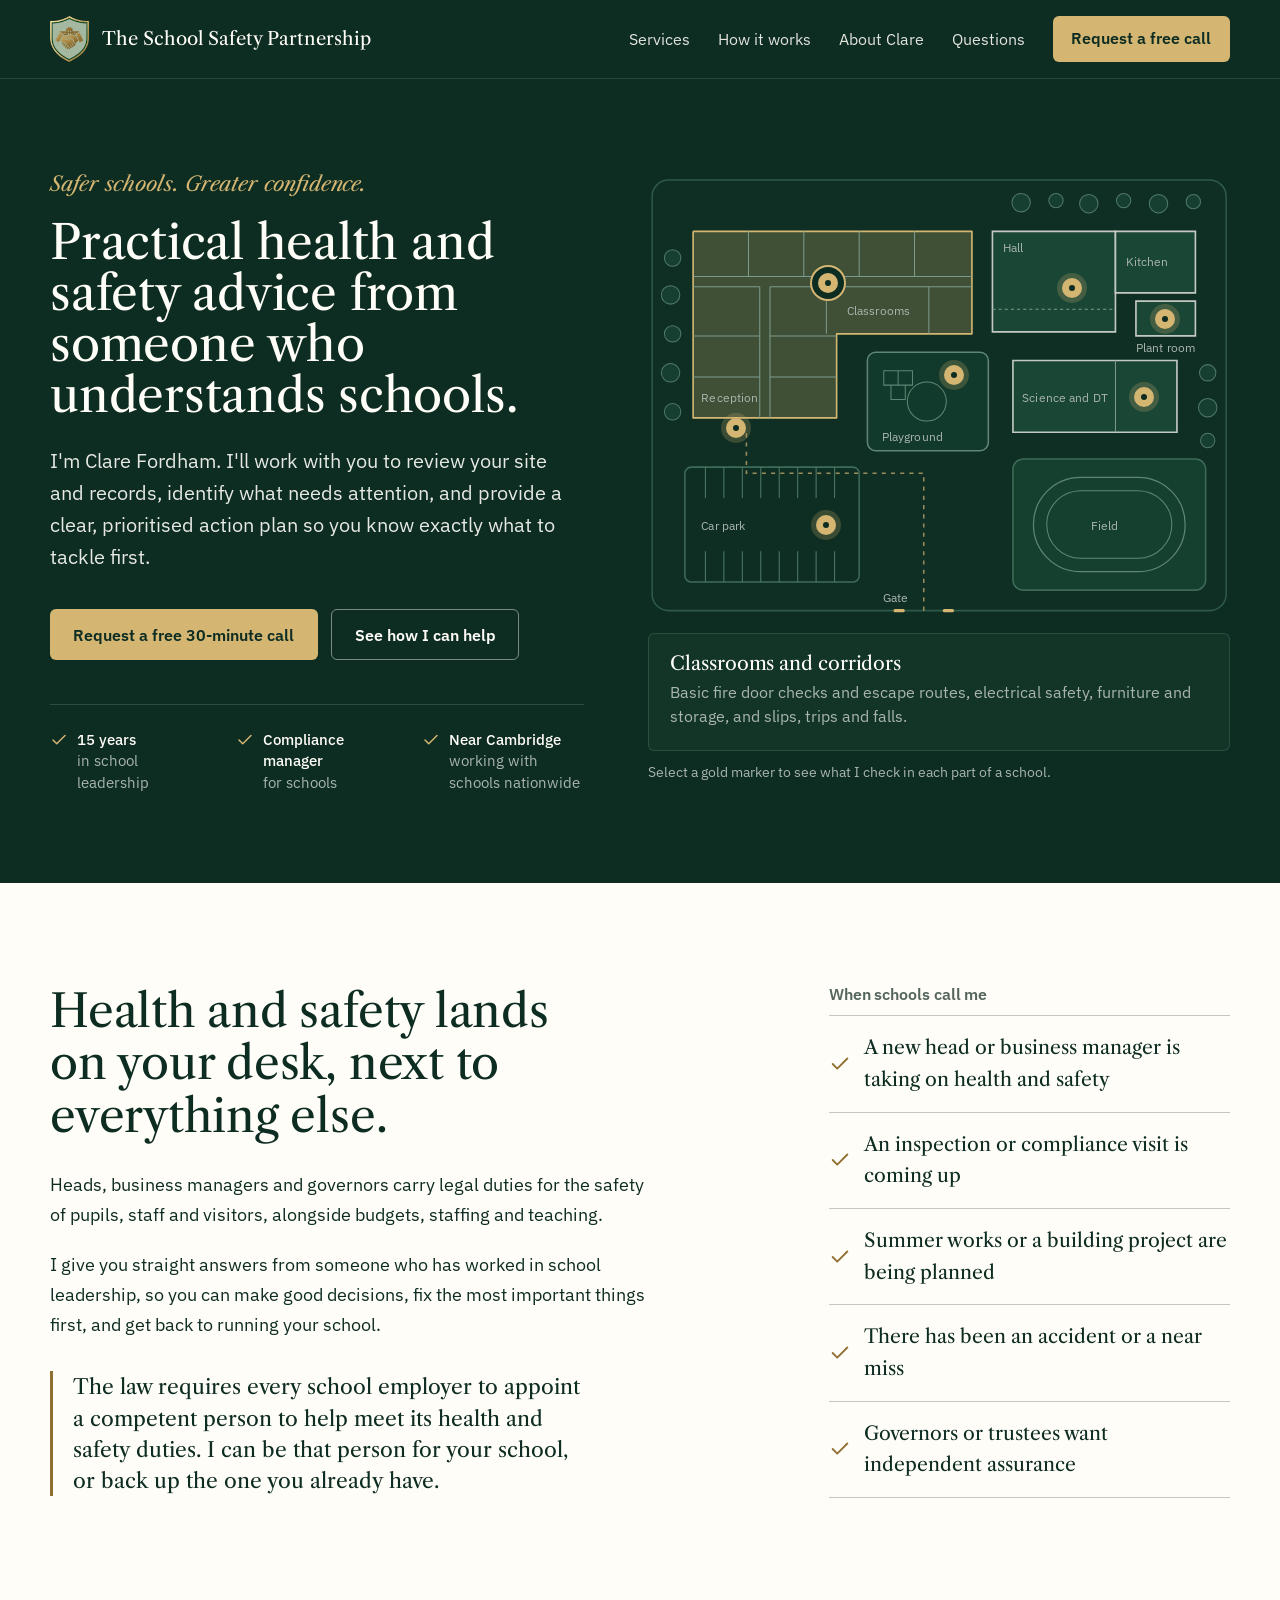
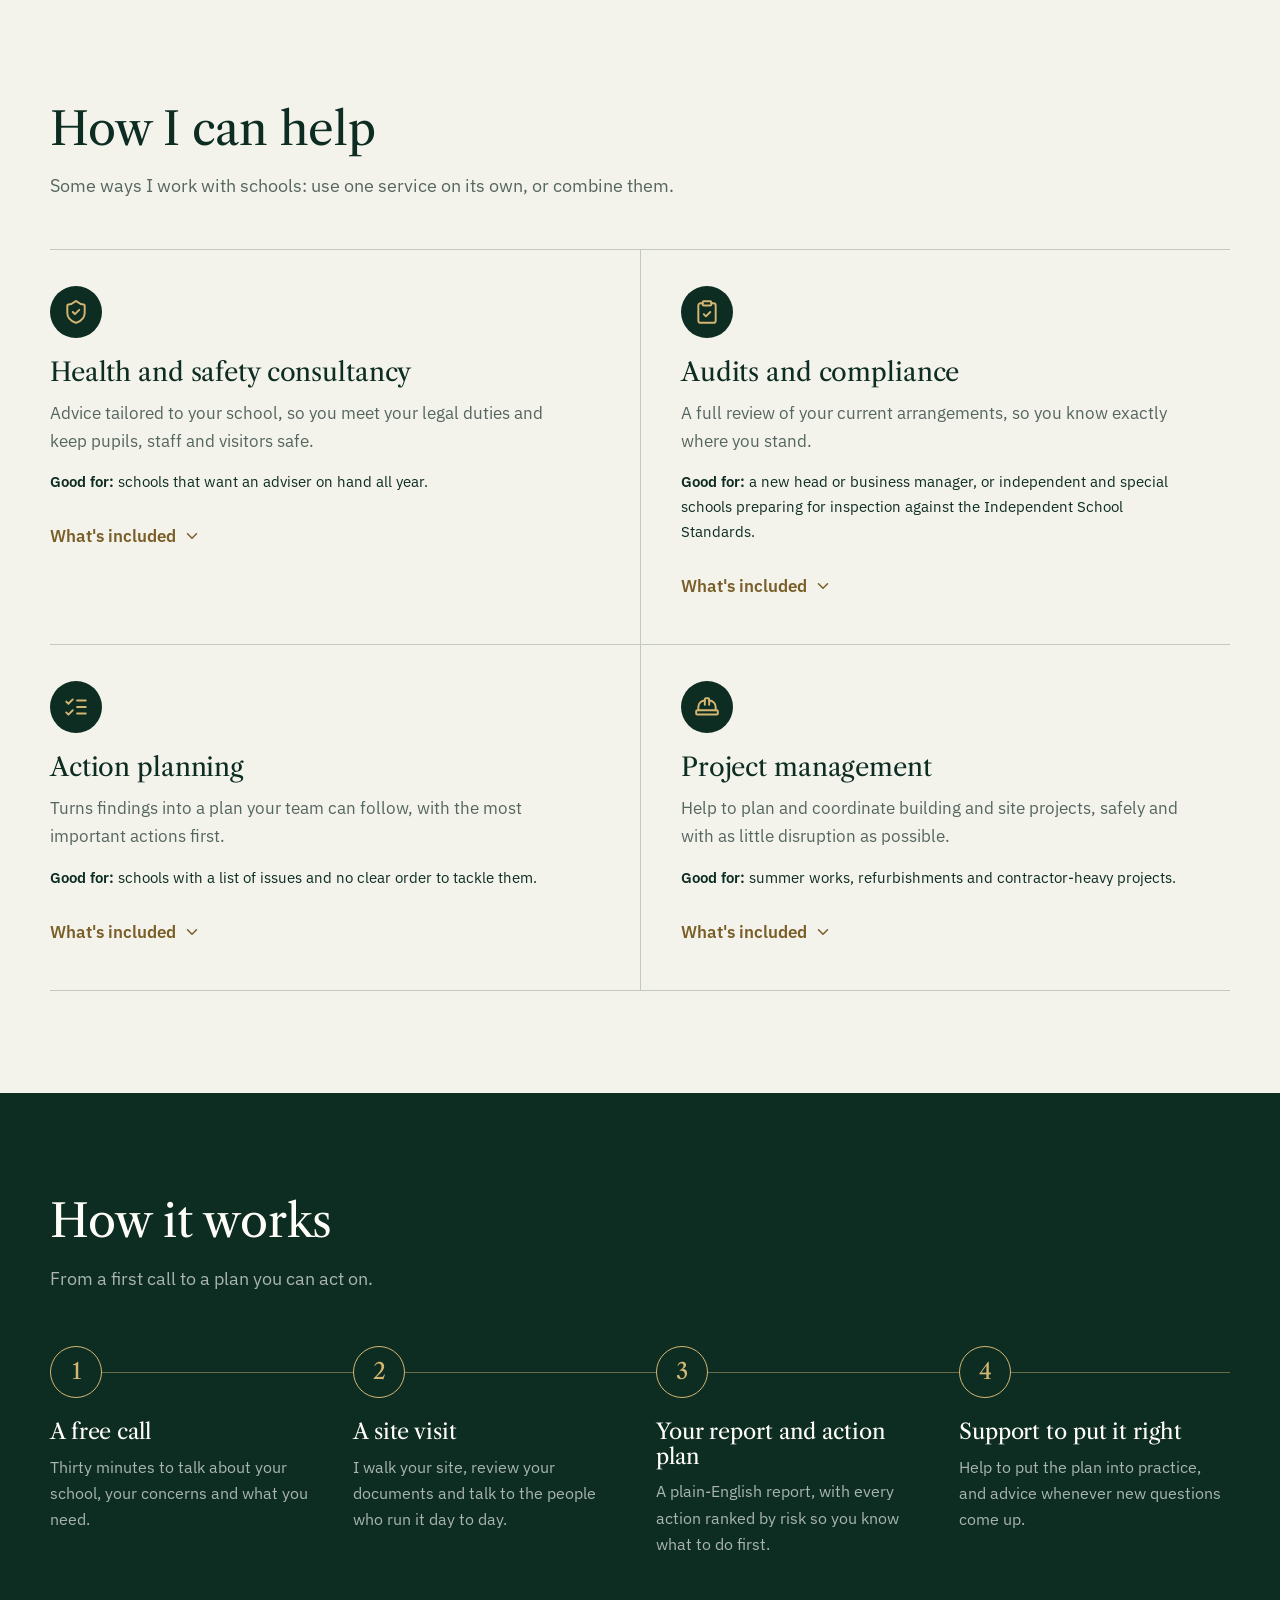
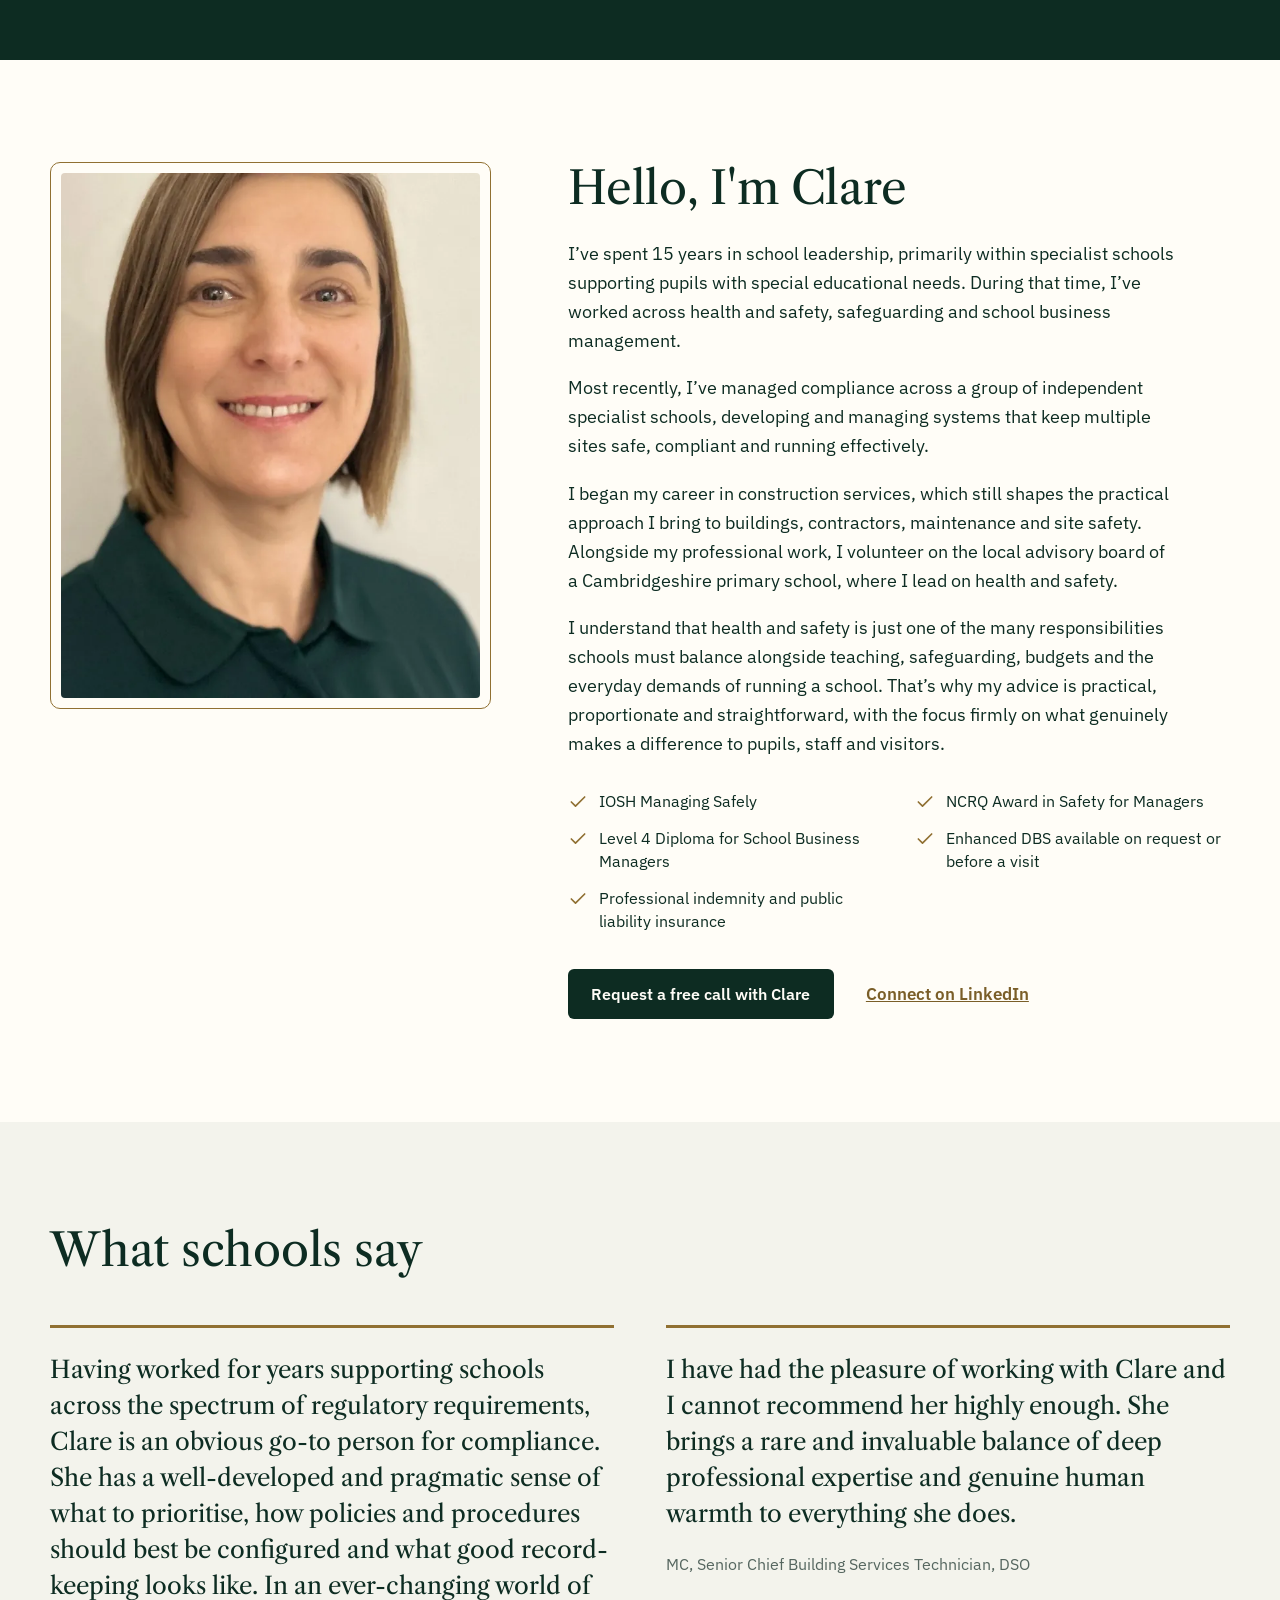
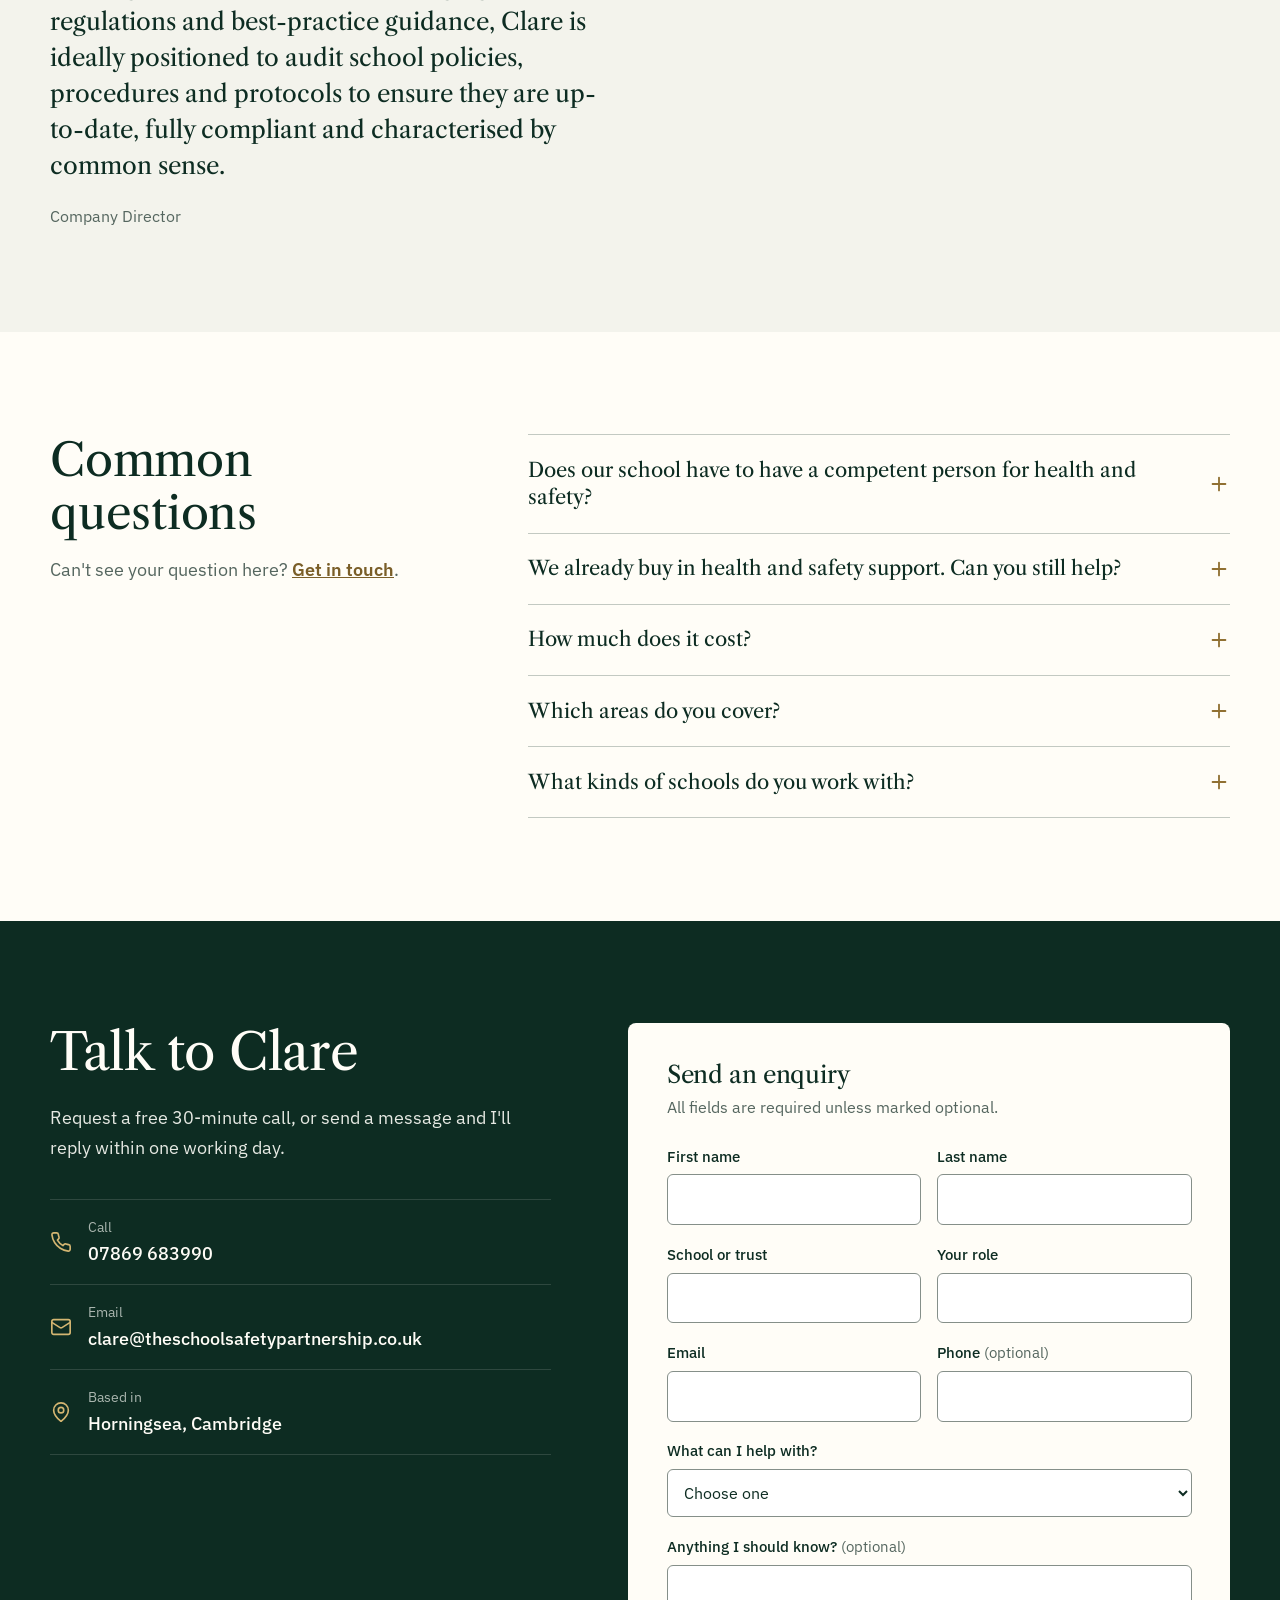
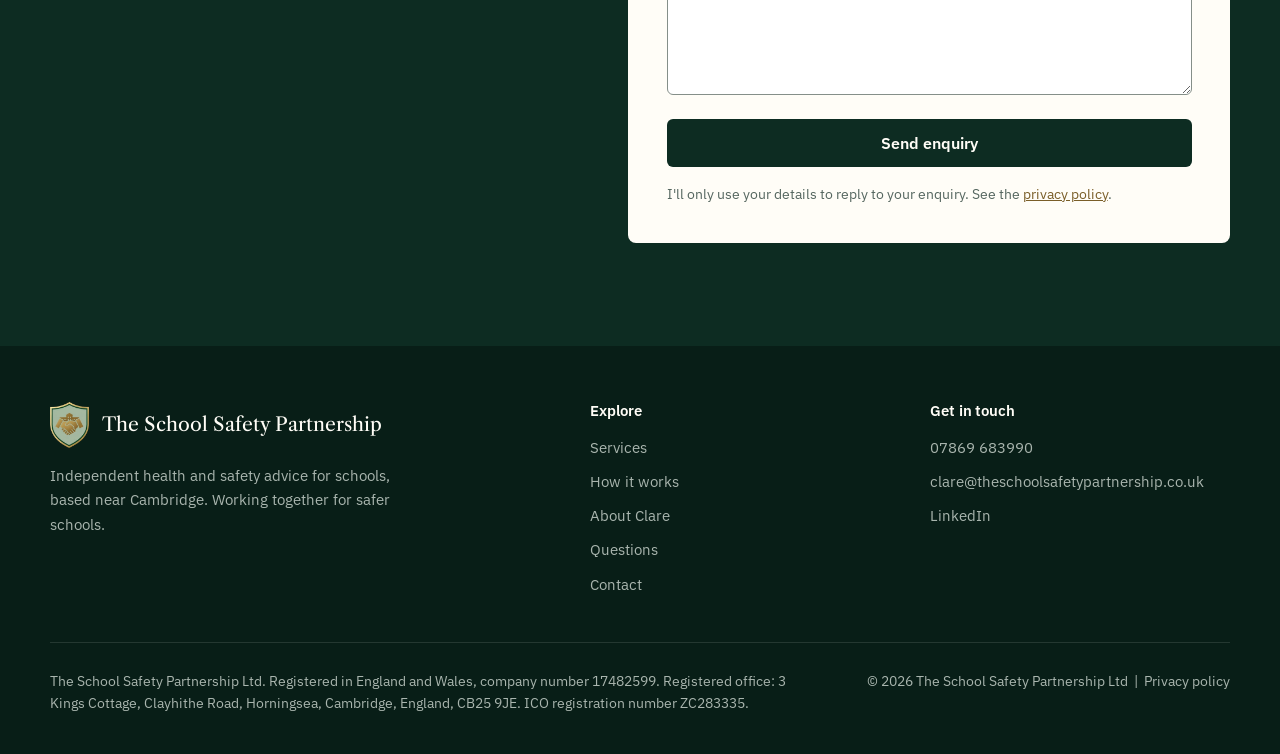
==== index.html @ d0325917 "Use Clare's own bio, services intro, cost FAQ and DBS wording Co-Authored-By: Claude Sonnet 5.5 <nor" ====
<!DOCTYPE html>
<html lang="en-GB">
<head>
<meta charset="utf-8">
<meta name="viewport" content="width=device-width, initial-scale=1">
<meta name="theme-color" content="#0D2C22">
<meta property="og:url" content="https://www.theschoolsafetypartnership.co.uk/">
<meta property="og:image" content="https://www.theschoolsafetypartnership.co.uk/images/og-image.jpg">
<meta property="og:image:width" content="1200">
<meta property="og:image:height" content="630">
<meta property="og:image:alt" content="The School Safety Partnership: safer schools, greater confidence">
<meta name="twitter:card" content="summary_large_image">
<title>School Health and Safety Consultant, Cambridge | The School Safety Partnership</title>
<meta name="description" content="Health and safety consultant for schools near Cambridge, working nationwide. Site audits, compliance reviews and prioritised action plans from Clare Fordham, with 15 years in school leadership.">
<link rel="canonical" href="https://www.theschoolsafetypartnership.co.uk/">
<script type="application/ld+json">
{
  "@context": "https://schema.org",
  "@type": "ProfessionalService",
  "name": "The School Safety Partnership",
  "description": "Independent health and safety advice, audits and compliance support for schools, from Clare Fordham.",
  "url": "https://www.theschoolsafetypartnership.co.uk/",
  "image": "https://www.theschoolsafetypartnership.co.uk/images/og-image.jpg",
  "logo": "https://www.theschoolsafetypartnership.co.uk/images/logo-shield.webp",
  "telephone": "+447869683990",
  "email": "clare@theschoolsafetypartnership.co.uk",
  "address": {
    "@type": "PostalAddress",
    "streetAddress": "Clayhithe Road",
    "addressLocality": "Horningsea",
    "addressRegion": "Cambridgeshire",
    "postalCode": "CB25 9JE",
    "addressCountry": "GB"
  },
  "areaServed": [
    { "@type": "AdministrativeArea", "name": "Cambridgeshire" },
    { "@type": "AdministrativeArea", "name": "East Anglia" },
    { "@type": "Country", "name": "United Kingdom" }
  ],
  "founder": { "@type": "Person", "name": "Clare Fordham", "sameAs": "https://www.linkedin.com/in/clare-fordham-4216b5184/" },
  "knowsAbout": ["School health and safety audits", "Compliance for schools", "Health and safety action planning", "School building project management"]
}
</script>
<meta property="og:title" content="The School Safety Partnership: health and safety advice for schools">
<meta property="og:description" content="Independent health and safety advice for schools from Clare Fordham, based near Cambridge.">
<meta property="og:site_name" content="The School Safety Partnership">
<meta property="og:type" content="website">
<link rel="icon" type="image/png" href="images/favicon.png">
<link rel="preconnect" href="https://fonts.googleapis.com">
<link rel="preconnect" href="https://fonts.gstatic.com" crossorigin>
<link rel="stylesheet" href="https://fonts.googleapis.com/css2?family=IBM+Plex+Sans:wght@400;500;600&family=Libre+Caslon+Text:ital,wght@0,400;0,700;1,400&display=swap">
<link rel="stylesheet" href="css/styles.css">
</head>
<body>
<a class="skip" href="#main">Skip to content</a>

<header class="site-header">
  <div class="wrap">
    <a class="brand" href="#top" aria-label="The School Safety Partnership, home">
      <img src="images/logo-shield.webp" alt="" width="138" height="160">
      <span>The School Safety Partnership</span>
    </a>
    <button class="menu-btn" type="button" aria-expanded="false" aria-controls="site-nav">
      <svg class="icon-open" viewBox="0 0 24 24" fill="none" stroke="currentColor" stroke-width="2" stroke-linecap="round" aria-hidden="true"><path d="M4 6h16M4 12h16M4 18h16"/></svg>
      <svg class="icon-close" viewBox="0 0 24 24" fill="none" stroke="currentColor" stroke-width="2" stroke-linecap="round" aria-hidden="true"><path d="M6 6l12 12M18 6 6 18"/></svg>
      <span class="menu-label">Menu</span>
    </button>
    <nav class="site-nav" id="site-nav" aria-label="Main">
      <ul>
        <li><a href="#services">Services</a></li>
        <li><a href="#how-it-works">How it works</a></li>
        <li><a href="#about">About Clare</a></li>
        <li><a href="#questions">Questions</a></li>
        <li><a class="btn btn-gold" href="#contact" data-book>Request a free call</a></li>
      </ul>
    </nav>
  </div>
</header>

<main id="main">

<!-- ================= HERO ================= -->
<section class="hero on-dark" id="top" aria-labelledby="hero-title">
  <div class="wrap">
    <div>
      <p class="hero-tagline">Safer schools. Greater confidence.</p>
      <h1 id="hero-title">Practical health and safety advice from someone who understands schools.</h1>
      <p class="hero-lede">I'm Clare Fordham. I'll work with you to review your site and records, identify what needs attention, and provide a clear, prioritised action plan so you know exactly what to tackle first.</p>
      <div class="hero-actions">
        <a class="btn btn-gold" href="#contact" data-book>Request a free 30-minute call</a>
        <a class="btn btn-ghost" href="#services">See how I can help</a>
      </div>
      <ul class="hero-facts">
        <li>
          <svg viewBox="0 0 24 24" fill="none" stroke="currentColor" stroke-width="2" stroke-linecap="round" stroke-linejoin="round" aria-hidden="true"><path d="M20 6 9 17l-5-5"/></svg>
          <span><strong>15 years</strong>in school leadership</span>
        </li>
        <li>
          <svg viewBox="0 0 24 24" fill="none" stroke="currentColor" stroke-width="2" stroke-linecap="round" stroke-linejoin="round" aria-hidden="true"><path d="M20 6 9 17l-5-5"/></svg>
          <span><strong>Compliance manager</strong>for schools</span>
        </li>
        <li>
          <svg viewBox="0 0 24 24" fill="none" stroke="currentColor" stroke-width="2" stroke-linecap="round" stroke-linejoin="round" aria-hidden="true"><path d="M20 6 9 17l-5-5"/></svg>
          <span><strong>Near Cambridge</strong>working with schools nationwide</span>
        </li>
      </ul>
    </div>

    <div class="plan" id="plan">
      <div class="plan-frame">
        <svg viewBox="16 16 568 428" role="img" aria-label="Illustrated plan of a school site, with markers on the areas a health and safety review covers">
          <!-- site boundary -->
          <rect class="draw" x="20" y="20" width="560" height="420" rx="16" fill="#102F24" stroke="#2D5A49" stroke-width="1.5"/>
          <!-- trees -->
          <g fill="#173F31" stroke="#4F7A67" stroke-width="1">
            <circle cx="380" cy="42" r="9"/><circle cx="414" cy="40" r="7"/><circle cx="446" cy="43" r="9"/><circle cx="480" cy="40" r="7"/><circle cx="514" cy="43" r="9"/><circle cx="548" cy="41" r="7"/>
            <circle cx="40" cy="96" r="8"/><circle cx="38" cy="132" r="9"/><circle cx="40" cy="170" r="8"/><circle cx="38" cy="208" r="9"/><circle cx="40" cy="246" r="8"/>
            <circle cx="562" cy="208" r="8"/><circle cx="562" cy="242" r="9"/><circle cx="562" cy="274" r="7"/>
          </g>
          <!-- field + track -->
          <rect id="area-field" class="area draw" x="372" y="292" width="188" height="128" rx="10" fill="#15402F" stroke="#3E6B58" stroke-width="1.5"/>
          <rect class="draw" x="392" y="310" width="148" height="92" rx="46" fill="none" stroke="#5F8574" stroke-width="1.2"/>
          <rect class="draw" x="405" y="323" width="122" height="66" rx="33" fill="none" stroke="#5F8574" stroke-width="1"/>
          <!-- car park -->
          <rect id="area-carpark" class="area draw" x="52" y="300" width="170" height="112" rx="6" fill="#0F2E23" stroke="#3E6B58" stroke-width="1.5"/>
          <g stroke="#4F7A67" stroke-width="1">
            <path d="M72 300v30M90 300v30M108 300v30M126 300v30M144 300v30M162 300v30M180 300v30M198 300v30"/>
            <path d="M72 382v30M90 382v30M108 382v30M126 382v30M144 382v30M162 382v30M180 382v30M198 382v30"/>
          </g>
          <!-- pedestrian route from gate -->
          <path d="M285 440V306H112V262" fill="none" stroke="#D4B672" stroke-width="1.5" stroke-dasharray="4 5" opacity=".7"/>
          <path d="M265 440h-8M313 440h-8" stroke="#D4B672" stroke-width="3" stroke-linecap="round"/>
          <!-- playground -->
          <rect id="area-outdoor" class="area draw" x="230" y="188" width="118" height="96" rx="8" fill="#123A2C" stroke="#5F8574" stroke-width="1.5"/>
          <circle cx="288" cy="236" r="19" fill="none" stroke="#5F8574" stroke-width="1"/>
          <path d="M246 206h14v14h-14zM260 206h14v14h-14zM253 220h14v14h-14z" fill="none" stroke="#5F8574" stroke-width="1"/>
          <!-- main teaching block -->
          <path id="area-classrooms" class="area draw" d="M60 70H332V170H200V252H60Z" fill="#1A4636" stroke="#C3C9C2" stroke-width="1.6" stroke-linejoin="round"/>
          <g stroke="#7E9A8D" stroke-width="1" fill="none">
            <path d="M60 114H332M135 124H332M60 124H125"/>
            <path d="M114 70v44M168 70v44M222 70v44M276 70v44"/>
            <path d="M190 124v46M290 124v46"/>
            <path d="M125 124v128M135 124v128"/>
            <path d="M60 172h65M60 212h65M135 172h65M135 212h65"/>
          </g>
          <rect id="area-reception" class="area" x="60" y="212" width="65" height="40" fill="transparent" stroke="none"/>
          <!-- hall + kitchen -->
          <g id="area-hall" class="area draw" fill="#1A4636" stroke="#C3C9C2" stroke-width="1.6">
            <rect x="352" y="70" width="120" height="98"/>
            <rect x="472" y="70" width="78" height="60"/>
          </g>
          <path d="M352 146h120" stroke="#7E9A8D" stroke-width="1" stroke-dasharray="3 3"/>
          <!-- plant room -->
          <rect id="area-plant" class="area draw" x="492" y="138" width="58" height="34" fill="#1A4636" stroke="#C3C9C2" stroke-width="1.6"/>
          <!-- science + DT -->
          <rect id="area-science" class="area draw" x="372" y="196" width="160" height="70" fill="#1A4636" stroke="#C3C9C2" stroke-width="1.6"/>
          <path d="M472 196v70" stroke="#7E9A8D" stroke-width="1"/>
          <!-- labels -->
          <g class="plan-label" aria-hidden="true">
            <text x="210" y="152">Classrooms</text>
            <text x="68" y="236">Reception</text>
            <text x="362" y="90">Hall</text>
            <text x="482" y="104">Kitchen</text>
            <text x="381" y="236" class="lbl-long">Science and DT</text><text x="381" y="236" class="lbl-short">Science</text>
            <text x="244" y="275">Playground</text>
            <text x="448" y="361">Field</text>
            <text x="68" y="361">Car park</text>
            <text x="270" y="432" text-anchor="end">Gate</text>
            <text x="492" y="188">Plant room</text>
          </g>
        </svg>
        <button class="pin" type="button" style="left:15.14%;top:57.48%" data-area="reception" aria-pressed="false"><span class="visually-hidden">Entrance and reception</span></button>
        <button class="pin" type="button" style="left:30.99%;top:24.3%" data-area="classrooms" aria-pressed="false"><span class="visually-hidden">Classrooms and corridors</span></button>
        <button class="pin" type="button" style="left:72.89%;top:25.47%" data-area="hall" aria-pressed="false"><span class="visually-hidden">Hall and kitchen</span></button>
        <button class="pin" type="button" style="left:88.91%;top:32.48%" data-area="plant" aria-pressed="false"><span class="visually-hidden">Plant room and services</span></button>
        <button class="pin" type="button" style="left:85.21%;top:50.23%" data-area="science" aria-pressed="false"><span class="visually-hidden">Science and DT</span></button>
        <button class="pin" type="button" style="left:52.64%;top:45.33%" data-area="outdoor" aria-pressed="false"><span class="visually-hidden">Playground and field</span></button>
        <button class="pin" type="button" style="left:30.63%;top:79.44%" data-area="carpark" aria-pressed="false"><span class="visually-hidden">Car park and deliveries</span></button>
      </div>
      <div class="plan-caption" aria-live="polite">
        <h2 id="plan-title">Classrooms and corridors</h2>
        <p id="plan-text">Basic fire door checks and escape routes, electrical safety, furniture and storage, and slips, trips and falls.</p>
      </div>
      <p class="plan-hint">Select a gold marker to see what I check in each part of a school.</p>
    </div>
  </div>
</section>

<!-- ================= THE DUTY ================= -->
<section class="band on-light" aria-labelledby="duty-title">
  <div class="wrap duty">
    <div class="duty-copy">
      <h2 id="duty-title">Health and safety lands on your desk, next to everything else.</h2>
      <p>Heads, business managers and governors carry legal duties for the safety of pupils, staff and visitors, alongside budgets, staffing and teaching.</p>
      <p>I give you straight answers from someone who has worked in school leadership, so you can make good decisions, fix the most important things first, and get back to running your school.</p>
      <p class="law">The law requires every school employer to appoint a competent person to help meet its health and safety duties. I can be that person for your school, or back up the one you already have.</p>
    </div>
    <div class="audience">
      <h3>When schools call me</h3>
      <ul>
        <li><svg viewBox="0 0 24 24" fill="none" stroke="currentColor" stroke-width="2" stroke-linecap="round" stroke-linejoin="round" aria-hidden="true"><path d="M20 6 9 17l-5-5"/></svg>A new head or business manager is taking on health and safety</li>
        <li><svg viewBox="0 0 24 24" fill="none" stroke="currentColor" stroke-width="2" stroke-linecap="round" stroke-linejoin="round" aria-hidden="true"><path d="M20 6 9 17l-5-5"/></svg>An inspection or compliance visit is coming up</li>
        <li><svg viewBox="0 0 24 24" fill="none" stroke="currentColor" stroke-width="2" stroke-linecap="round" stroke-linejoin="round" aria-hidden="true"><path d="M20 6 9 17l-5-5"/></svg>Summer works or a building project are being planned</li>
        <li><svg viewBox="0 0 24 24" fill="none" stroke="currentColor" stroke-width="2" stroke-linecap="round" stroke-linejoin="round" aria-hidden="true"><path d="M20 6 9 17l-5-5"/></svg>There has been an accident or a near miss</li>
        <li><svg viewBox="0 0 24 24" fill="none" stroke="currentColor" stroke-width="2" stroke-linecap="round" stroke-linejoin="round" aria-hidden="true"><path d="M20 6 9 17l-5-5"/></svg>Governors or trustees want independent assurance</li>
      </ul>
    </div>
  </div>
</section>

<!-- ================= SERVICES ================= -->
<section class="band band-linen on-light" id="services" aria-labelledby="services-title">
  <div class="wrap">
    <div class="section-head">
      <h2 id="services-title">How I can help</h2>
      <p>Some ways I work with schools: use one service on its own, or combine them.</p>
    </div>
    <div class="services">
      <article class="service">
        <div class="service-icon"><svg viewBox="0 0 24 24" fill="none" stroke="currentColor" stroke-width="1.8" stroke-linecap="round" stroke-linejoin="round" aria-hidden="true"><path d="M20 13c0 5-3.5 7.5-7.66 8.95a1 1 0 0 1-.67-.01C7.5 20.5 4 18 4 13V6a1 1 0 0 1 1-1c2 0 4.5-1.2 6.24-2.72a1.17 1.17 0 0 1 1.52 0C14.51 3.81 17 5 19 5a1 1 0 0 1 1 1z"/><path d="m9 12 2 2 4-4"/></svg></div>
        <h3>Health and safety consultancy</h3>
        <p>Advice tailored to your school, so you meet your legal duties and keep pupils, staff and visitors safe.</p>
        <p class="best-for"><strong>Good for:</strong> schools that want an adviser on hand all year.</p>
        <details class="more">
          <summary>What's included <svg viewBox="0 0 24 24" fill="none" stroke="currentColor" stroke-width="2" stroke-linecap="round" stroke-linejoin="round" aria-hidden="true"><path d="m6 9 6 6 6-6"/></svg></summary>
          <ul>
            <li>Your health and safety policy and procedures, written for your school</li>
            <li>Risk assessments for your site, activities and trips, and how to control the risks</li>
            <li>Help keeping up with changes in legislation and guidance</li>
            <li>Staff training that builds confidence and a positive safety culture</li>
            <li>Someone to call when a new concern or question comes up</li>
          </ul>
        </details>
      </article>
      <article class="service">
        <div class="service-icon"><svg viewBox="0 0 24 24" fill="none" stroke="currentColor" stroke-width="1.8" stroke-linecap="round" stroke-linejoin="round" aria-hidden="true"><rect x="8" y="2" width="8" height="4" rx="1"/><path d="M16 4h2a2 2 0 0 1 2 2v14a2 2 0 0 1-2 2H6a2 2 0 0 1-2-2V6a2 2 0 0 1 2-2h2"/><path d="m9 14 2 2 4-4"/></svg></div>
        <h3>Audits and compliance</h3>
        <p>A full review of your current arrangements, so you know exactly where you stand.</p>
        <p class="best-for"><strong>Good for:</strong> a new head or business manager, or independent and special schools preparing for inspection against the Independent School Standards.</p>
        <details class="more">
          <summary>What's included <svg viewBox="0 0 24 24" fill="none" stroke="currentColor" stroke-width="2" stroke-linecap="round" stroke-linejoin="round" aria-hidden="true"><path d="m6 9 6 6 6-6"/></svg></summary>
          <ul>
            <li>A walk of your whole site: buildings, plant rooms, grounds and outdoor areas</li>
            <li>A check of your key records, such as your fire risk assessment, asbestos register, water hygiene records and inspection certificates</li>
            <li>A review of your policy, risk assessments and procedures</li>
            <li>Gaps and concerns set out plainly, the most serious first</li>
            <li>Improvements that suit your school's budget and resources</li>
          </ul>
        </details>
      </article>
      <article class="service">
        <div class="service-icon"><svg viewBox="0 0 24 24" fill="none" stroke="currentColor" stroke-width="1.8" stroke-linecap="round" stroke-linejoin="round" aria-hidden="true"><path d="m3 17 2 2 4-4"/><path d="m3 7 2 2 4-4"/><path d="M13 6h8"/><path d="M13 12h8"/><path d="M13 18h8"/></svg></div>
        <h3>Action planning</h3>
        <p>Turns findings into a plan your team can follow, with the most important actions first.</p>
        <p class="best-for"><strong>Good for:</strong> schools with a list of issues and no clear order to tackle them.</p>
        <details class="more">
          <summary>What's included <svg viewBox="0 0 24 24" fill="none" stroke="currentColor" stroke-width="2" stroke-linecap="round" stroke-linejoin="round" aria-hidden="true"><path d="m6 9 6 6 6-6"/></svg></summary>
          <ul>
            <li>Every action ranked by risk, urgency and impact</li>
            <li>An owner and a target date for each action</li>
            <li>Quick wins alongside longer-term improvements</li>
            <li>A summary governors can use to track progress</li>
          </ul>
        </details>
      </article>
      <article class="service">
        <div class="service-icon"><svg viewBox="0 0 24 24" fill="none" stroke="currentColor" stroke-width="1.8" stroke-linecap="round" stroke-linejoin="round" aria-hidden="true"><path d="M10 10V5a1 1 0 0 1 1-1h2a1 1 0 0 1 1 1v5"/><path d="M14 6a6 6 0 0 1 6 6v3"/><path d="M4 15v-3a6 6 0 0 1 6-6"/><rect x="2" y="15" width="20" height="4" rx="1"/></svg></div>
        <h3>Project management</h3>
        <p>Help to plan and coordinate building and site projects, safely and with as little disruption as possible.</p>
        <p class="best-for"><strong>Good for:</strong> summer works, refurbishments and contractor-heavy projects.</p>
        <details class="more">
          <summary>What's included <svg viewBox="0 0 24 24" fill="none" stroke="currentColor" stroke-width="2" stroke-linecap="round" stroke-linejoin="round" aria-hidden="true"><path d="m6 9 6 6 6-6"/></svg></summary>
          <ul>
            <li>An agreed scope and a realistic plan with milestones</li>
            <li>Contractor checks: insurance, risk assessments and method statements, and permits to work</li>
            <li>Work areas kept apart from pupils, staff and visitors</li>
            <li>Coordination of contractors, suppliers and school staff</li>
            <li>Progress, risks and actions monitored through to handover</li>
          </ul>
        </details>
      </article>
    </div>
  </div>
</section>

<!-- ================= HOW IT WORKS ================= -->
<section class="band band-forest on-dark" id="how-it-works" aria-labelledby="how-title">
  <div class="wrap">
    <div class="section-head">
      <h2 id="how-title">How it works</h2>
      <p>From a first call to a plan you can act on.</p>
    </div>
    <ol class="steps">
      <li>
        <h3>A free call</h3>
        <p>Thirty minutes to talk about your school, your concerns and what you need.</p>
      </li>
      <li>
        <h3>A site visit</h3>
        <p>I walk your site, review your documents and talk to the people who run it day to day.</p>
      </li>
      <li>
        <h3>Your report and action plan</h3>
        <p>A plain-English report, with every action ranked by risk so you know what to do first.</p>
      </li>
      <li>
        <h3>Support to put it right</h3>
        <p>Help to put the plan into practice, and advice whenever new questions come up.</p>
      </li>
    </ol>
  </div>
</section>

<!-- ================= ABOUT ================= -->
<section class="band on-light" id="about" aria-labelledby="about-title">
  <div class="wrap about">
    <figure class="portrait">
      <img src="images/clare-portrait.webp" alt="Clare Fordham, founder of The School Safety Partnership" width="640" height="800" loading="lazy">
    </figure>
    <div class="about-copy">
      <h2 id="about-title">Hello, I'm Clare</h2>
      <p>I’ve spent 15 years in school leadership, primarily within specialist schools supporting pupils with special educational needs. During that time, I’ve worked across health and safety, safeguarding and school business management.</p>
      <p>Most recently, I’ve managed compliance across a group of independent specialist schools, developing and managing systems that keep multiple sites safe, compliant and running effectively.</p>
      <p>I began my career in construction services, which still shapes the practical approach I bring to buildings, contractors, maintenance and site safety. Alongside my professional work, I volunteer on the local advisory board of a Cambridgeshire primary school, where I lead on health and safety.</p>
      <p>I understand that health and safety is just one of the many responsibilities schools must balance alongside teaching, safeguarding, budgets and the everyday demands of running a school. That’s why my advice is practical, proportionate and straightforward, with the focus firmly on what genuinely makes a difference to pupils, staff and visitors.</p>
      <ul class="creds">
        <li><svg viewBox="0 0 24 24" fill="none" stroke="currentColor" stroke-width="2" stroke-linecap="round" stroke-linejoin="round" aria-hidden="true"><path d="M20 6 9 17l-5-5"/></svg>IOSH Managing Safely</li>
        <li><svg viewBox="0 0 24 24" fill="none" stroke="currentColor" stroke-width="2" stroke-linecap="round" stroke-linejoin="round" aria-hidden="true"><path d="M20 6 9 17l-5-5"/></svg>NCRQ Award in Safety for Managers</li>
        <li><svg viewBox="0 0 24 24" fill="none" stroke="currentColor" stroke-width="2" stroke-linecap="round" stroke-linejoin="round" aria-hidden="true"><path d="M20 6 9 17l-5-5"/></svg>Level 4 Diploma for School Business Managers</li>
        <li><svg viewBox="0 0 24 24" fill="none" stroke="currentColor" stroke-width="2" stroke-linecap="round" stroke-linejoin="round" aria-hidden="true"><path d="M20 6 9 17l-5-5"/></svg>Enhanced DBS available on request or before a visit</li>
        <li><svg viewBox="0 0 24 24" fill="none" stroke="currentColor" stroke-width="2" stroke-linecap="round" stroke-linejoin="round" aria-hidden="true"><path d="M20 6 9 17l-5-5"/></svg>Professional indemnity and public liability insurance</li>
      </ul>
      <div class="signoff">
        <a class="btn btn-forest" href="#contact" data-book>Request a free call with Clare</a>
        <a href="https://www.linkedin.com/in/clare-fordham-4216b5184/">Connect on LinkedIn</a>
      </div>
    </div>
  </div>
</section>

<!-- ================= TESTIMONIALS ================= -->
<section class="band band-linen on-light" aria-labelledby="quotes-title">
  <div class="wrap">
    <div class="section-head">
      <h2 id="quotes-title">What schools say</h2>
    </div>
    <div class="quotes">
      <figure>
        <blockquote><p>Having worked for years supporting schools across the spectrum of regulatory requirements, Clare is an obvious go-to person for compliance. She has a well-developed and pragmatic sense of what to prioritise, how policies and procedures should best be configured and what good record-keeping looks like. In an ever-changing world of regulations and best-practice guidance, Clare is ideally positioned to audit school policies, procedures and protocols to ensure they are up-to-date, fully compliant and characterised by common sense.</p></blockquote>
        <figcaption>Company Director</figcaption>
      </figure>
      <figure>
        <blockquote><p>I have had the pleasure of working with Clare and I cannot recommend her highly enough. She brings a rare and invaluable balance of deep professional expertise and genuine human warmth to everything she does.</p></blockquote>
        <figcaption>MC, Senior Chief Building Services Technician, DSO</figcaption>
      </figure>
    </div>
  </div>
</section>

<!-- ================= FAQ ================= -->
<section class="band on-light" id="questions" aria-labelledby="faq-title">
  <div class="wrap faq">
    <div class="section-head">
      <h2 id="faq-title">Common questions</h2>
      <p>Can't see your question here? <a href="#contact" style="color:var(--brass-ink);font-weight:600">Get in touch</a>.</p>
    </div>
    <div class="faq-list">
      <details>
        <summary>Does our school have to have a competent person for health and safety?<svg viewBox="0 0 24 24" fill="none" stroke="currentColor" stroke-width="2" stroke-linecap="round" aria-hidden="true"><path d="M12 5v14M5 12h14"/></svg></summary>
        <p>Yes. Health and safety law requires every employer, including whoever employs your school's staff, to appoint one or more competent people to help meet its duties (Management of Health and Safety at Work Regulations 1999, regulation 7). That help can come from someone on your staff, your local authority or trust, or an independent adviser like me.</p>
      </details>
      <details>
        <summary>We already buy in health and safety support. Can you still help?<svg viewBox="0 0 24 24" fill="none" stroke="currentColor" stroke-width="2" stroke-linecap="round" aria-hidden="true"><path d="M12 5v14M5 12h14"/></svg></summary>
        <p>Yes. Some schools ask me for an independent audit or a second opinion, or for help with a particular project such as summer building works.</p>
      </details>
      <details>
        <summary>How much does it cost?<svg viewBox="0 0 24 24" fill="none" stroke="currentColor" stroke-width="2" stroke-linecap="round" aria-hidden="true"><path d="M12 5v14M5 12h14"/></svg></summary>
        <p>Every school is different, so costs depend on its size, location and specific requirements. Following our initial conversation, I'll provide a clear, tailored quotation based on your actual needs.</p>
      </details>
      <details>
        <summary>Which areas do you cover?<svg viewBox="0 0 24 24" fill="none" stroke="currentColor" stroke-width="2" stroke-linecap="round" aria-hidden="true"><path d="M12 5v14M5 12h14"/></svg></summary>
        <p>I'm based in Horningsea, just outside Cambridge, and work with schools nationwide, with a particular focus on Cambridgeshire and East Anglia.</p>
      </details>
      <details>
        <summary>What kinds of schools do you work with?<svg viewBox="0 0 24 24" fill="none" stroke="currentColor" stroke-width="2" stroke-linecap="round" aria-hidden="true"><path d="M12 5v14M5 12h14"/></svg></summary>
        <p>Primary and secondary schools, academies and trusts, and independent schools, including specialist schools for pupils with special educational needs. Most of my career has been in specialist education, so I understand the extra considerations that come with complex needs. Whatever your setting, my advice is tailored to your site and the way your school works.</p>
      </details>
    </div>
  </div>
</section>

<!-- ================= CONTACT ================= -->
<section class="band band-forest on-dark" id="contact" aria-labelledby="contact-title">
  <div class="wrap contact">
    <div>
      <h2 id="contact-title">Talk to Clare</h2>
      <p class="contact-lede">Request a free 30-minute call, or send a message and I'll reply within one working day.</p>
      <ul class="contact-list">
        <li>
          <svg viewBox="0 0 24 24" fill="none" stroke="currentColor" stroke-width="1.8" stroke-linecap="round" stroke-linejoin="round" aria-hidden="true"><path d="M22 16.92v3a2 2 0 0 1-2.18 2 19.79 19.79 0 0 1-8.63-3.07 19.5 19.5 0 0 1-6-6 19.79 19.79 0 0 1-3.07-8.67A2 2 0 0 1 4.11 2h3a2 2 0 0 1 2 1.72 12.84 12.84 0 0 0 .7 2.81 2 2 0 0 1-.45 2.11L8.09 9.91a16 16 0 0 0 6 6l1.27-1.27a2 2 0 0 1 2.11-.45 12.84 12.84 0 0 0 2.81.7A2 2 0 0 1 22 16.92z"/></svg>
          <div><span>Call</span><a href="tel:+447869683990">07869 683990</a></div>
        </li>
        <li>
          <svg viewBox="0 0 24 24" fill="none" stroke="currentColor" stroke-width="1.8" stroke-linecap="round" stroke-linejoin="round" aria-hidden="true"><rect width="20" height="16" x="2" y="4" rx="2"/><path d="m22 7-8.97 5.7a1.94 1.94 0 0 1-2.06 0L2 7"/></svg>
          <div><span>Email</span><a href="mailto:clare@theschoolsafetypartnership.co.uk">clare@theschoolsafetypartnership.co.uk</a></div>
        </li>
        <li>
          <svg viewBox="0 0 24 24" fill="none" stroke="currentColor" stroke-width="1.8" stroke-linecap="round" stroke-linejoin="round" aria-hidden="true"><path d="M20 10c0 4.993-5.539 10.193-7.399 11.799a1 1 0 0 1-1.202 0C9.539 20.193 4 14.993 4 10a8 8 0 0 1 16 0"/><circle cx="12" cy="10" r="3"/></svg>
          <div><span>Based in</span><p class="plain">Horningsea, Cambridge</p></div>
        </li>
      </ul>
    </div>

    <form class="form on-light" id="enquiry" novalidate>
      <div class="form-body">
        <h3>Send an enquiry</h3>
        <p class="intro">All fields are required unless marked optional.</p>
        <div class="fields">
          <div class="field"><label for="f-first">First name</label><input id="f-first" name="first" autocomplete="given-name" required></div>
          <div class="field"><label for="f-last">Last name</label><input id="f-last" name="last" autocomplete="family-name" required></div>
          <div class="field"><label for="f-school">School or trust</label><input id="f-school" name="school" autocomplete="organization" required></div>
          <div class="field"><label for="f-role">Your role</label><input id="f-role" name="role" autocomplete="organization-title" required></div>
          <div class="field"><label for="f-email">Email</label><input id="f-email" name="email" type="email" autocomplete="email" required></div>
          <div class="field"><label for="f-phone">Phone <span class="opt">(optional)</span></label><input id="f-phone" name="phone" type="tel" autocomplete="tel"></div>
          <div class="field field-full">
            <label for="f-need">What can I help with?</label>
            <select id="f-need" name="need" required>
              <option value="">Choose one</option>
              <option value="call">A free 30-minute call</option>
              <option value="audit">A health and safety audit</option>
              <option value="support">Ongoing support</option>
              <option value="project">Help with a project</option>
              <option value="other">Something else</option>
            </select>
          </div>
          <div class="field field-full"><label for="f-msg">Anything I should know? <span class="opt">(optional)</span></label><textarea id="f-msg" name="message"></textarea></div>
        </div>
        <button class="btn btn-forest" type="submit">Send enquiry</button>
        <p class="form-small">I'll only use your details to reply to your enquiry. See the <a href="privacy-policy/">privacy policy</a>.</p>
      </div>
      <div class="form-done" role="status" tabindex="-1">
        <h3 id="done-title">Thank you</h3>
        <p id="done-text">Your enquiry is on its way to Clare, who will reply within one working day. If you don't hear back, email <a href="mailto:clare@theschoolsafetypartnership.co.uk">clare@theschoolsafetypartnership.co.uk</a>.</p>
      </div>
    </form>
  </div>
</section>

</main>

<footer class="site-footer">
  <div class="wrap">
    <div class="footer-top">
      <div class="footer-brand">
        <a class="brand" href="#top" aria-label="The School Safety Partnership, back to top">
          <img src="images/logo-shield.webp" alt="" width="138" height="160">
          <span>The School Safety Partnership</span>
        </a>
        <p>Independent health and safety advice for schools, based near Cambridge. Working together for safer schools.</p>
      </div>
      <nav aria-label="Footer">
        <h2>Explore</h2>
        <ul>
          <li><a href="#services">Services</a></li>
          <li><a href="#how-it-works">How it works</a></li>
          <li><a href="#about">About Clare</a></li>
          <li><a href="#questions">Questions</a></li>
          <li><a href="#contact">Contact</a></li>
        </ul>
      </nav>
      <div>
        <h2>Get in touch</h2>
        <ul>
          <li><a href="tel:+447869683990">07869 683990</a></li>
          <li><a href="mailto:clare@theschoolsafetypartnership.co.uk">clare@theschoolsafetypartnership.co.uk</a></li>
          <li><a href="https://www.linkedin.com/in/clare-fordham-4216b5184/">LinkedIn</a></li>
        </ul>
      </div>
    </div>
    <div class="legal on-dark">
      <p>The School Safety Partnership Ltd. Registered in England and Wales, company number 17482599. Registered office: 3 Kings Cottage, Clayhithe Road, Horningsea, Cambridge, England, CB25 9JE. ICO registration number ZC283335.</p>
      <p>&copy; 2026 The School Safety Partnership Ltd &nbsp;|&nbsp; <a href="privacy-policy/">Privacy policy</a></p>
    </div>
  </div>
</footer>

<script src="js/main.js"></script>
</body>
</html>
---- css/styles.css ----
/* ---------- Tokens ---------- */
:root{
  --forest:#0D2C22;      /* primary dark ground, headings on light */
  --forest-2:#123528;    /* raised surface on dark */
  --forest-3:#1A4636;    /* buildings on the plan */
  --pine-line:#3E6B58;   /* lines on dark */
  --brass:#907032;       /* brand gold: graphics and rules */
  --brass-ink:#7A5E28;   /* gold text on light grounds */
  --wheat:#D4B672;       /* gold on dark grounds */
  --sage:#55665F;        /* secondary text on light */
  --sage-light:#A9B5AE;  /* secondary text on dark */
  --mist:#C3C9C2;        /* borders on light */
  --chalk:#FFFDF7;       /* page ground */
  --linen:#F3F3EC;       /* alternate ground */
  --serif:"Libre Caslon Text", Georgia, "Times New Roman", serif;
  --sans:"IBM Plex Sans", "Helvetica Neue", Arial, sans-serif;
  --wrap:1180px;
  --radius:6px;
}

*,*::before,*::after{box-sizing:border-box}
html{scroll-behavior:smooth;-webkit-text-size-adjust:100%}
@media (prefers-reduced-motion:reduce){html{scroll-behavior:auto}}
body{margin:0;background:var(--chalk);color:var(--forest);font-family:var(--sans);font-size:1.0625rem;line-height:1.65}
img,svg{display:block;max-width:100%}
h1,h2,h3{font-family:var(--serif);font-weight:400;line-height:1.15;margin:0;letter-spacing:-.005em}
p{margin:0}
a{color:inherit}
:focus-visible{outline:3px solid var(--wheat);outline-offset:3px;border-radius:2px}
.on-light :focus-visible{outline-color:var(--brass)}

.wrap{width:min(100% - 2.5rem, var(--wrap));margin-inline:auto}
.visually-hidden{position:absolute!important;width:1px;height:1px;overflow:hidden;clip:rect(0 0 0 0);white-space:nowrap}
.skip{position:absolute;left:1rem;top:-4rem;z-index:100;background:var(--wheat);color:var(--forest);padding:.6rem 1rem;border-radius:var(--radius);font-weight:600}
.skip:focus{top:1rem}

/* ---------- Placeholders for Clare ---------- */
.ph{background:rgba(144,112,50,.10);outline:1.5px dashed var(--brass);outline-offset:1px;border-radius:3px;padding:0 .25em;-webkit-box-decoration-break:clone;box-decoration-break:clone}
.on-dark .ph{background:rgba(212,182,114,.12);outline-color:var(--wheat)}
body.clean .ph{background:none;outline:none;padding:0}

/* ---------- Buttons ---------- */
.btn{display:inline-flex;align-items:center;justify-content:center;gap:.5rem;min-height:48px;padding:.7rem 1.4rem;border-radius:var(--radius);font-family:var(--sans);font-size:1rem;font-weight:600;text-decoration:none;border:1.5px solid transparent;cursor:pointer;transition:background-color .15s,color .15s,border-color .15s}
.btn-gold{background:var(--wheat);color:var(--forest)}
.btn-gold:hover{background:#E2C88A}
.btn-ghost{border-color:rgba(255,253,247,.45);color:var(--chalk)}
.btn-ghost:hover{border-color:var(--chalk);background:rgba(255,253,247,.06)}
.btn-forest{background:var(--forest);color:var(--chalk)}
.btn-forest:hover{background:#174535}

/* ---------- Header ---------- */
.site-header{position:sticky;top:0;z-index:50;background:var(--forest);color:var(--chalk);border-bottom:1px solid rgba(195,201,194,.14)}
.site-header .wrap{display:flex;align-items:center;justify-content:space-between;gap:1rem;min-height:78px}
.brand{display:flex;align-items:center;gap:.8rem;text-decoration:none}
.brand img{width:auto;height:46px}
.brand span{font-family:var(--serif);font-size:1.15rem;line-height:1.2}
.site-nav ul{list-style:none;margin:0;padding:0;display:flex;align-items:center;gap:1.75rem}
.site-nav a{text-decoration:none;font-size:.97rem;color:var(--chalk);opacity:.88}
.site-nav a:hover{opacity:1;text-decoration:underline;text-underline-offset:5px;text-decoration-color:var(--wheat)}
.site-nav .btn{opacity:1;min-height:44px;padding:.55rem 1.1rem}
.site-nav .btn-gold{color:var(--forest)}
.site-nav .btn:hover{text-decoration:none}
.menu-btn{display:none;font:inherit;font-weight:500;color:var(--chalk);background:none;border:1px solid rgba(255,253,247,.35);border-radius:var(--radius);min-height:44px;padding:.4rem .9rem;cursor:pointer;align-items:center;gap:.5rem}
.menu-btn svg{width:20px;height:20px}
.menu-btn .icon-close,.menu-btn[aria-expanded="true"] .icon-open{display:none}
.menu-btn[aria-expanded="true"] .icon-close{display:block}

@media (max-width:960px){
  .menu-btn{display:inline-flex}
  .site-nav{position:absolute;left:0;right:0;top:100%;background:var(--forest);border-bottom:1px solid rgba(195,201,194,.2);display:none}
  .site-nav.open{display:block}
  .site-nav ul{flex-direction:column;align-items:stretch;gap:0;padding:.5rem 1.25rem 1.25rem}
  .site-nav li a:not(.btn){display:block;padding:.85rem 0;border-bottom:1px solid rgba(195,201,194,.14);font-size:1.05rem}
  .site-nav li:last-child{padding-top:1rem}
  .site-nav .btn{width:100%}
}
@media (max-width:420px){.brand span{font-size:1rem}.brand img{height:40px}}

/* ---------- Hero ---------- */
.hero{background:var(--forest);color:var(--chalk);padding-block:clamp(3rem,7vw,5.5rem) clamp(3.5rem,7vw,6rem);overflow:hidden}
.hero .wrap{display:grid;grid-template-columns:minmax(0,11fr) minmax(0,12fr);gap:clamp(2.5rem,5vw,4.5rem);align-items:center}
.hero-tagline{font-family:var(--serif);font-style:italic;font-size:clamp(1.1rem,1.6vw,1.3rem);color:var(--wheat);margin-bottom:1rem}
.hero h1{font-size:clamp(2.4rem,3.7vw,3.35rem);line-height:1.08;max-width:17ch}
.hero-lede{margin-top:1.5rem;font-size:clamp(1.1rem,1.6vw,1.25rem);line-height:1.6;color:#E6E9E3;max-width:34rem}
.hero-actions{display:flex;flex-wrap:wrap;gap:.85rem;margin-top:2.25rem}
.hero-facts{list-style:none;margin:2.75rem 0 0;padding:1.5rem 0 0;border-top:1px solid rgba(195,201,194,.2);display:grid;grid-template-columns:repeat(3,minmax(0,1fr));gap:.75rem 1.5rem;font-size:.95rem;color:var(--sage-light)}
.hero-facts li{display:flex;align-items:flex-start;gap:.55rem;line-height:1.4}
.hero-facts svg{flex:none;width:18px;height:18px;margin-top:.1rem;color:var(--wheat)}
.hero-facts strong{display:block;color:var(--chalk);font-weight:500}

/* Site plan */
.plan{position:relative}
.plan-frame{position:relative;aspect-ratio:568/428}
.plan-frame svg{width:100%;height:100%}
.plan .draw{stroke-dasharray:2400;stroke-dashoffset:0}
.plan .area{transition:fill .2s,stroke .2s}
.plan .area.lit{fill:rgba(212,182,114,.24);stroke:var(--wheat)}
.plan-label{font-family:var(--sans);font-size:11.5px;fill:var(--sage-light);letter-spacing:.01em}
.pin{position:absolute;transform:translate(-50%,-50%);width:44px;height:44px;border:0;background:none;padding:0;cursor:pointer;display:grid;place-items:center;border-radius:50%}
.pin::before{content:"";width:20px;height:20px;border-radius:50%;background:var(--wheat);box-shadow:0 0 0 5px rgba(212,182,114,.22);transition:transform .15s,box-shadow .15s}
.pin::after{content:"";position:absolute;width:6px;height:6px;border-radius:50%;background:var(--forest)}
.pin:hover::before{transform:scale(1.12)}
.pin[aria-pressed="true"]::before{box-shadow:0 0 0 6px var(--forest),0 0 0 8px var(--wheat)}
.plan-caption{margin-top:1.1rem;padding:1.15rem 1.35rem;background:var(--forest-2);border:1px solid rgba(195,201,194,.16);border-radius:var(--radius);min-height:7.4rem}
.plan-hint{margin-top:.6rem;font-size:.88rem;color:var(--sage-light)}
@media (max-width:640px){.plan-caption{min-height:9.6rem}}
.plan-caption h2{font-family:var(--serif);font-size:1.2rem;color:var(--chalk)}
.plan-caption p{margin-top:.35rem;color:var(--sage-light);font-size:.98rem;line-height:1.55}

@media (prefers-reduced-motion:no-preference){
  .js .plan .draw{animation:draw 1.8s ease-out both}
  .js .pin{animation:pin-in .4s ease-out both}
  .js .pin:nth-of-type(1){animation-delay:1.2s}.js .pin:nth-of-type(2){animation-delay:1.3s}.js .pin:nth-of-type(3){animation-delay:1.4s}.js .pin:nth-of-type(4){animation-delay:1.5s}.js .pin:nth-of-type(5){animation-delay:1.6s}.js .pin:nth-of-type(6){animation-delay:1.7s}.js .pin:nth-of-type(7){animation-delay:1.8s}
}
@keyframes draw{from{stroke-dashoffset:2400}to{stroke-dashoffset:0}}
@keyframes pin-in{from{opacity:0;transform:translate(-50%,-50%) scale(.4)}to{opacity:1;transform:translate(-50%,-50%) scale(1)}}

@media (max-width:1100px){
  .hero .wrap{grid-template-columns:1fr}
  .plan{max-width:560px}
}
@media (max-width:640px){
  .hero-facts{grid-template-columns:1fr}
  .hero-actions .btn{flex:1 1 100%}
  .plan-label{font-size:16px}
  .lbl-long{display:none}
}
@media (min-width:641px){.lbl-short{display:none}}

/* ---------- Sections ---------- */
.band{padding-block:clamp(4rem,8vw,6.5rem)}
.band-linen{background:var(--linen)}
.band-forest{background:var(--forest);color:var(--chalk)}
section[id]{scroll-margin-top:84px}
.section-head{max-width:44rem}
.section-head h2{font-size:clamp(2rem,3.6vw,2.85rem)}
.section-head p{margin-top:1rem;font-size:1.13rem;color:var(--sage)}
.band-forest .section-head p{color:var(--sage-light)}

/* Duty */
.duty{display:grid;grid-template-columns:minmax(0,7fr) minmax(0,4fr);gap:clamp(2.5rem,6vw,6rem);align-items:start}
.duty h2{font-size:clamp(2rem,3.6vw,2.85rem);max-width:18ch}
.duty-copy p{margin-top:1.25rem;font-size:1.13rem;max-width:38rem}
.duty-copy p:first-of-type{margin-top:1.75rem}
.duty-copy .law{margin-top:2rem;padding-left:1.25rem;border-left:3px solid var(--brass);font-family:var(--serif);font-size:1.3rem;line-height:1.5;max-width:34rem}
.audience h3{font-family:var(--sans);font-size:1rem;font-weight:600;color:var(--sage);margin-bottom:.75rem}
.audience ul{list-style:none;margin:0;padding:0;border-top:1px solid var(--mist)}
.audience li{display:flex;gap:.8rem;align-items:center;padding:1rem 0;border-bottom:1px solid var(--mist);font-family:var(--serif);font-size:1.2rem}
.audience svg{flex:none;width:22px;height:22px;color:var(--brass)}
@media (max-width:860px){.duty{grid-template-columns:1fr}}

/* Services */
.services{margin-top:3rem;display:grid;grid-template-columns:repeat(2,minmax(0,1fr));border-top:1px solid var(--mist)}
.service{padding:2.25rem 2.5rem 2.25rem 0;border-bottom:1px solid var(--mist)}
.service:nth-child(even){padding:2.25rem 0 2.25rem 2.5rem;border-left:1px solid var(--mist)}
.service-icon{width:52px;height:52px;border-radius:50%;background:var(--forest);color:var(--wheat);display:grid;place-items:center}
.service-icon svg{width:26px;height:26px}
.service h3{margin-top:1.25rem;font-size:1.6rem}
.service > p{margin-top:.7rem;color:var(--sage);max-width:32rem}
.service .best-for{margin-top:.9rem;font-size:.95rem;color:var(--forest)}
.service .best-for strong{font-weight:600}
details.more{margin-top:1.25rem}
details.more summary{list-style:none;cursor:pointer;display:inline-flex;align-items:center;gap:.45rem;font-weight:600;color:var(--brass-ink);min-height:44px}
details.more summary::-webkit-details-marker{display:none}
details.more summary svg{width:18px;height:18px;transition:transform .2s}
details.more[open] summary svg{transform:rotate(180deg)}
details.more ul{margin:.25rem 0 0;padding:0;list-style:none}
details.more li{position:relative;padding:.35rem 0 .35rem 1.5rem;font-size:.98rem}
details.more li::before{content:"";position:absolute;left:0;top:.95rem;width:.65rem;height:2px;background:var(--brass)}
@media (max-width:860px){
  .services{grid-template-columns:1fr}
  .service,.service:nth-child(even){padding:2rem 0;border-left:0}
}

/* Steps */
.steps{list-style:none;margin:3.25rem 0 0;padding:0;display:grid;grid-template-columns:repeat(4,minmax(0,1fr));gap:2rem;counter-reset:step;position:relative}
.steps::before{content:"";position:absolute;left:0;right:0;top:26px;height:1px;background:rgba(212,182,114,.45)}
.steps li{position:relative;counter-increment:step}
.steps li::before{content:counter(step);position:relative;display:grid;place-items:center;width:52px;height:52px;border-radius:50%;background:var(--forest);border:1.5px solid var(--wheat);color:var(--wheat);font-family:var(--serif);font-size:1.4rem}
.steps h3{margin-top:1.4rem;font-size:1.35rem}
.steps p{margin-top:.55rem;color:var(--sage-light);font-size:1rem}
@media (max-width:860px){
  .steps{grid-template-columns:1fr;gap:0}
  .steps::before{left:26px;right:auto;top:26px;bottom:26px;width:1px;height:auto}
  .steps li{display:grid;grid-template-columns:52px 1fr;column-gap:1.25rem;padding-bottom:2rem}
  .steps li::before{grid-row:span 2}
  .steps h3{margin-top:.6rem}
}

/* About */
.about{display:grid;grid-template-columns:minmax(0,4fr) minmax(0,6fr);gap:clamp(2.5rem,6vw,5.5rem);align-items:start}
.portrait{margin:0;padding:10px;border:1.5px solid var(--brass);border-radius:10px;background:var(--chalk)}
.portrait img{width:100%;height:auto;aspect-ratio:4/5;object-fit:cover;border-radius:4px;background:var(--linen)}
.about h2{font-size:clamp(2rem,3.6vw,2.85rem)}
.about-copy p{margin-top:1.15rem;font-size:1.1rem;max-width:38rem}
.about-copy p:first-of-type{margin-top:1.5rem}
.creds{list-style:none;margin:2rem 0 0;padding:0;display:grid;grid-template-columns:repeat(2,minmax(0,1fr));gap:.9rem 2rem}
.creds li{display:flex;gap:.7rem;align-items:flex-start;font-size:.98rem;line-height:1.45}
.creds svg{flex:none;width:20px;height:20px;color:var(--brass);margin-top:.1rem}
.signoff{margin-top:2.25rem;display:flex;flex-wrap:wrap;align-items:center;gap:1rem 2rem}
.signoff p{font-family:var(--serif);font-style:italic;font-size:1.3rem}
.signoff a:not(.btn){font-weight:600;color:var(--brass-ink)}
@media (max-width:860px){.about{grid-template-columns:1fr}.portrait{max-width:280px}.creds{grid-template-columns:1fr}}

/* Testimonials */
.quotes{margin-top:3rem;display:grid;grid-template-columns:repeat(2,minmax(0,1fr));gap:clamp(2rem,4vw,4rem)}
.quotes figure{margin:0;padding-top:1.5rem;border-top:3px solid var(--brass)}
.quotes blockquote{margin:0;font-family:var(--serif);font-size:clamp(1.25rem,2vw,1.5rem);line-height:1.5}
.quotes figcaption{margin-top:1.25rem;color:var(--sage);font-size:.98rem}
@media (max-width:760px){.quotes{grid-template-columns:1fr}}

/* FAQ */
.faq{display:grid;grid-template-columns:minmax(0,4fr) minmax(0,7fr);gap:clamp(2rem,6vw,5rem);align-items:start}
.faq-list{border-top:1px solid var(--mist)}
.faq-list details{border-bottom:1px solid var(--mist)}
.faq-list summary{list-style:none;cursor:pointer;display:flex;justify-content:space-between;align-items:center;gap:1.5rem;padding:1.35rem 0;font-family:var(--serif);font-size:1.25rem;line-height:1.35;min-height:44px}
.faq-list summary::-webkit-details-marker{display:none}
.faq-list summary svg{flex:none;width:22px;height:22px;color:var(--brass);transition:transform .2s}
.faq-list details[open] summary svg{transform:rotate(45deg)}
.faq-list details > p{padding:0 2.5rem 1.5rem 0;color:var(--sage);max-width:42rem}
@media (max-width:860px){.faq{grid-template-columns:1fr}}

/* Contact */
.contact{display:grid;grid-template-columns:minmax(0,5fr) minmax(0,6fr);gap:clamp(2.5rem,6vw,5rem);align-items:start}
.contact h2{font-size:clamp(2.2rem,4vw,3.2rem)}
.contact-lede{margin-top:1.25rem;font-size:1.15rem;color:#E6E9E3;max-width:30rem}
.contact-list{list-style:none;margin:2.25rem 0 0;padding:0}
.contact-list li{display:flex;gap:1rem;align-items:center;padding:1rem 0;border-top:1px solid rgba(195,201,194,.18)}
.contact-list li:last-child{border-bottom:1px solid rgba(195,201,194,.18)}
.contact-list svg{flex:none;width:22px;height:22px;color:var(--wheat)}
.contact-list span{display:block;font-size:.88rem;color:var(--sage-light)}
.contact-list a{color:var(--chalk);text-decoration:none;font-size:1.1rem;font-weight:500;overflow-wrap:anywhere}
.contact-list a:hover{text-decoration:underline;text-decoration-color:var(--wheat);text-underline-offset:4px}
.contact-list .plain{font-size:1.1rem;font-weight:500}

.form{background:var(--chalk);color:var(--forest);border-radius:8px;padding:clamp(1.5rem,3vw,2.5rem)}
.form h3{font-size:1.5rem}
.form .intro{margin-top:.35rem;color:var(--sage);font-size:.98rem}
.fields{margin-top:1.5rem;display:grid;grid-template-columns:repeat(2,minmax(0,1fr));gap:1.1rem 1rem}
.field{display:flex;flex-direction:column;gap:.35rem}
.field-full{grid-column:1/-1}
.field label{font-size:.92rem;font-weight:500}
.field label .opt{font-weight:400;color:var(--sage)}
.field input,.field select,.field textarea{font:inherit;font-size:1rem;color:var(--forest);background:#fff;border:1.5px solid #858F89;border-radius:var(--radius);padding:.7rem .8rem;min-height:48px;width:100%}
.field textarea{min-height:130px;resize:vertical}
.field input:focus,.field select:focus,.field textarea:focus{outline:none;border-color:var(--forest);box-shadow:0 0 0 3px rgba(144,112,50,.25)}
.form .btn{margin-top:1.5rem;width:100%}
.form-small{margin-top:1rem;font-size:.85rem;color:var(--sage)}
.form-small a{color:var(--brass-ink)}
.form-done{display:none;padding:1rem 0 .5rem;scroll-margin-top:110px}
.form-done h3{font-size:1.5rem}
.form-done p{margin-top:.6rem;color:var(--sage)}
.form.sent .form-body{display:none}
.form.sent .form-done{display:block}
@media (max-width:960px){.contact{grid-template-columns:minmax(0,1fr)}}
@media (max-width:560px){.fields{grid-template-columns:1fr}}

/* Footer */
.site-footer{background:#081E17;color:var(--sage-light);padding-block:3.5rem 2.5rem;font-size:.93rem}
.footer-top{display:grid;grid-template-columns:minmax(0,5fr) minmax(0,3fr) minmax(0,3fr);gap:2.5rem;padding-bottom:2.5rem;border-bottom:1px solid rgba(195,201,194,.15)}
.footer-brand .brand span{color:var(--chalk);font-size:1.2rem}
.footer-brand p{margin-top:1rem;max-width:22rem}
.site-footer h2{font-family:var(--sans);font-size:.95rem;font-weight:600;color:var(--chalk);margin-bottom:.75rem}
.site-footer ul{list-style:none;margin:0;padding:0}
.site-footer li{padding:.3rem 0}
.site-footer a{color:var(--sage-light);text-decoration:none;overflow-wrap:anywhere}
.site-footer a:hover{color:var(--chalk);text-decoration:underline}
.legal{padding-top:1.75rem;display:flex;flex-wrap:wrap;justify-content:space-between;gap:1rem 2rem;font-size:.85rem;line-height:1.6}
.legal p{max-width:46rem}
@media (max-width:760px){.footer-top{grid-template-columns:1fr}}
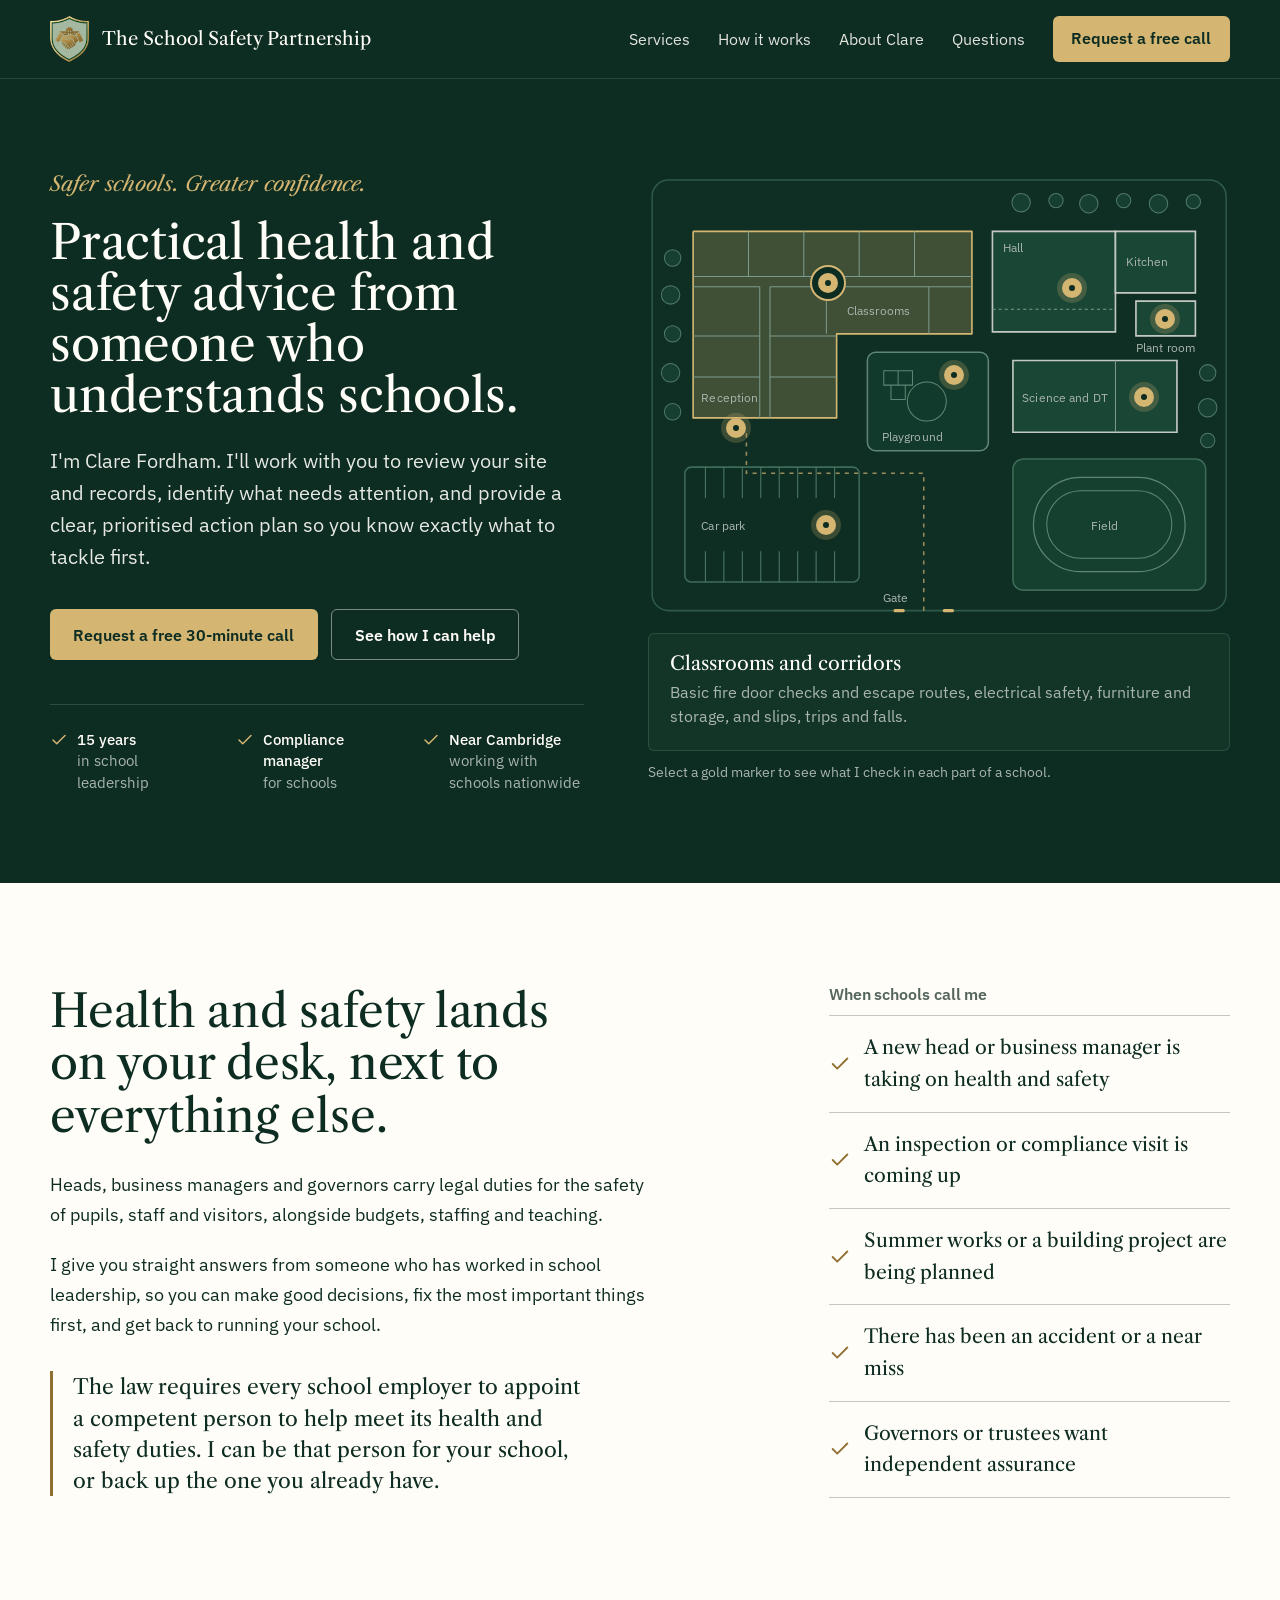
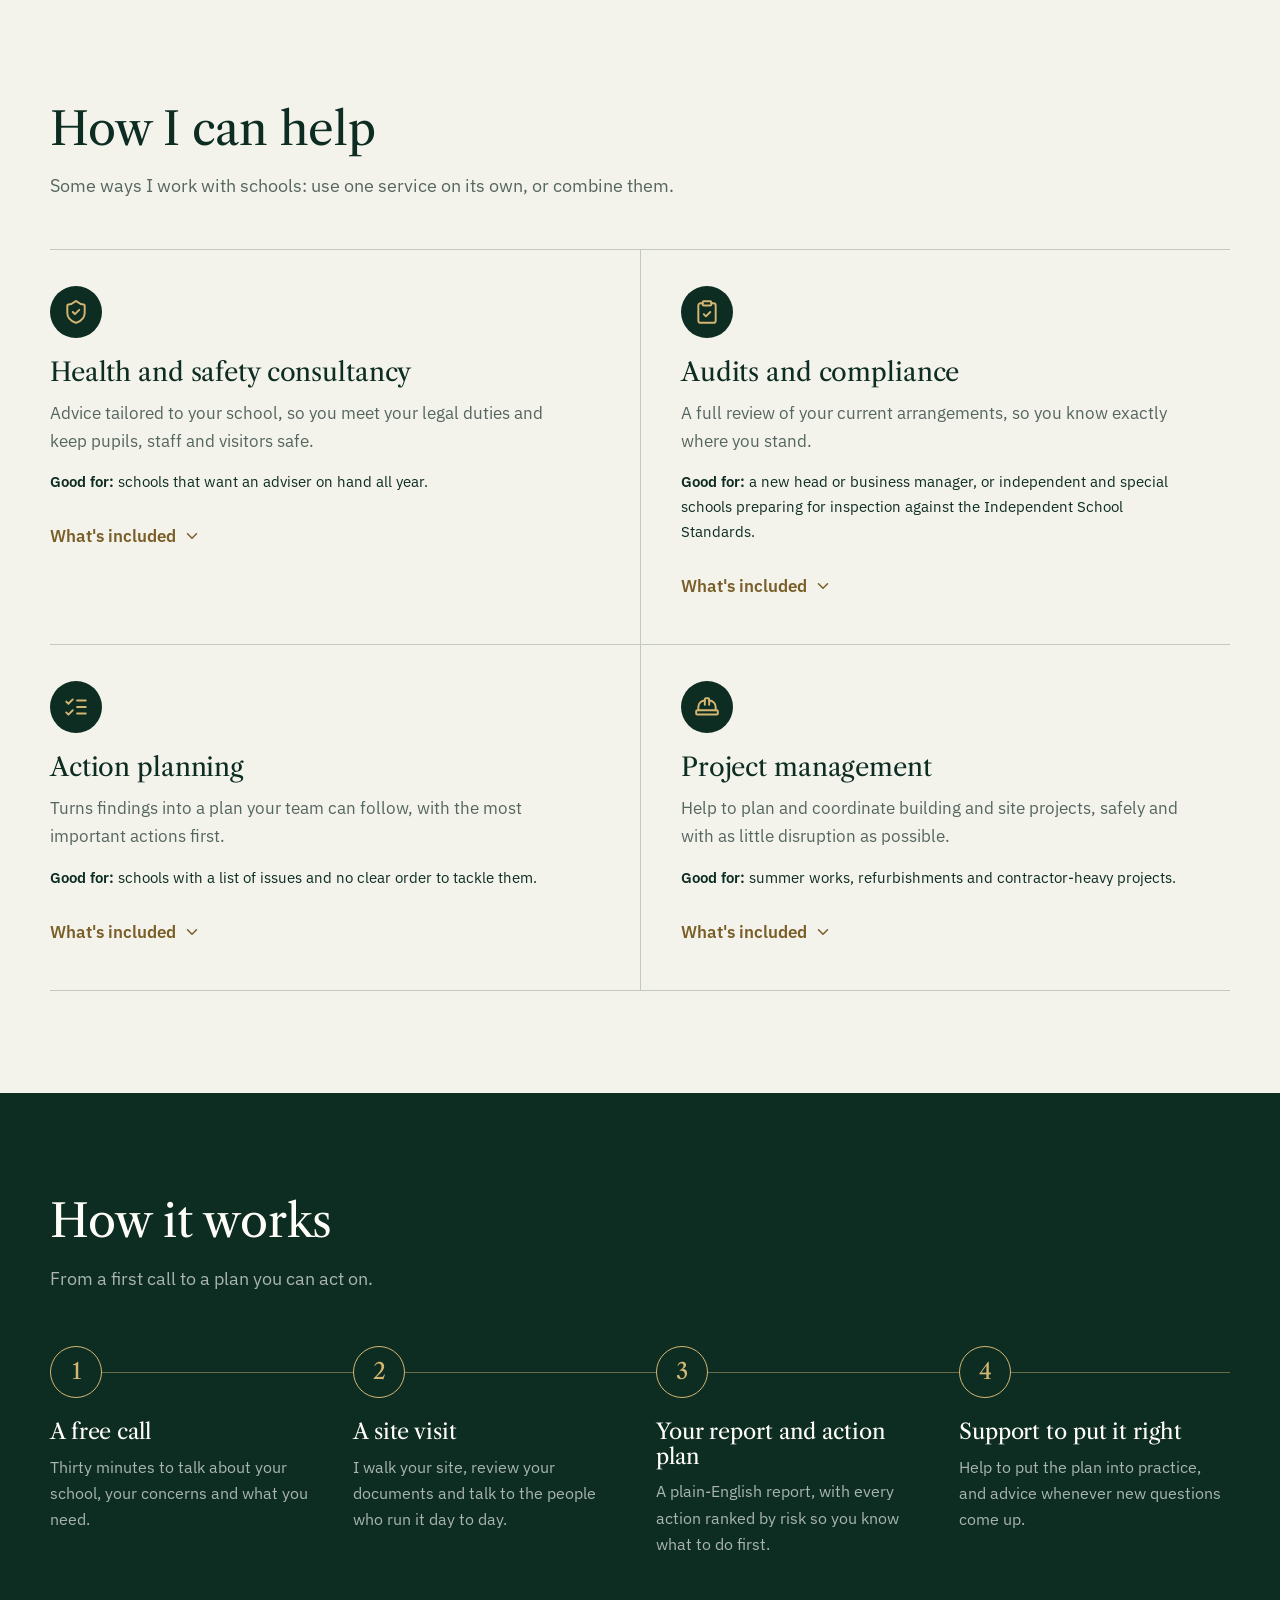
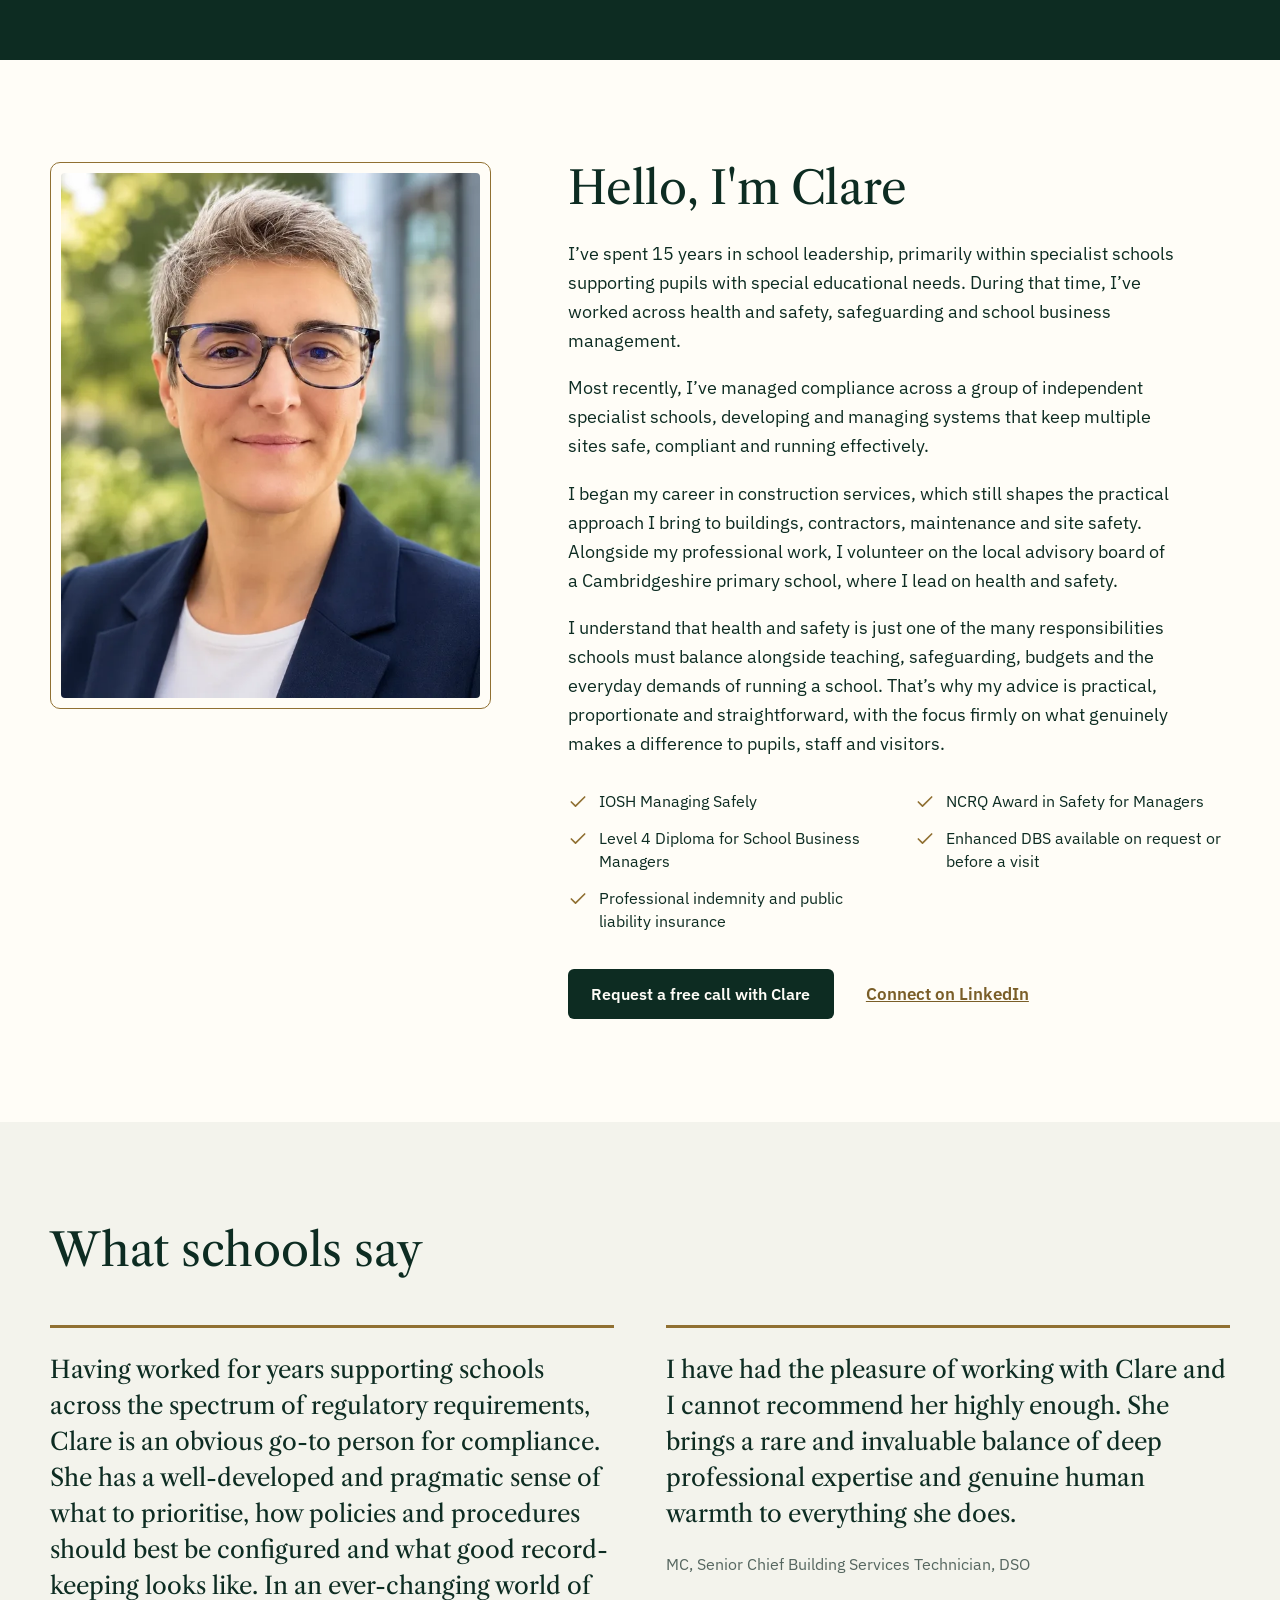
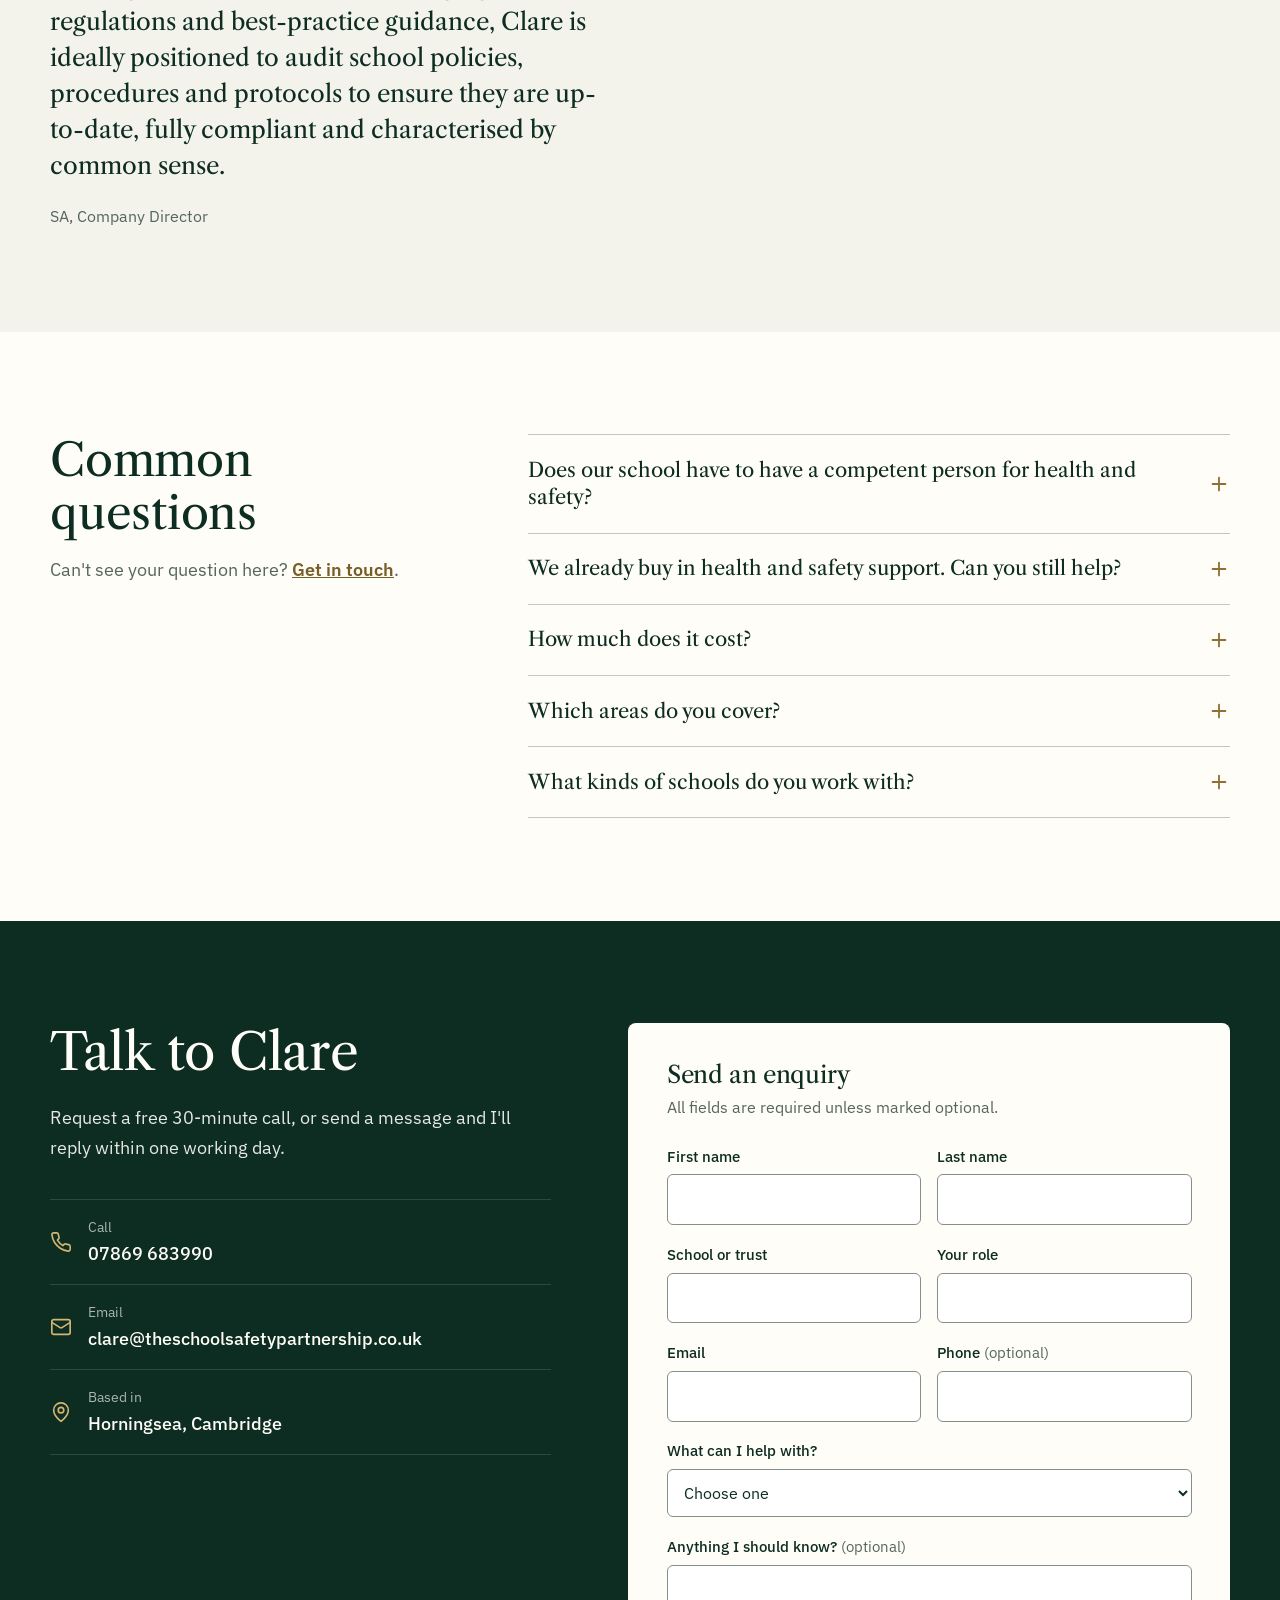
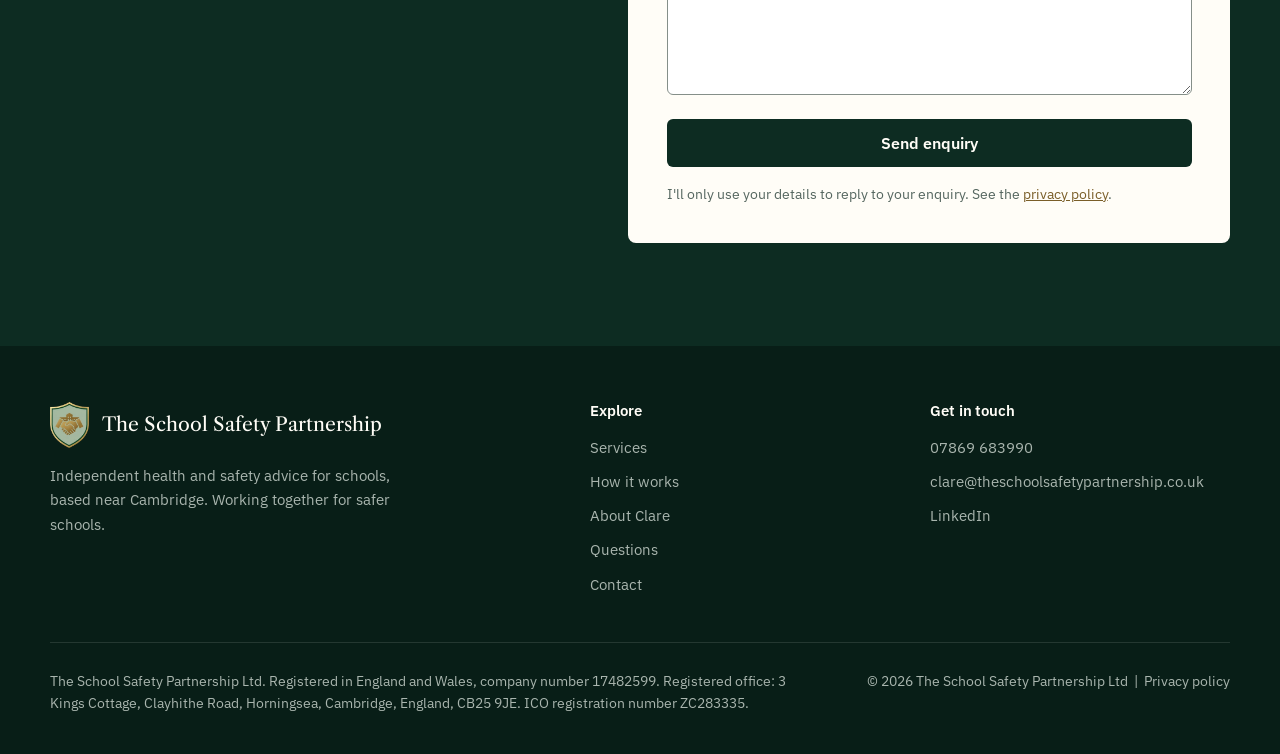
==== commit 92ce583e: "Use Clare's new photo; attribute first testimonial to SA, Company Director Co-Authored-By: Claude So" ====
--- a/index.html
+++ b/index.html
@@ -347,7 +347,7 @@
     <div class="quotes">
       <figure>
         <blockquote><p>Having worked for years supporting schools across the spectrum of regulatory requirements, Clare is an obvious go-to person for compliance. She has a well-developed and pragmatic sense of what to prioritise, how policies and procedures should best be configured and what good record-keeping looks like. In an ever-changing world of regulations and best-practice guidance, Clare is ideally positioned to audit school policies, procedures and protocols to ensure they are up-to-date, fully compliant and characterised by common sense.</p></blockquote>
-        <figcaption>Company Director</figcaption>
+        <figcaption>SA, Company Director</figcaption>
       </figure>
       <figure>
         <blockquote><p>I have had the pleasure of working with Clare and I cannot recommend her highly enough. She brings a rare and invaluable balance of deep professional expertise and genuine human warmth to everything she does.</p></blockquote>
@@ -379,7 +379,7 @@
       </details>
       <details>
         <summary>Which areas do you cover?<svg viewBox="0 0 24 24" fill="none" stroke="currentColor" stroke-width="2" stroke-linecap="round" aria-hidden="true"><path d="M12 5v14M5 12h14"/></svg></summary>
-        <p>I'm based in Horningsea, just outside Cambridge, and work with schools nationwide, with a particular focus on Cambridgeshire and East Anglia.</p>
+        <p>I'm based just outside of Cambridge, and work with schools nationwide.</p>
       </details>
       <details>
         <summary>What kinds of schools do you work with?<svg viewBox="0 0 24 24" fill="none" stroke="currentColor" stroke-width="2" stroke-linecap="round" aria-hidden="true"><path d="M12 5v14M5 12h14"/></svg></summary>
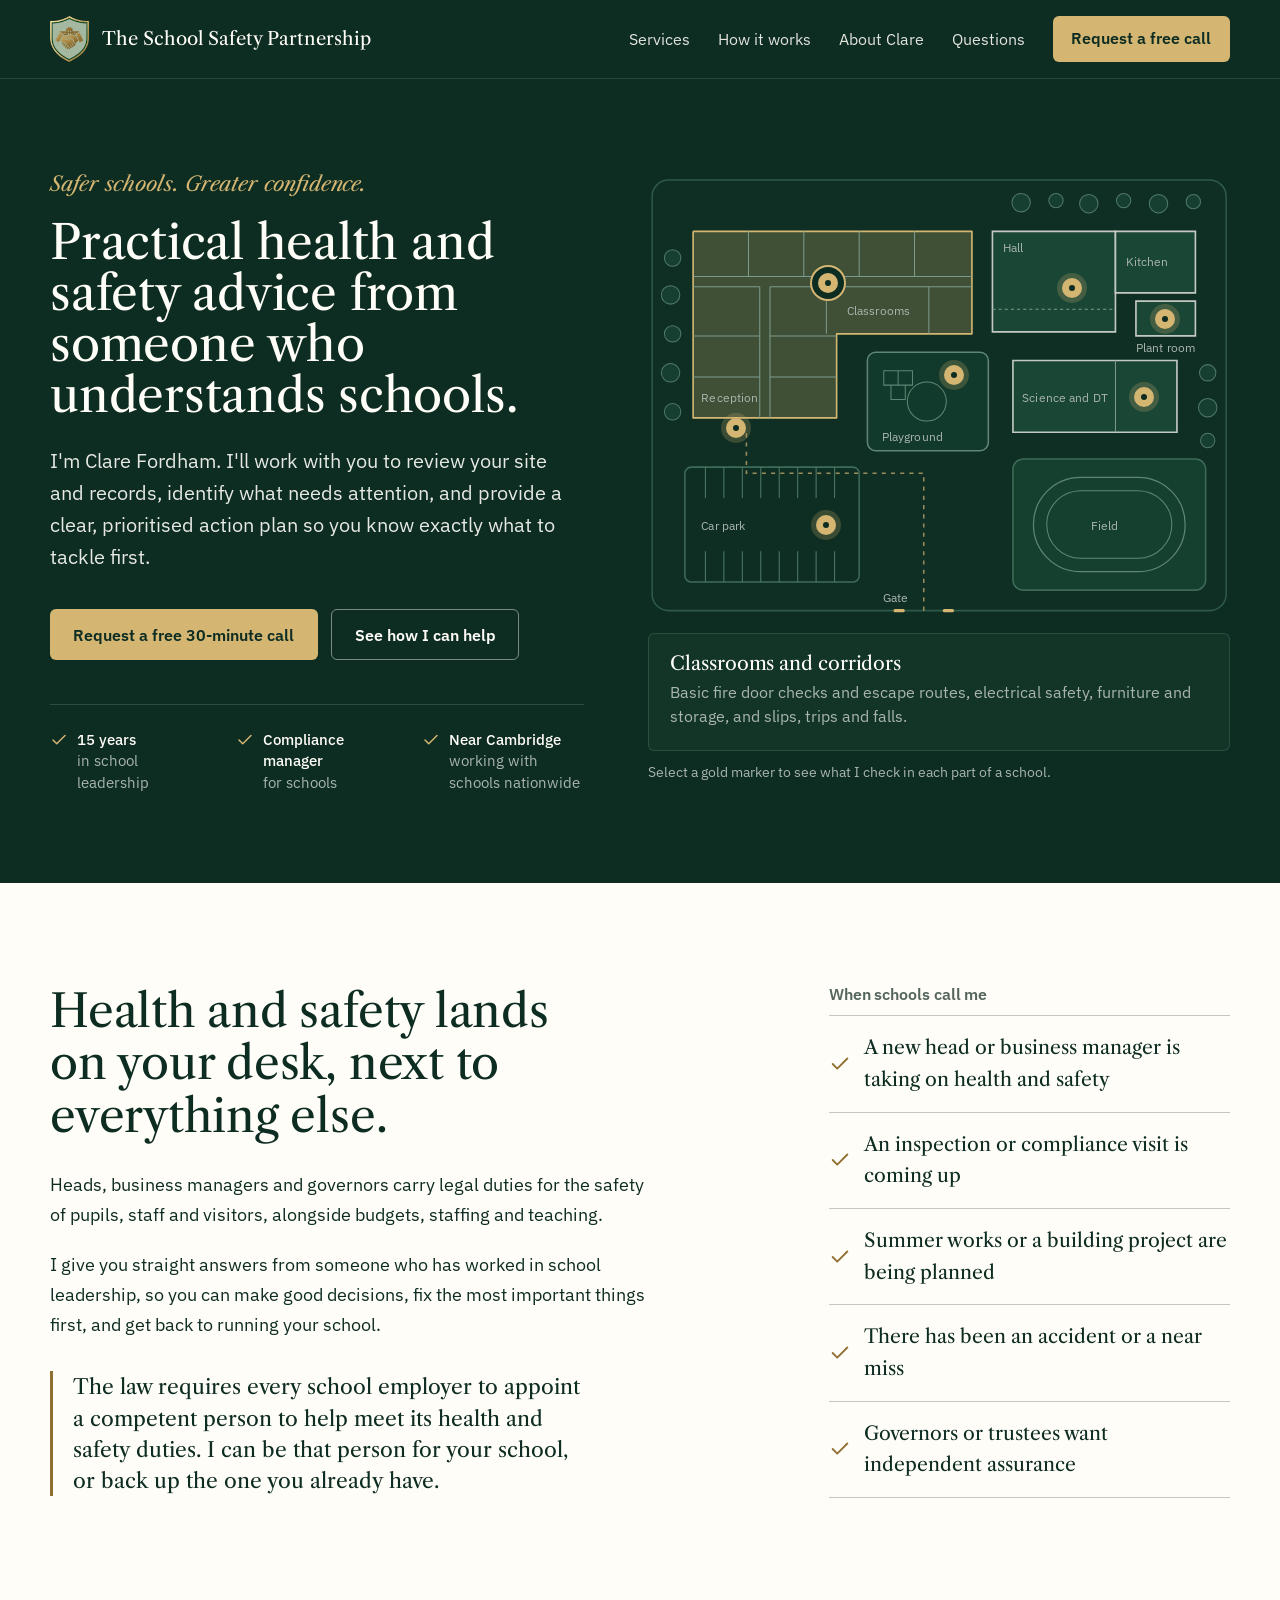
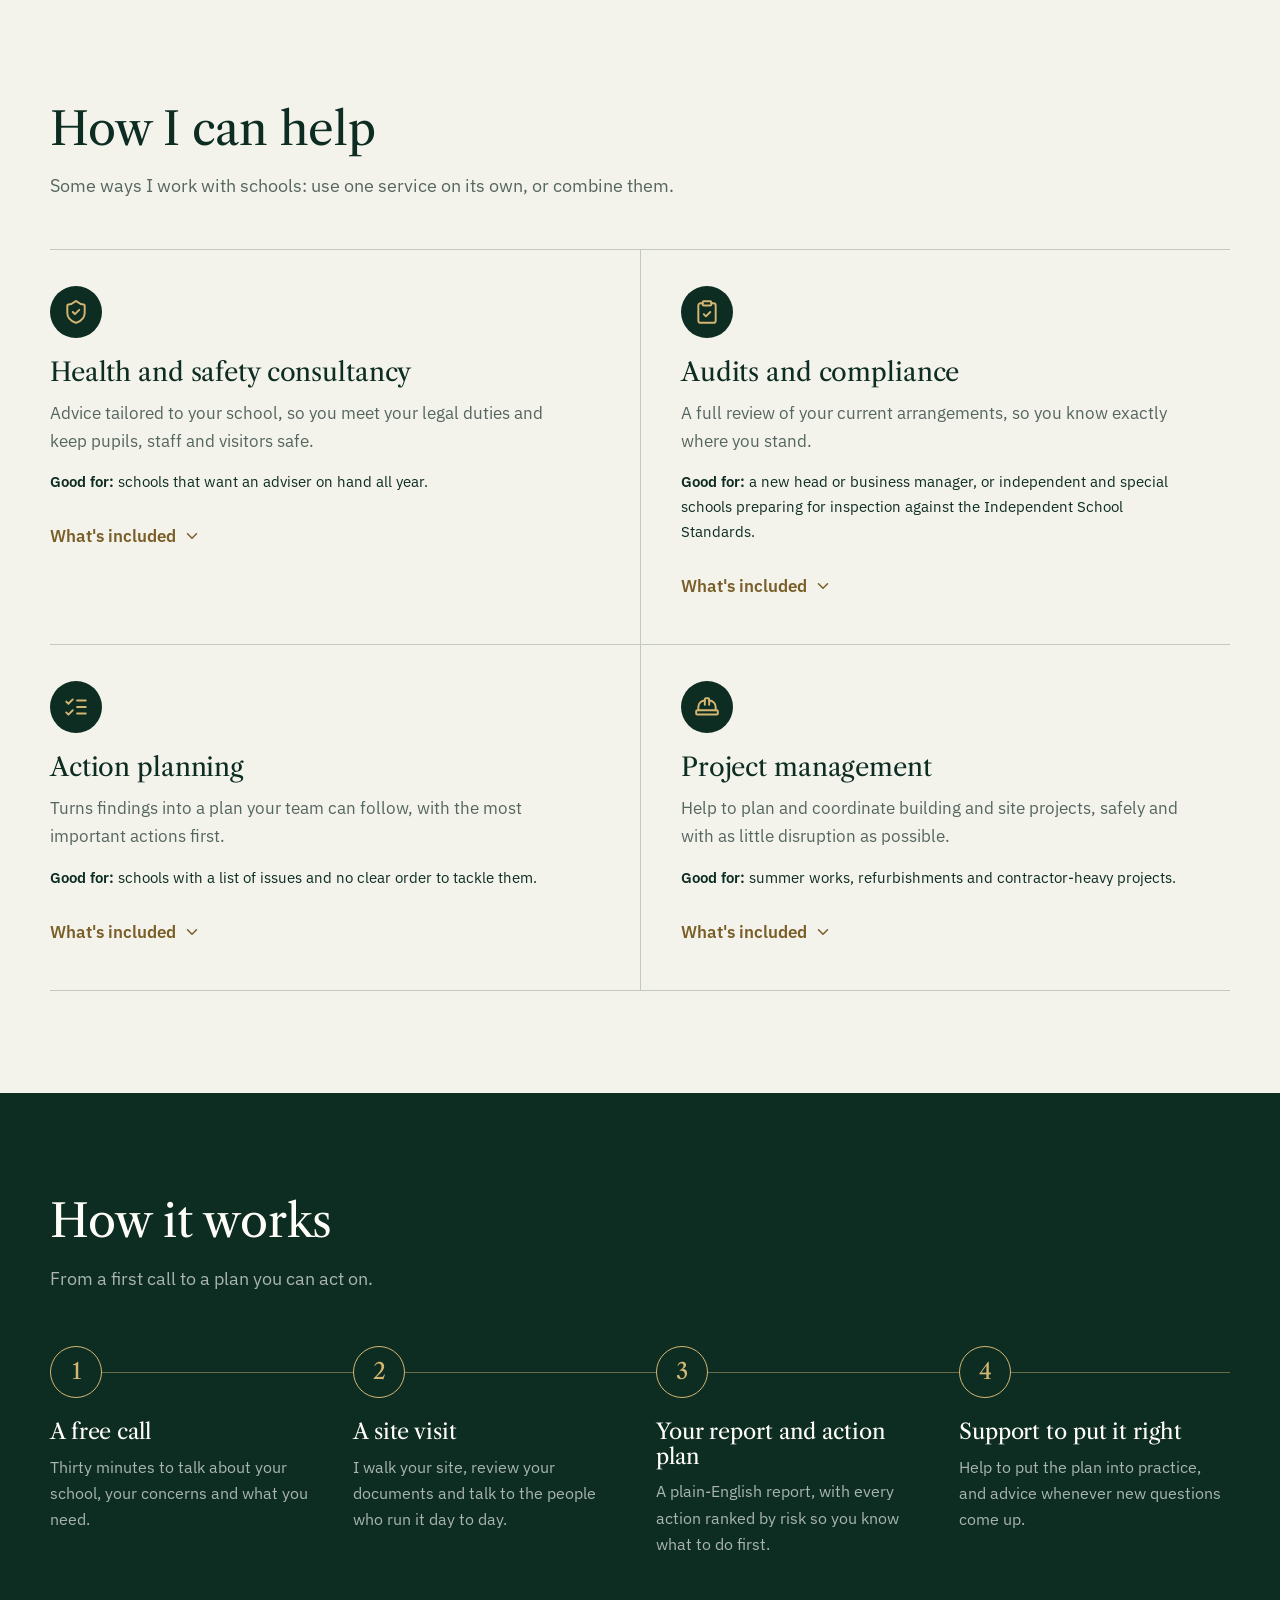
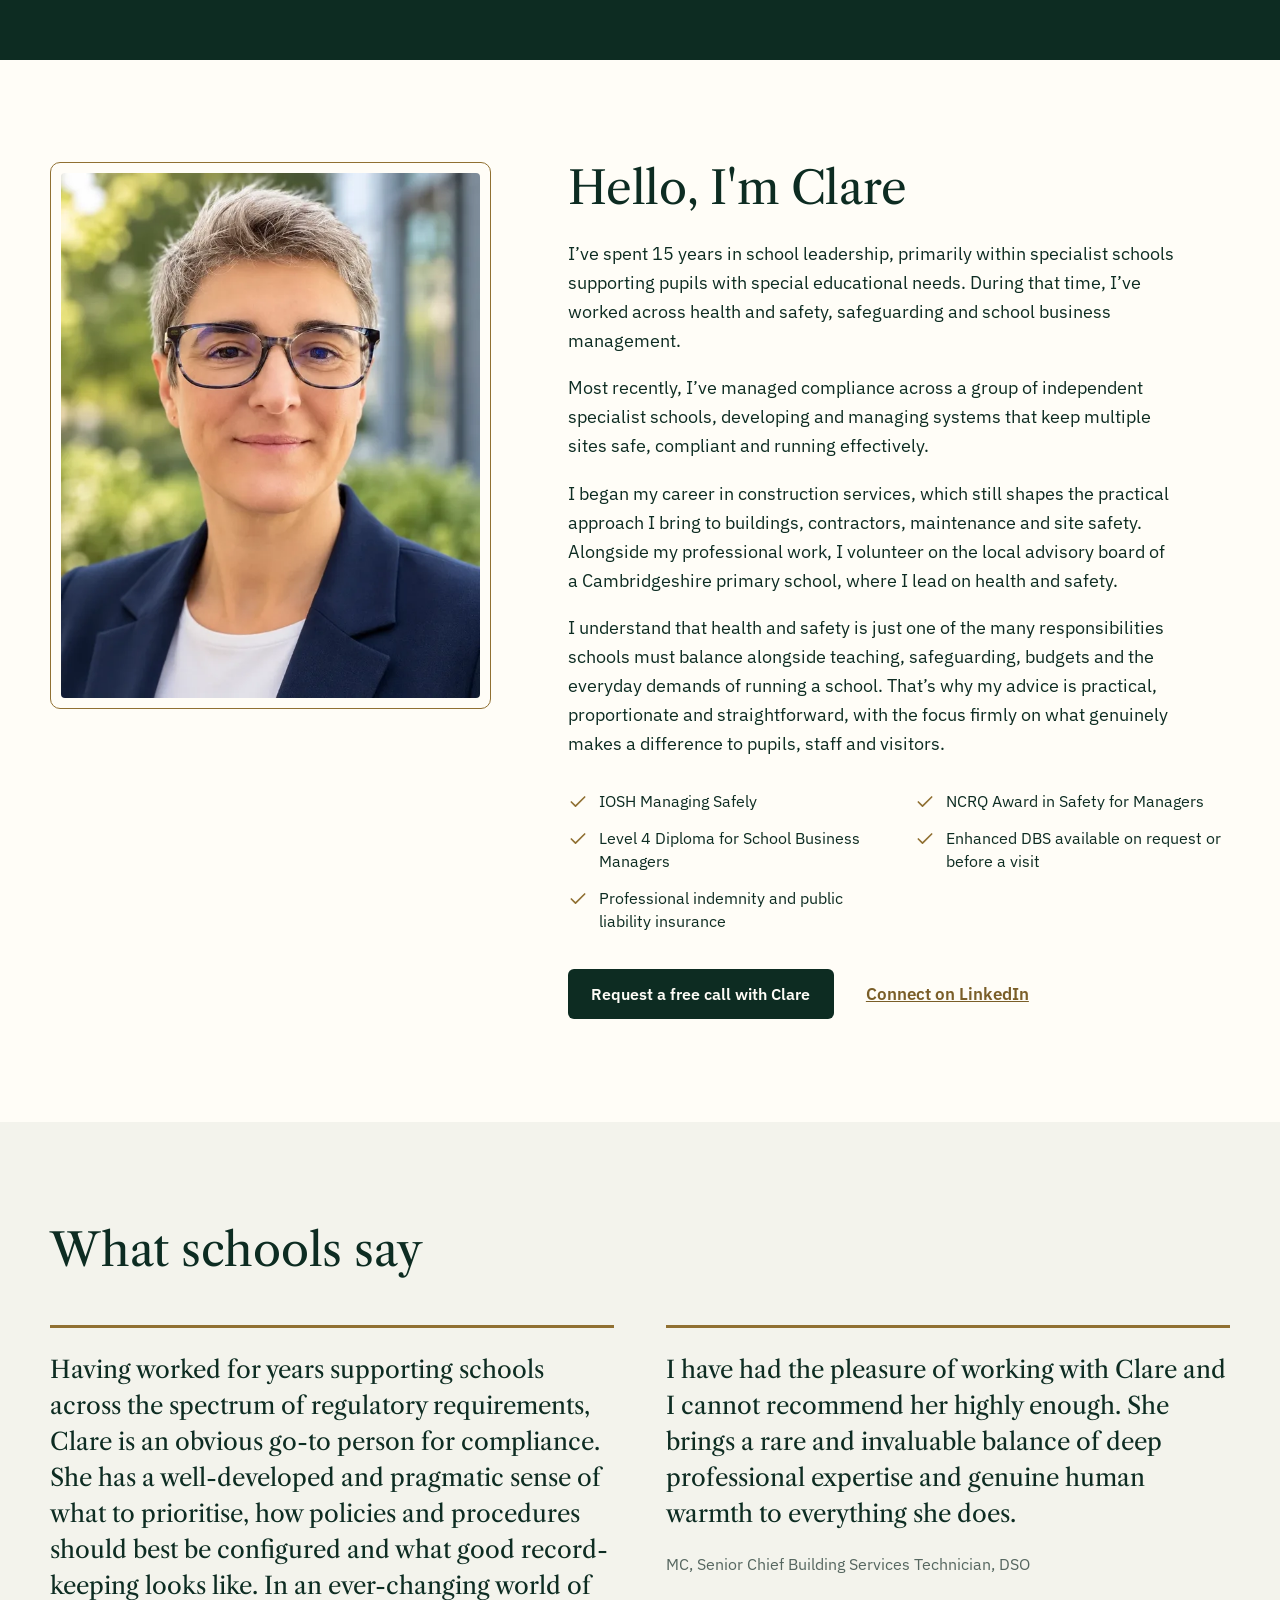
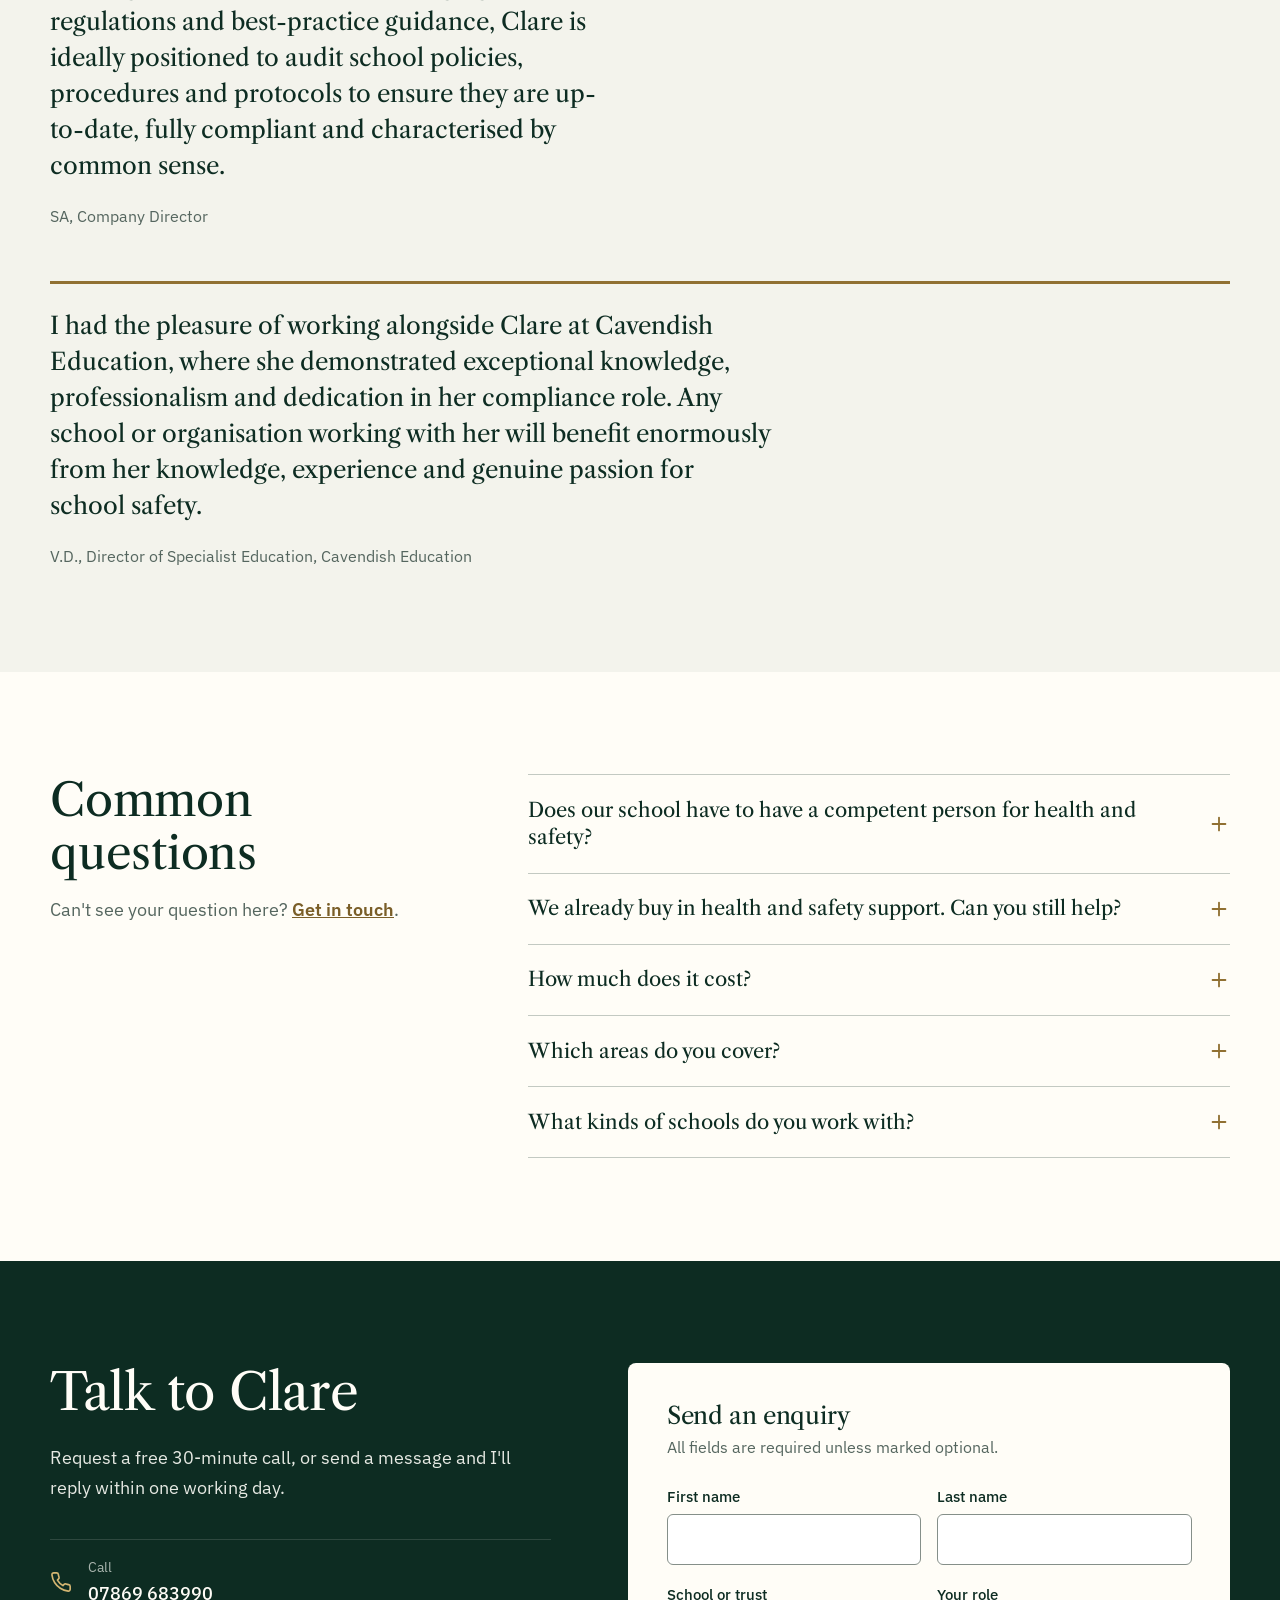
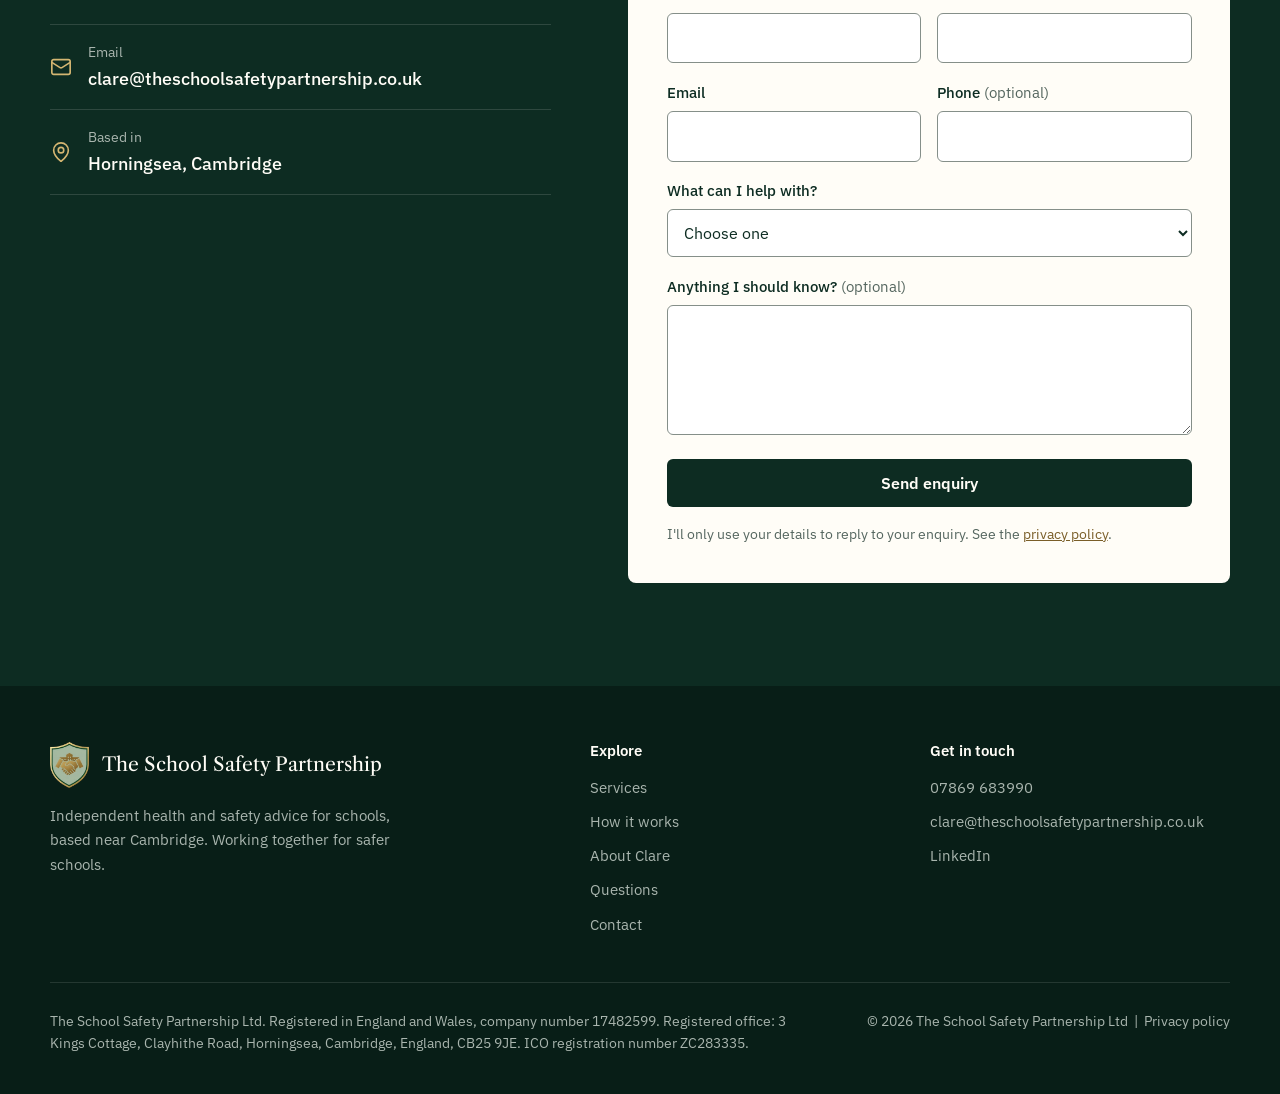
==== commit a817c8e7: "Add third testimonial (V.D., Cavendish Education) Co-Authored-By: Claude Sonnet 5.5 <noreply@anthrop" ====
--- a/index.html
+++ b/index.html
@@ -353,6 +353,10 @@
         <blockquote><p>I have had the pleasure of working with Clare and I cannot recommend her highly enough. She brings a rare and invaluable balance of deep professional expertise and genuine human warmth to everything she does.</p></blockquote>
         <figcaption>MC, Senior Chief Building Services Technician, DSO</figcaption>
       </figure>
+      <figure>
+        <blockquote><p>I had the pleasure of working alongside Clare at Cavendish Education, where she demonstrated exceptional knowledge, professionalism and dedication in her compliance role. Any school or organisation working with her will benefit enormously from her knowledge, experience and genuine passion for school safety.</p></blockquote>
+        <figcaption>V.D., Director of Specialist Education, Cavendish Education</figcaption>
+      </figure>
     </div>
   </div>
 </section>
--- a/css/styles.css
+++ b/css/styles.css
@@ -207,6 +207,8 @@
 .quotes figure{margin:0;padding-top:1.5rem;border-top:3px solid var(--brass)}
 .quotes blockquote{margin:0;font-family:var(--serif);font-size:clamp(1.25rem,2vw,1.5rem);line-height:1.5}
 .quotes figcaption{margin-top:1.25rem;color:var(--sage);font-size:.98rem}
+.quotes figure:nth-child(3):last-child{grid-column:1 / -1}
+.quotes figure:nth-child(3):last-child blockquote{max-width:48ch}
 @media (max-width:760px){.quotes{grid-template-columns:1fr}}
 
 /* FAQ */
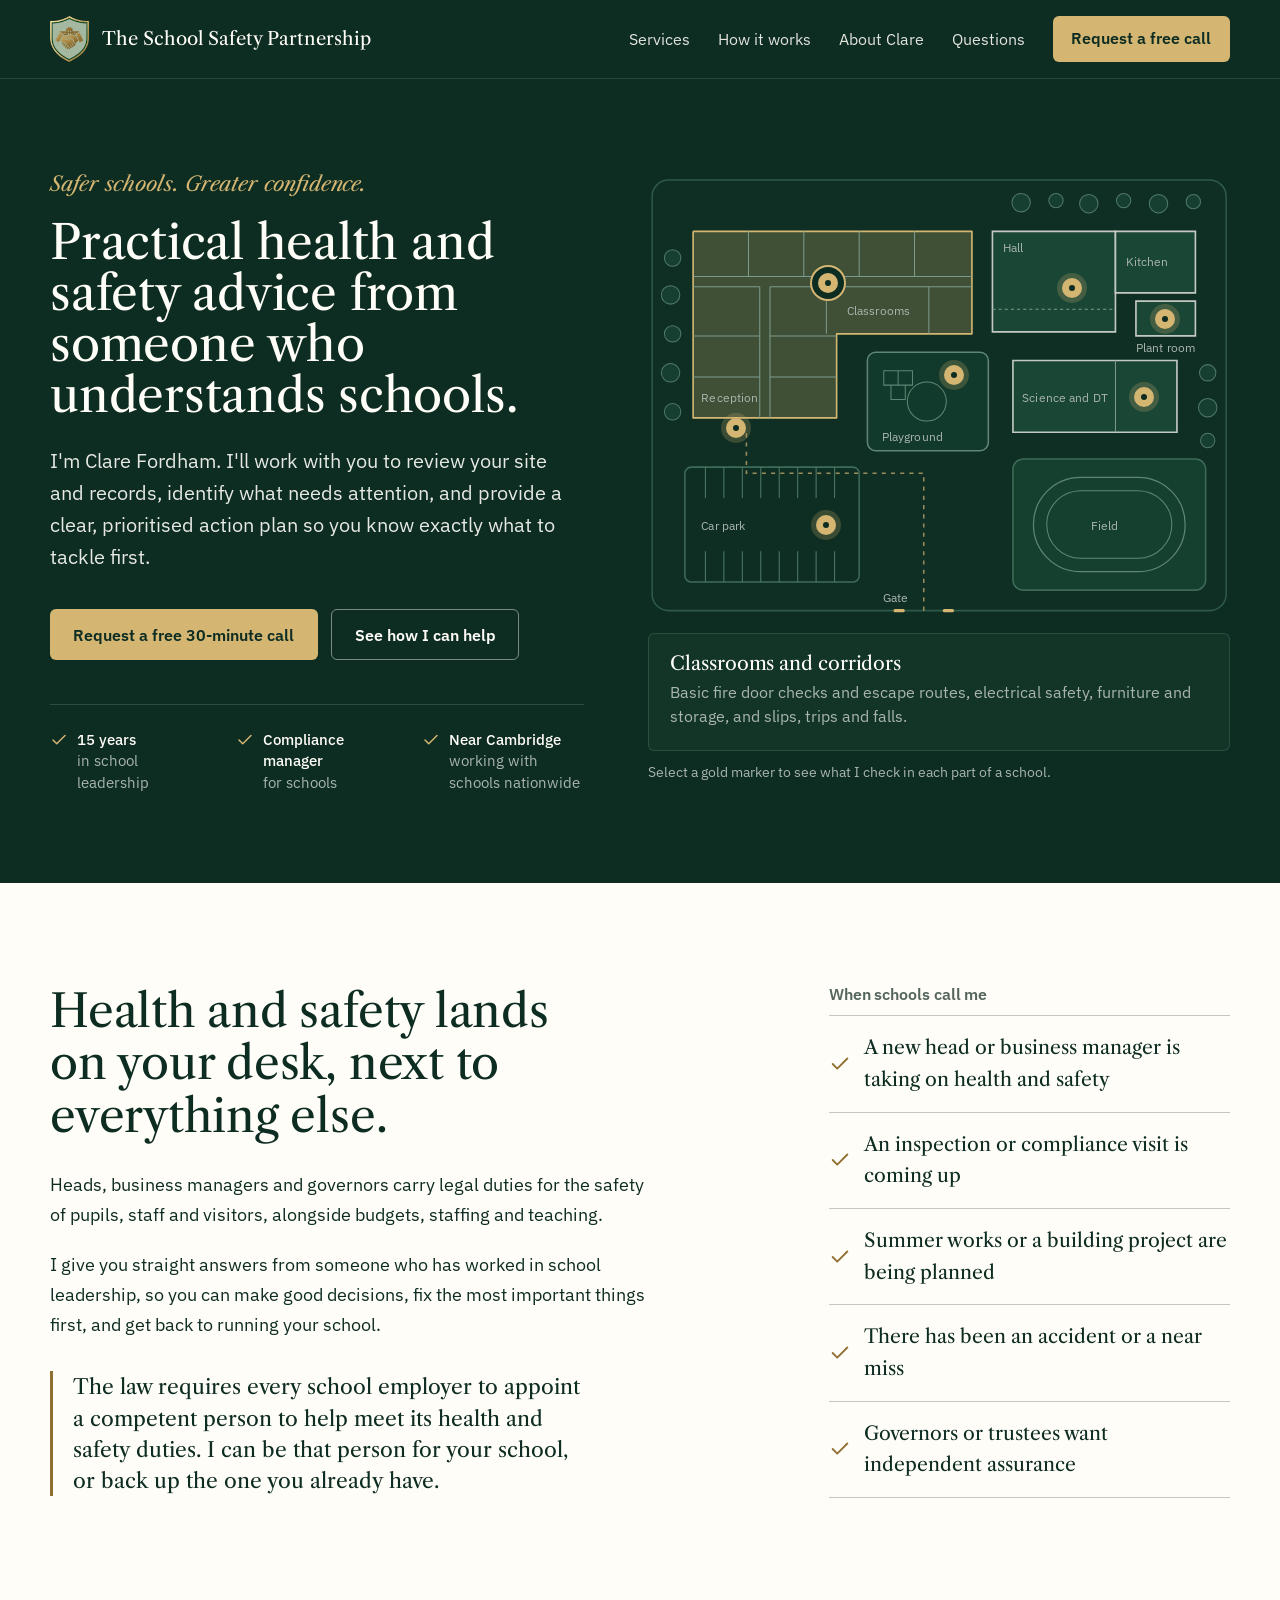
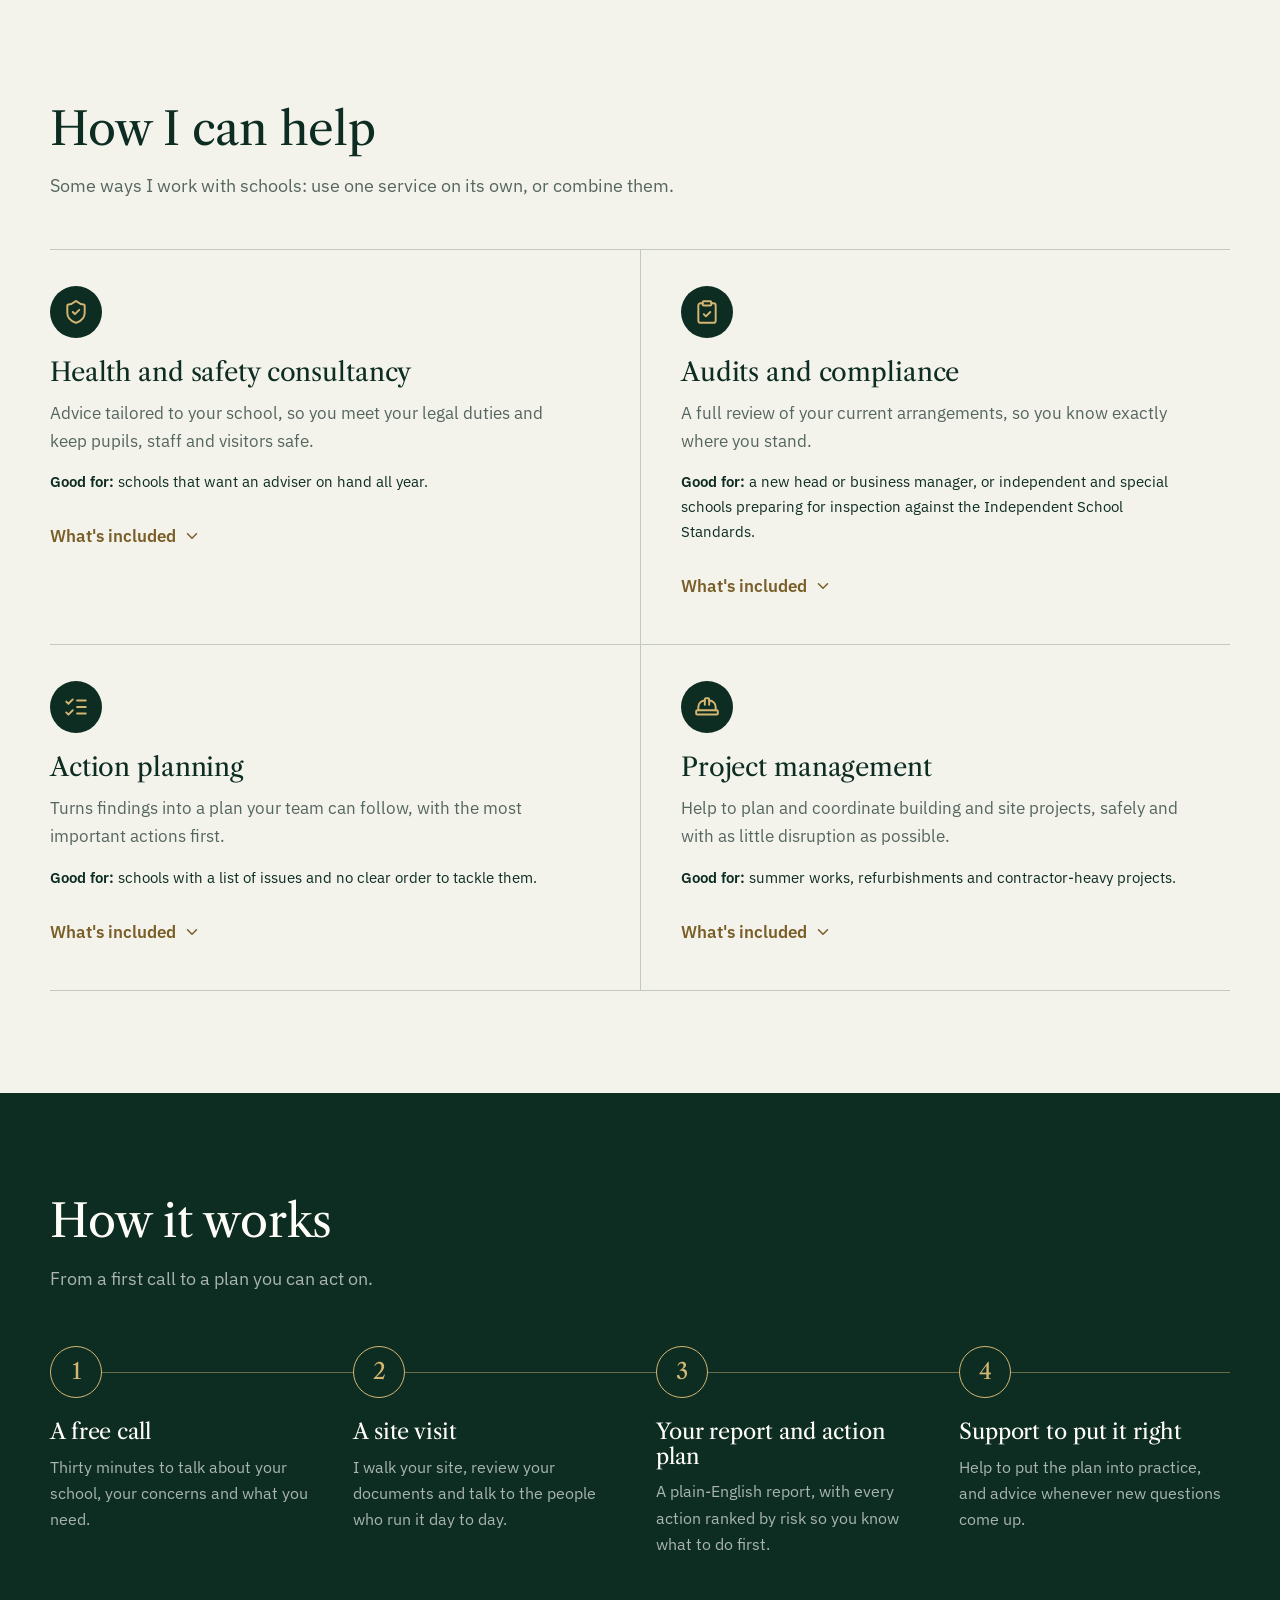
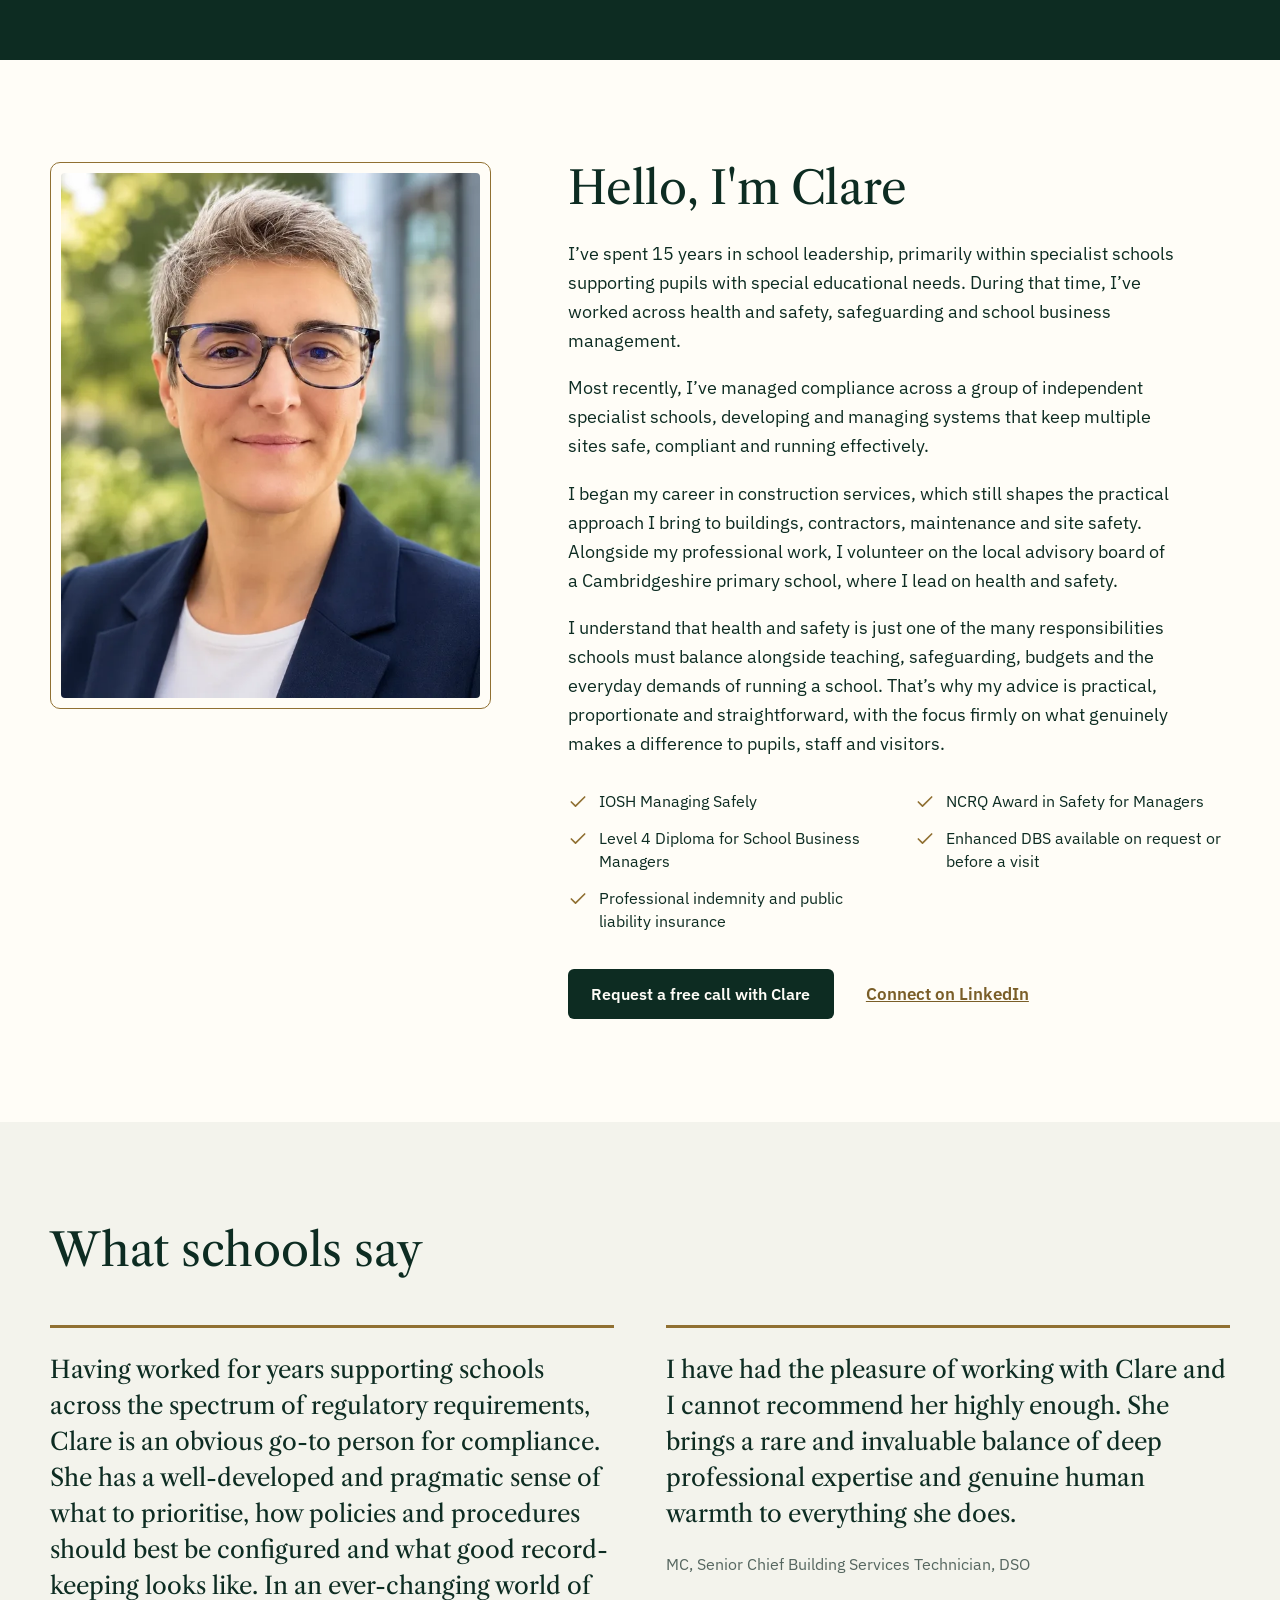
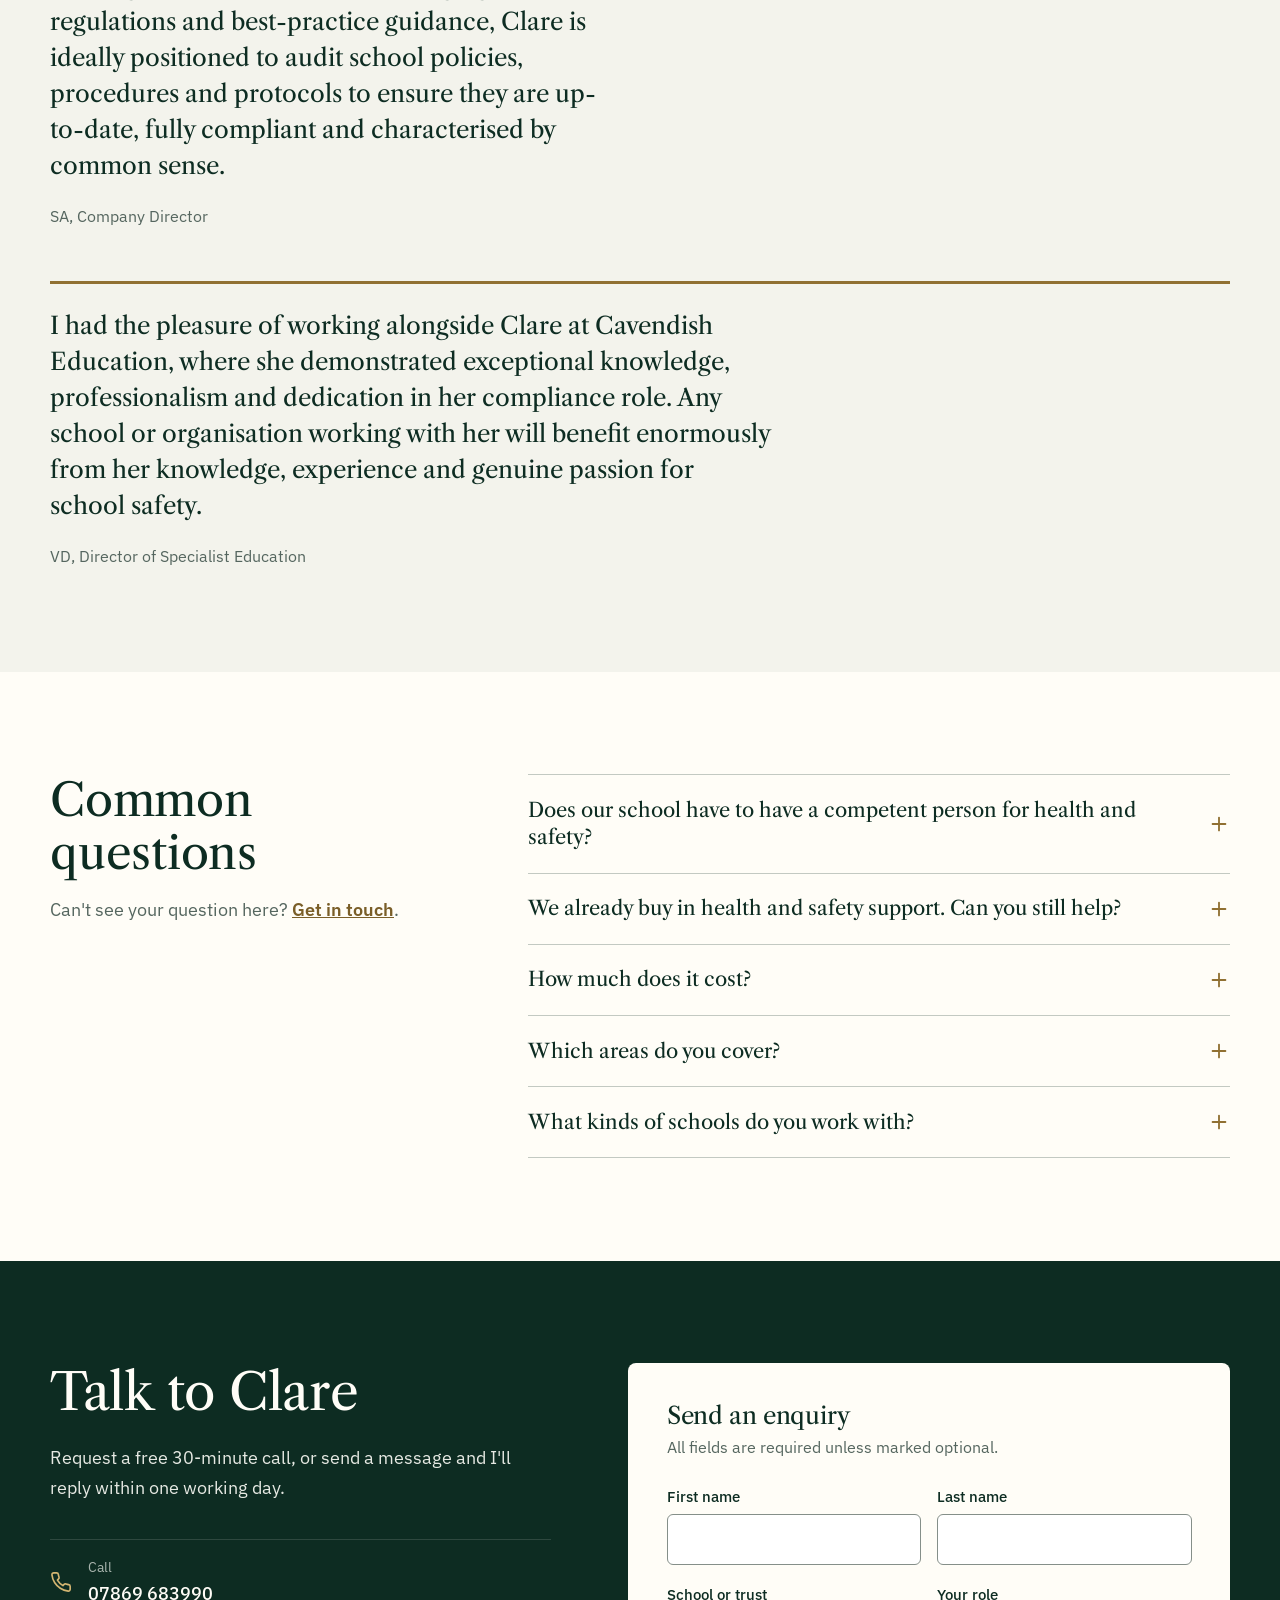
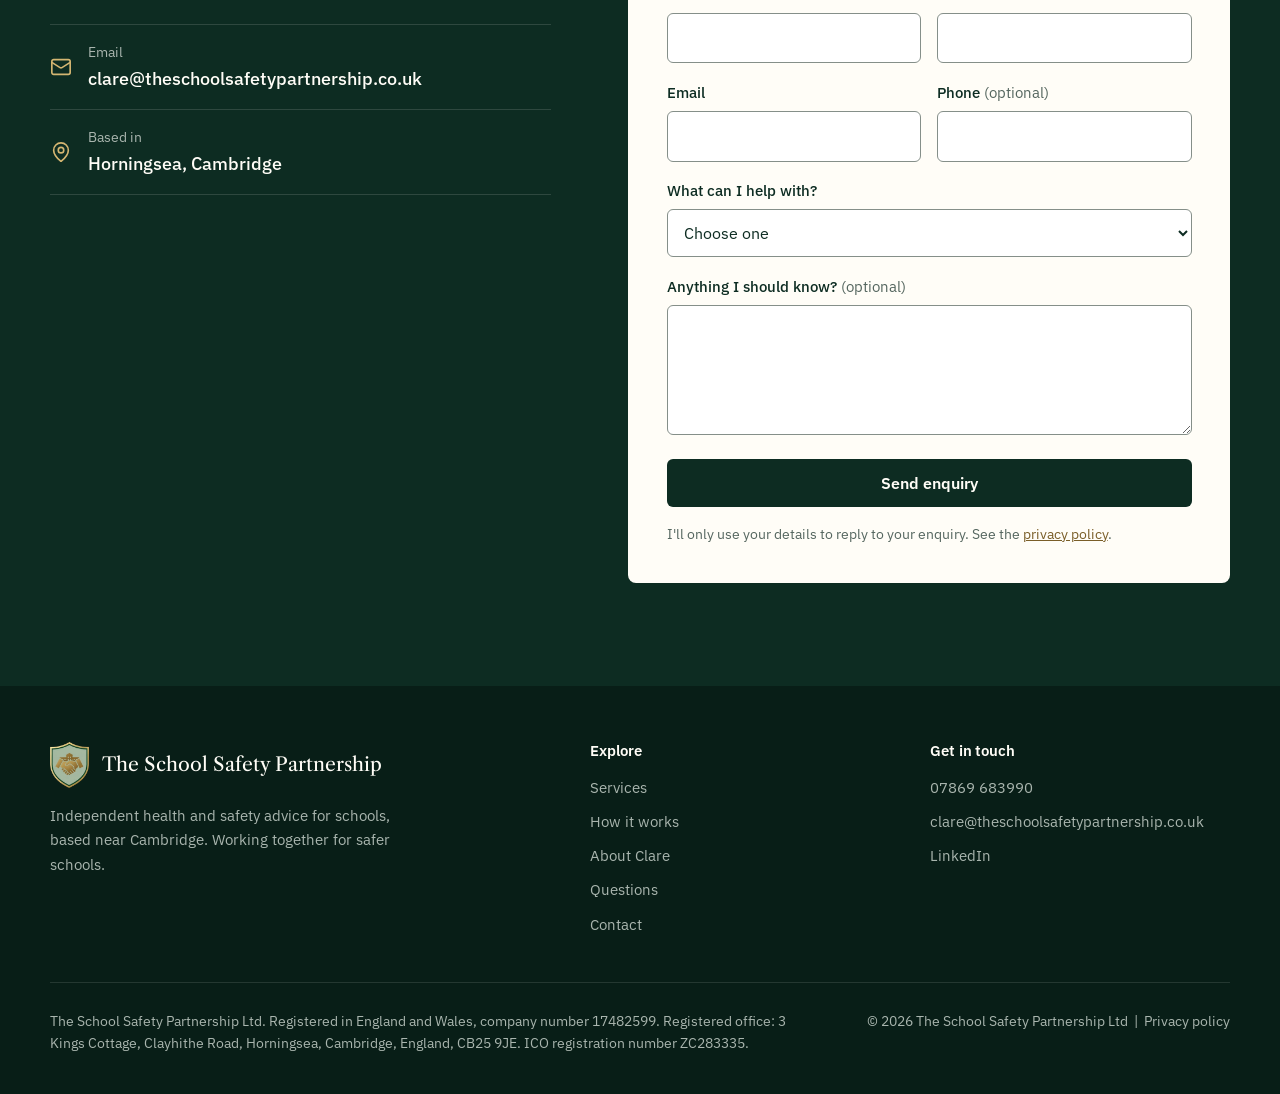
==== commit 72763829: "Testimonial credit: VD, Director of Specialist Education Co-Authored-By: Claude Sonnet 5.5 <noreply@" ====
--- a/index.html
+++ b/index.html
@@ -355,7 +355,7 @@
       </figure>
       <figure>
         <blockquote><p>I had the pleasure of working alongside Clare at Cavendish Education, where she demonstrated exceptional knowledge, professionalism and dedication in her compliance role. Any school or organisation working with her will benefit enormously from her knowledge, experience and genuine passion for school safety.</p></blockquote>
-        <figcaption>V.D., Director of Specialist Education, Cavendish Education</figcaption>
+        <figcaption>VD, Director of Specialist Education</figcaption>
       </figure>
     </div>
   </div>
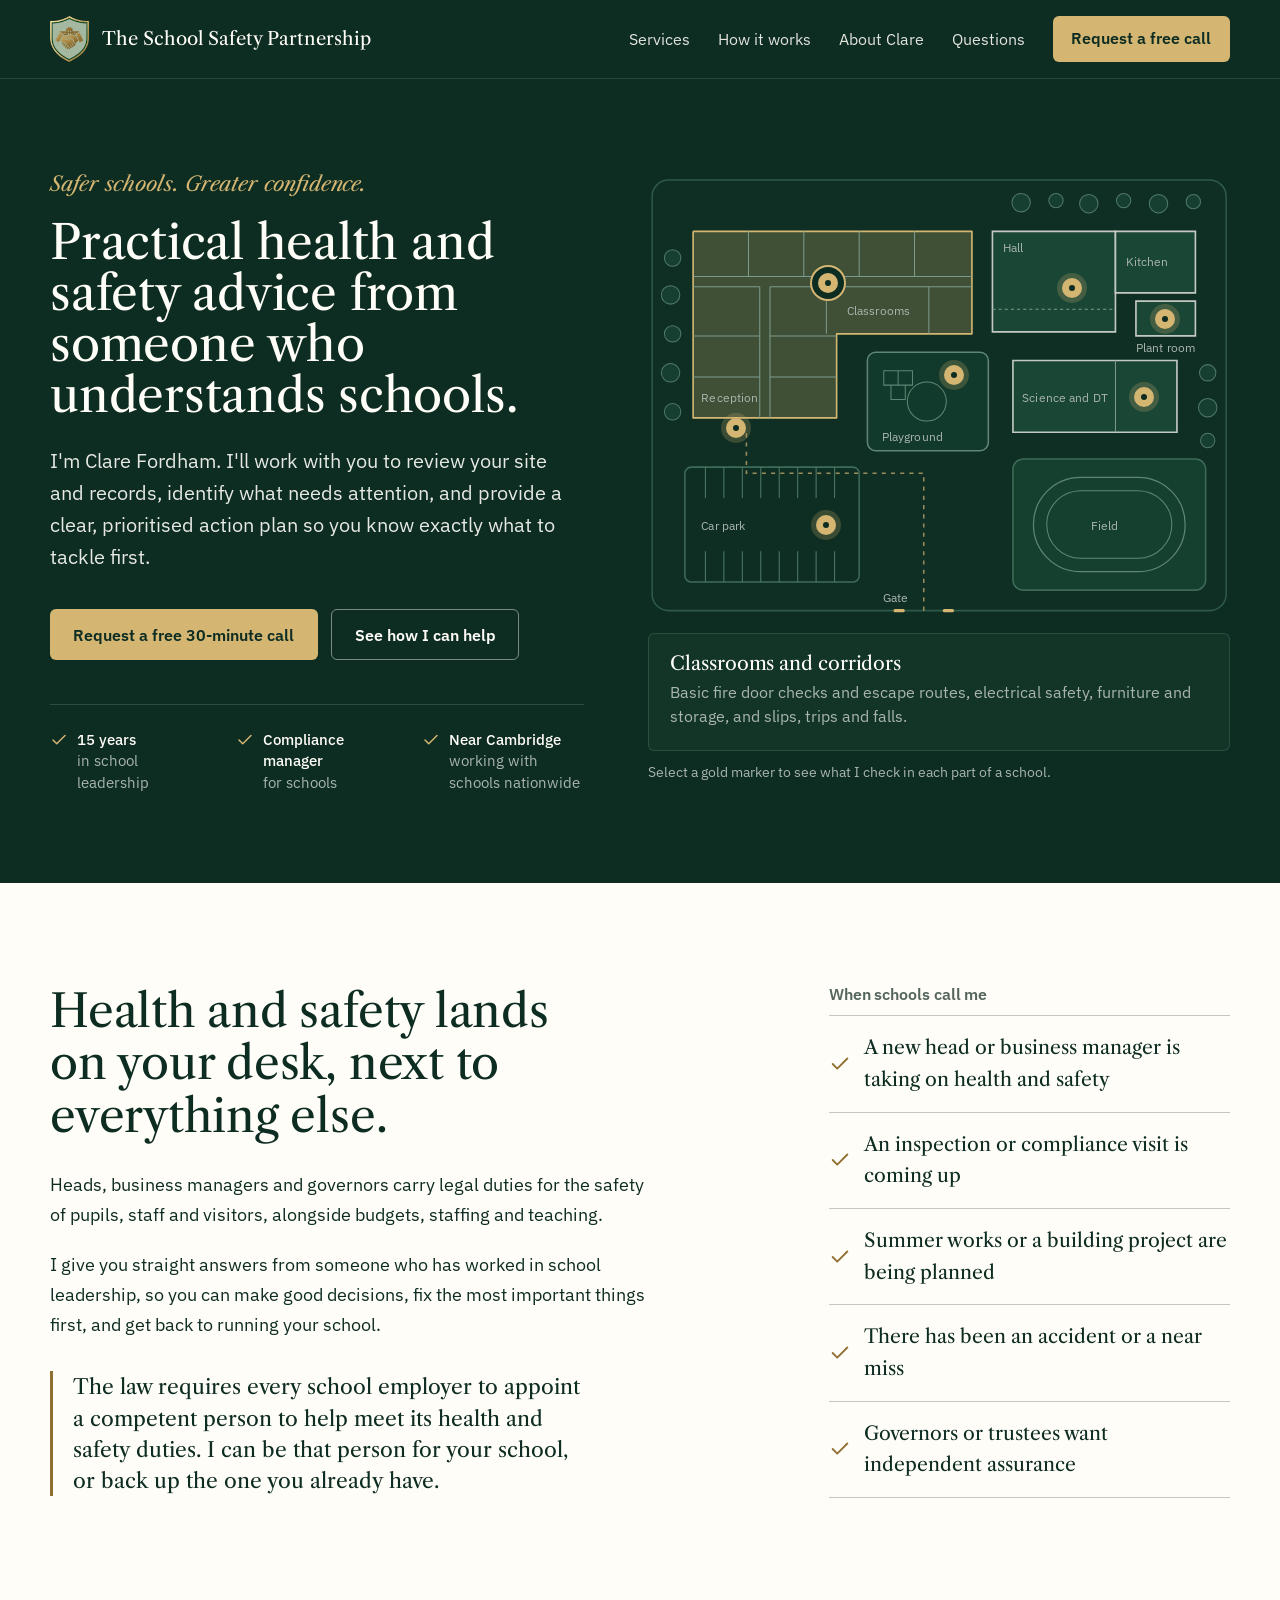
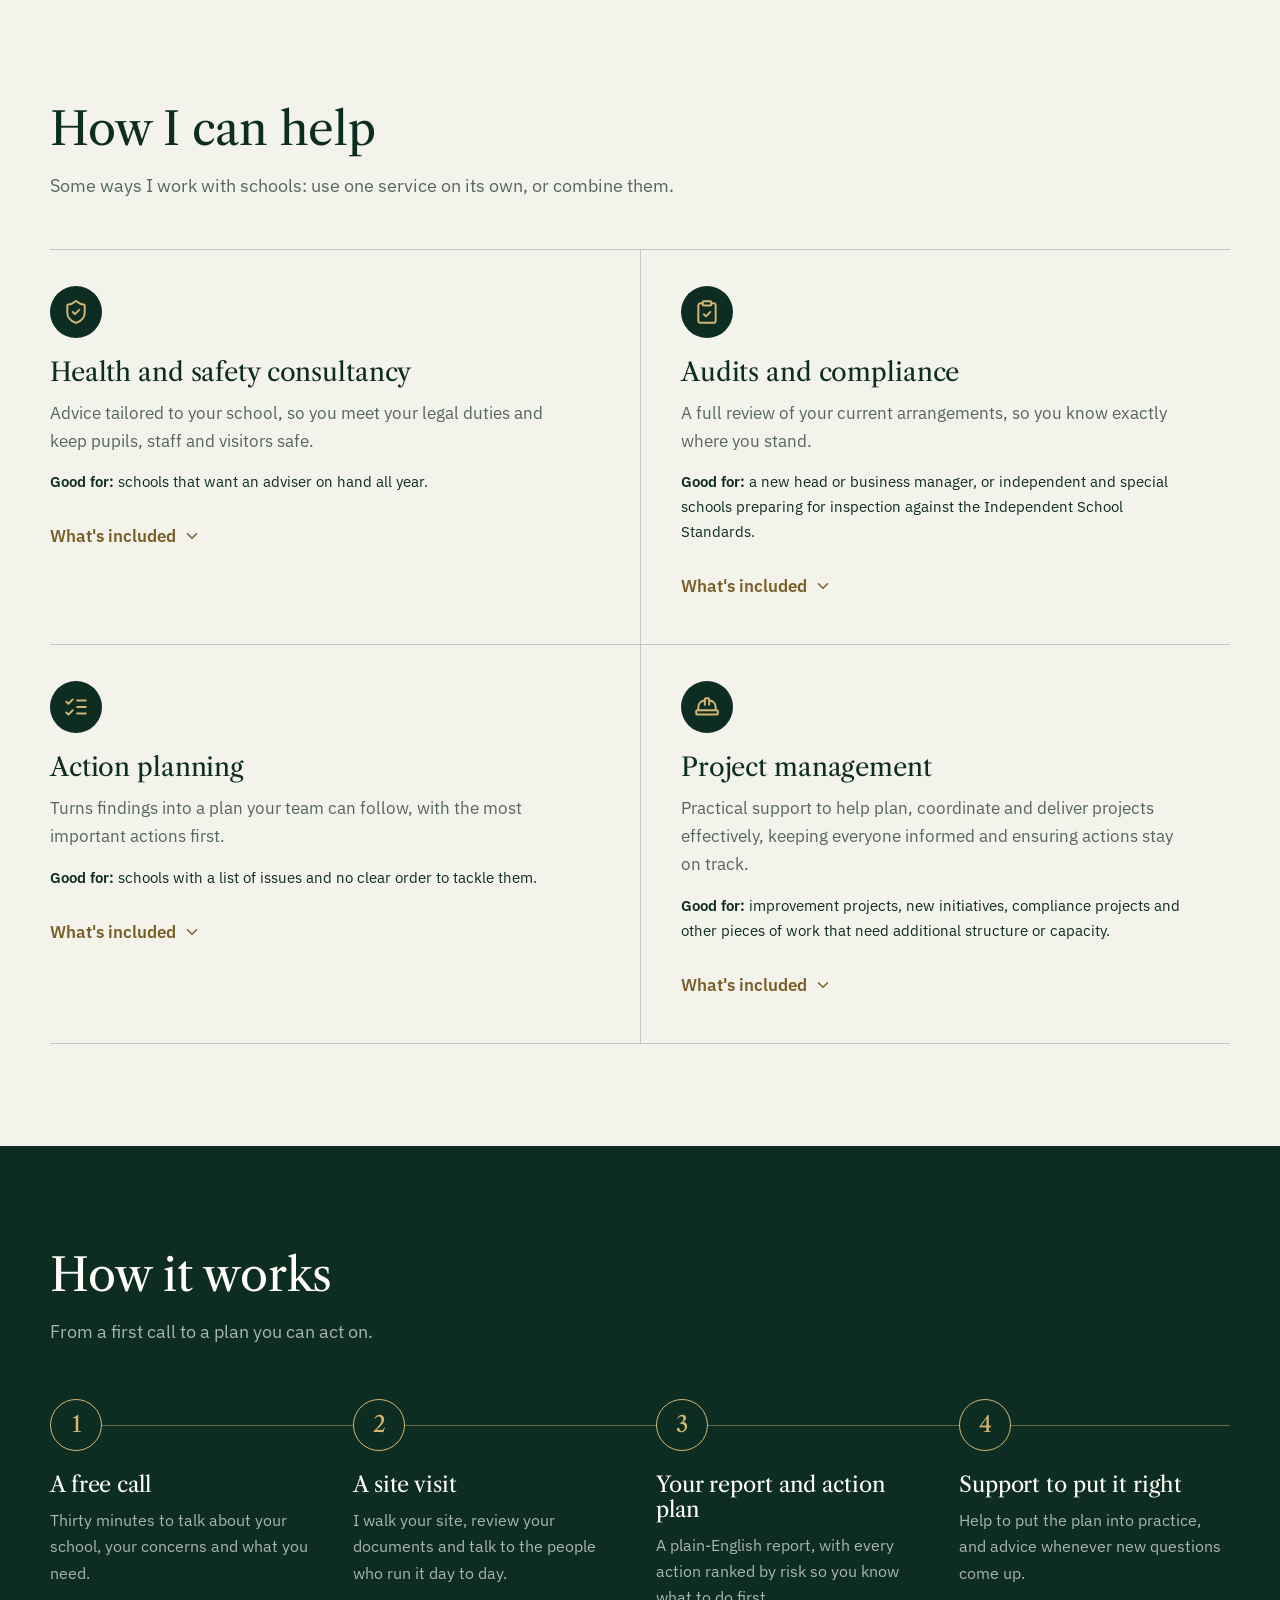
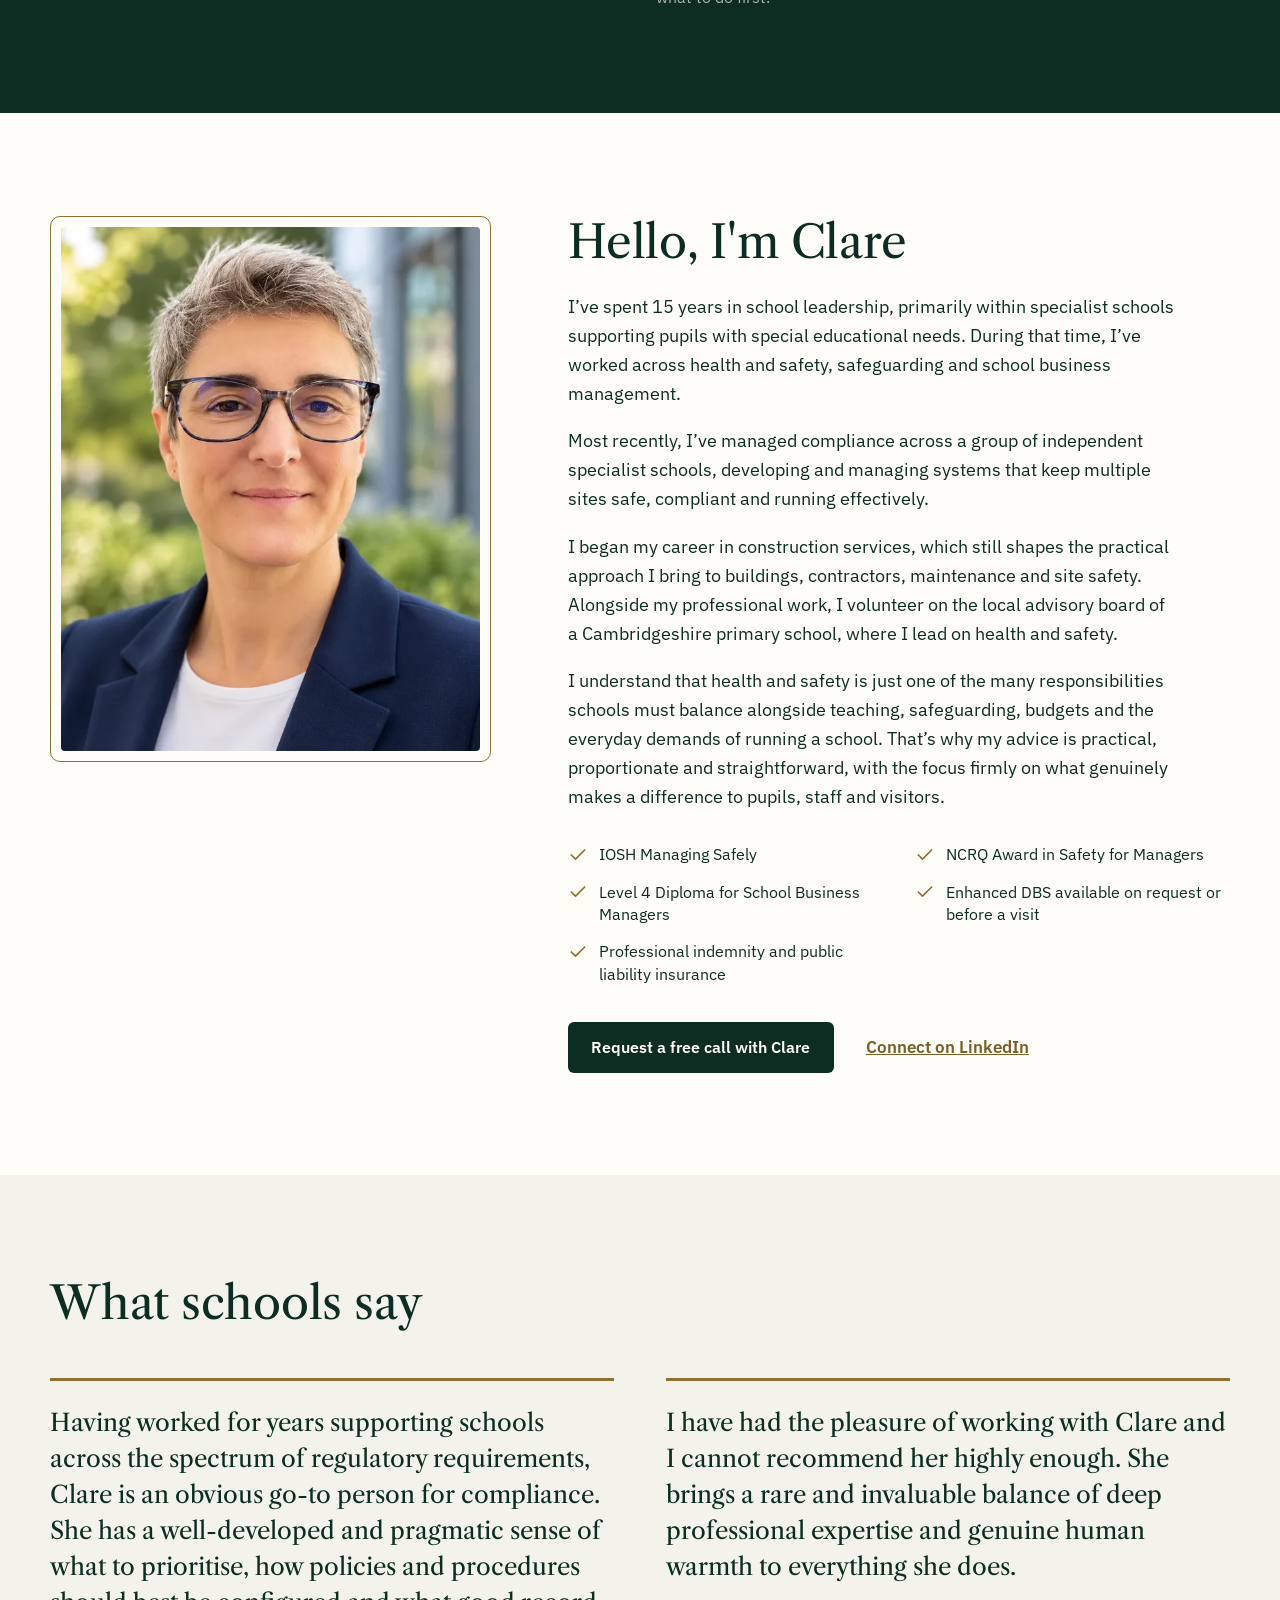
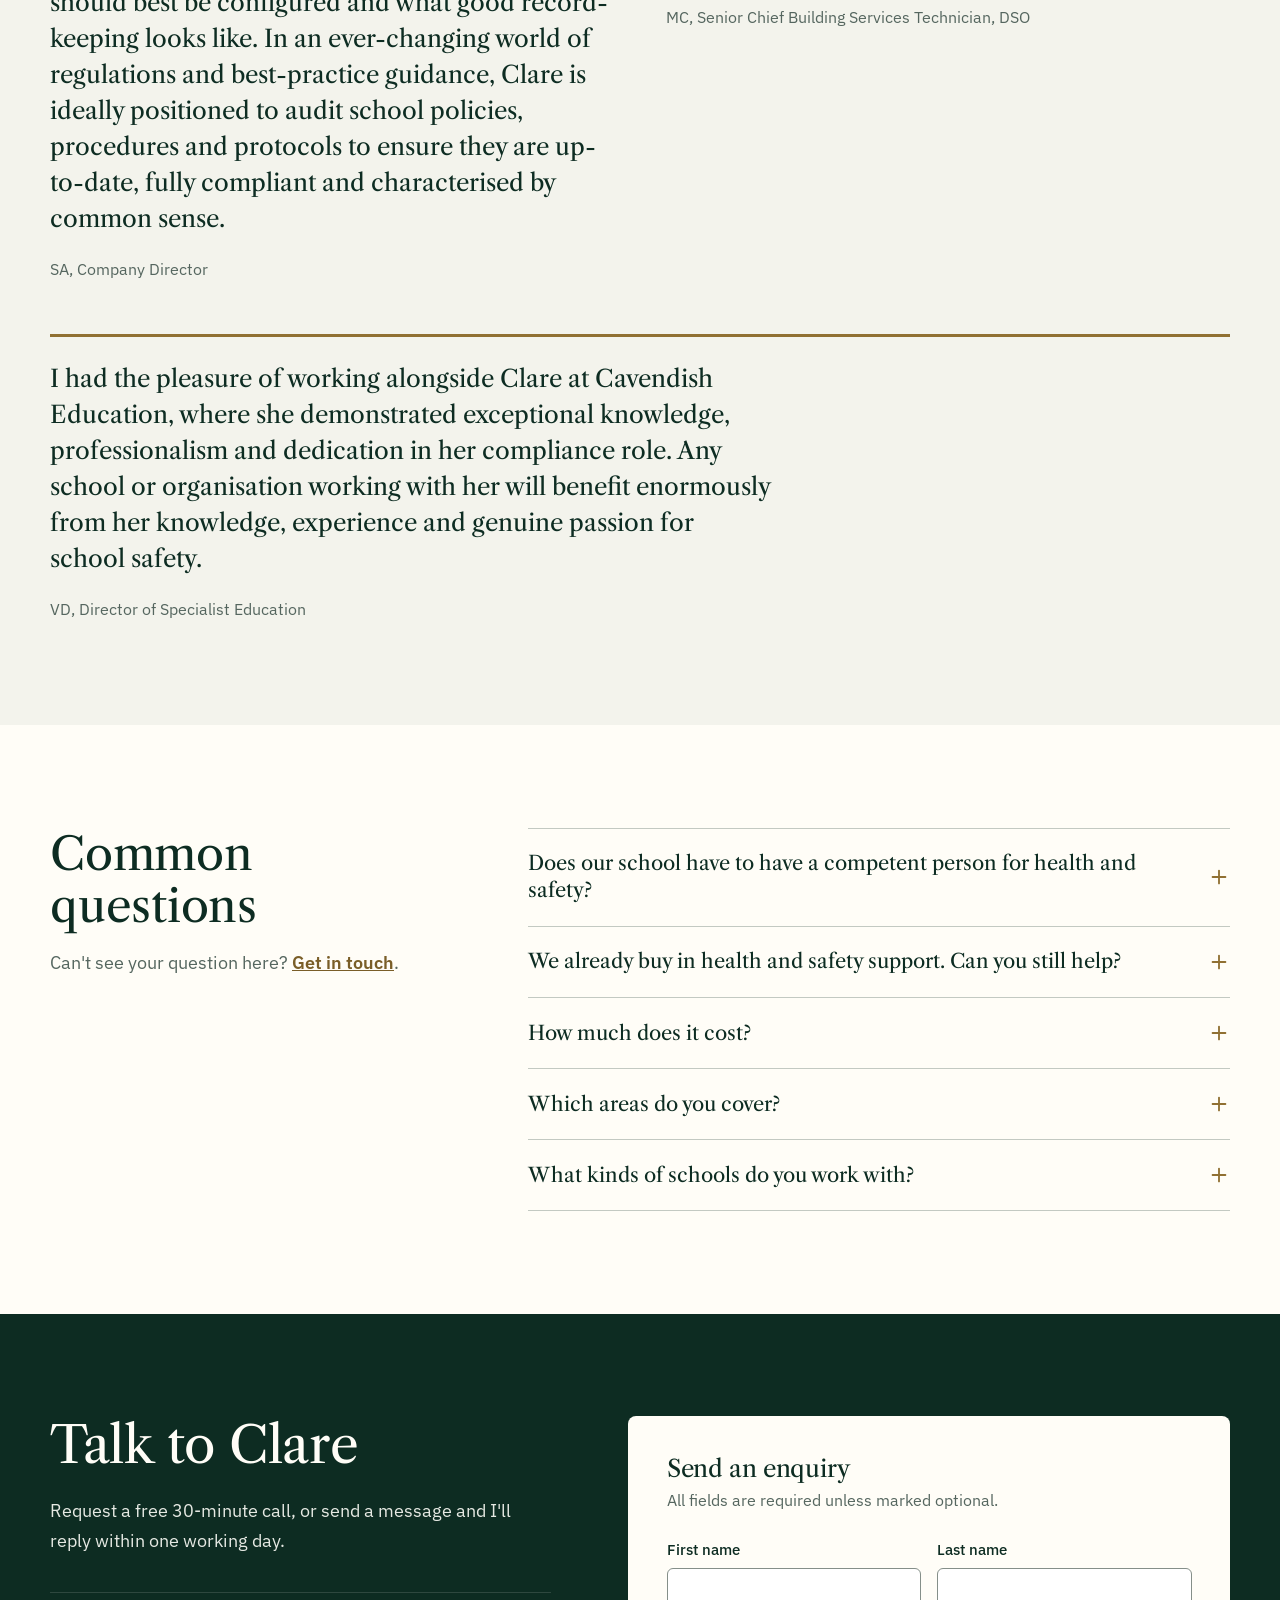
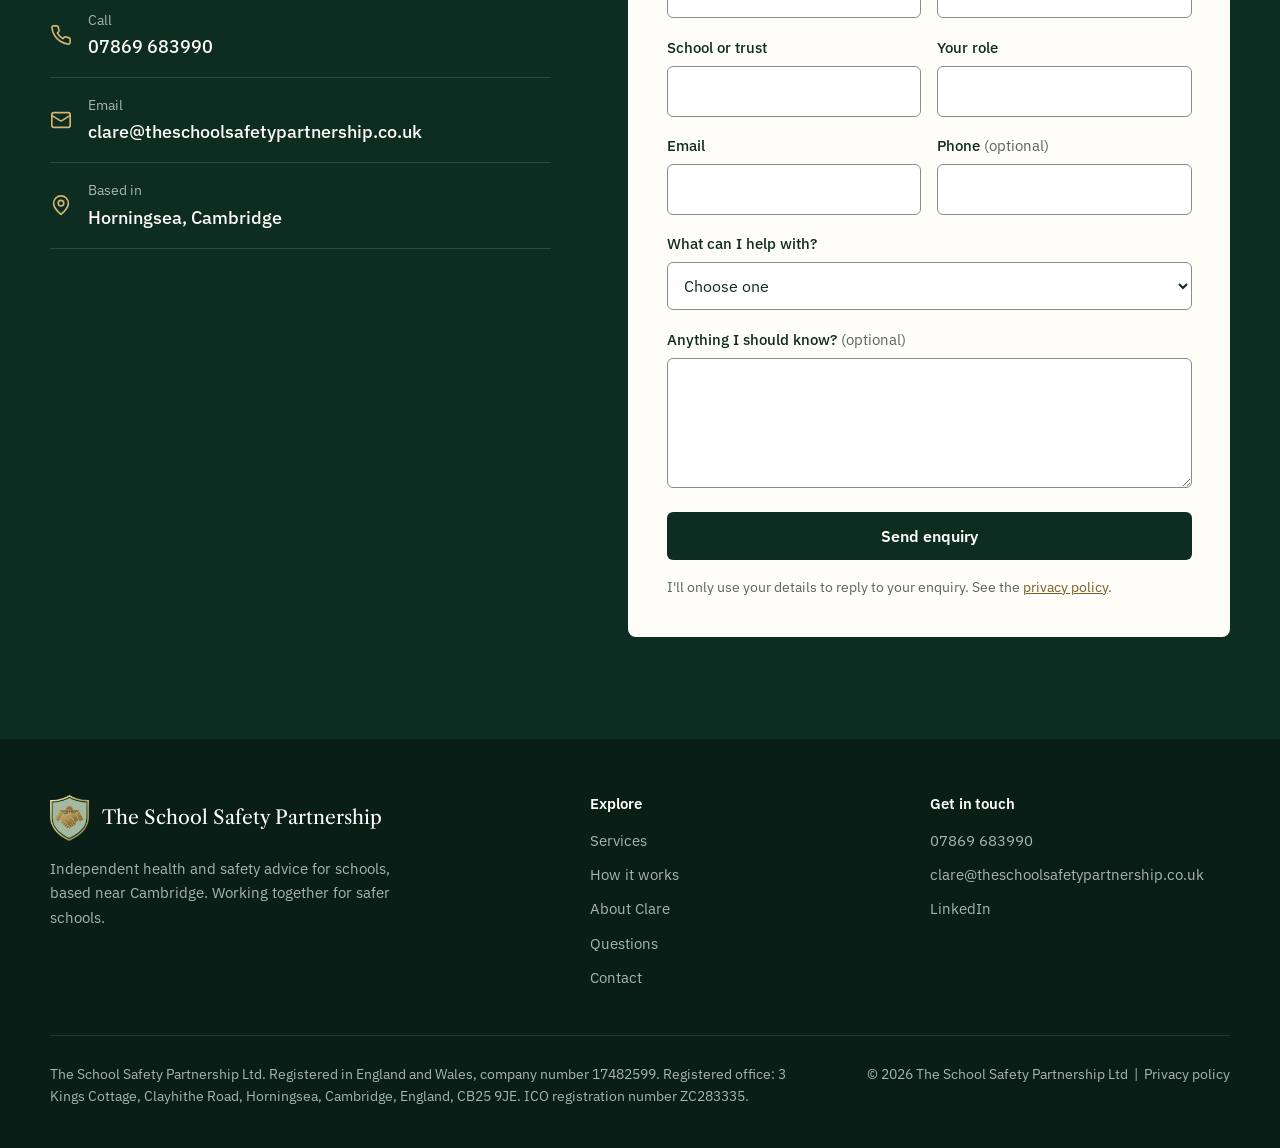
==== commit f5b787f3: "Update project management service wording per Clare Co-Authored-By: Claude Sonnet 5.5 <noreply@anthr" ====
--- a/index.html
+++ b/index.html
@@ -38,7 +38,7 @@
     { "@type": "Country", "name": "United Kingdom" }
   ],
   "founder": { "@type": "Person", "name": "Clare Fordham", "sameAs": "https://www.linkedin.com/in/clare-fordham-4216b5184/" },
-  "knowsAbout": ["School health and safety audits", "Compliance for schools", "Health and safety action planning", "School building project management"]
+  "knowsAbout": ["School health and safety audits", "Compliance for schools", "Health and safety action planning", "Project management for schools"]
 }
 </script>
 <meta property="og:title" content="The School Safety Partnership: health and safety advice for schools">
@@ -266,16 +266,17 @@
       <article class="service">
         <div class="service-icon"><svg viewBox="0 0 24 24" fill="none" stroke="currentColor" stroke-width="1.8" stroke-linecap="round" stroke-linejoin="round" aria-hidden="true"><path d="M10 10V5a1 1 0 0 1 1-1h2a1 1 0 0 1 1 1v5"/><path d="M14 6a6 6 0 0 1 6 6v3"/><path d="M4 15v-3a6 6 0 0 1 6-6"/><rect x="2" y="15" width="20" height="4" rx="1"/></svg></div>
         <h3>Project management</h3>
-        <p>Help to plan and coordinate building and site projects, safely and with as little disruption as possible.</p>
-        <p class="best-for"><strong>Good for:</strong> summer works, refurbishments and contractor-heavy projects.</p>
+        <p>Practical support to help plan, coordinate and deliver projects effectively, keeping everyone informed and ensuring actions stay on track.</p>
+        <p class="best-for"><strong>Good for:</strong> improvement projects, new initiatives, compliance projects and other pieces of work that need additional structure or capacity.</p>
         <details class="more">
           <summary>What's included <svg viewBox="0 0 24 24" fill="none" stroke="currentColor" stroke-width="2" stroke-linecap="round" stroke-linejoin="round" aria-hidden="true"><path d="m6 9 6 6 6-6"/></svg></summary>
           <ul>
-            <li>An agreed scope and a realistic plan with milestones</li>
-            <li>Contractor checks: insurance, risk assessments and method statements, and permits to work</li>
-            <li>Work areas kept apart from pupils, staff and visitors</li>
-            <li>Coordination of contractors, suppliers and school staff</li>
-            <li>Progress, risks and actions monitored through to handover</li>
+            <li>An agreed scope with clear objectives, responsibilities and realistic milestones</li>
+            <li>A structured project plan from start to completion</li>
+            <li>Coordination with relevant staff and external parties</li>
+            <li>Identification and monitoring of risks, priorities and actions</li>
+            <li>Regular progress updates and support to keep the project on track</li>
+            <li>Clear documentation and a structured project close</li>
           </ul>
         </details>
       </article>
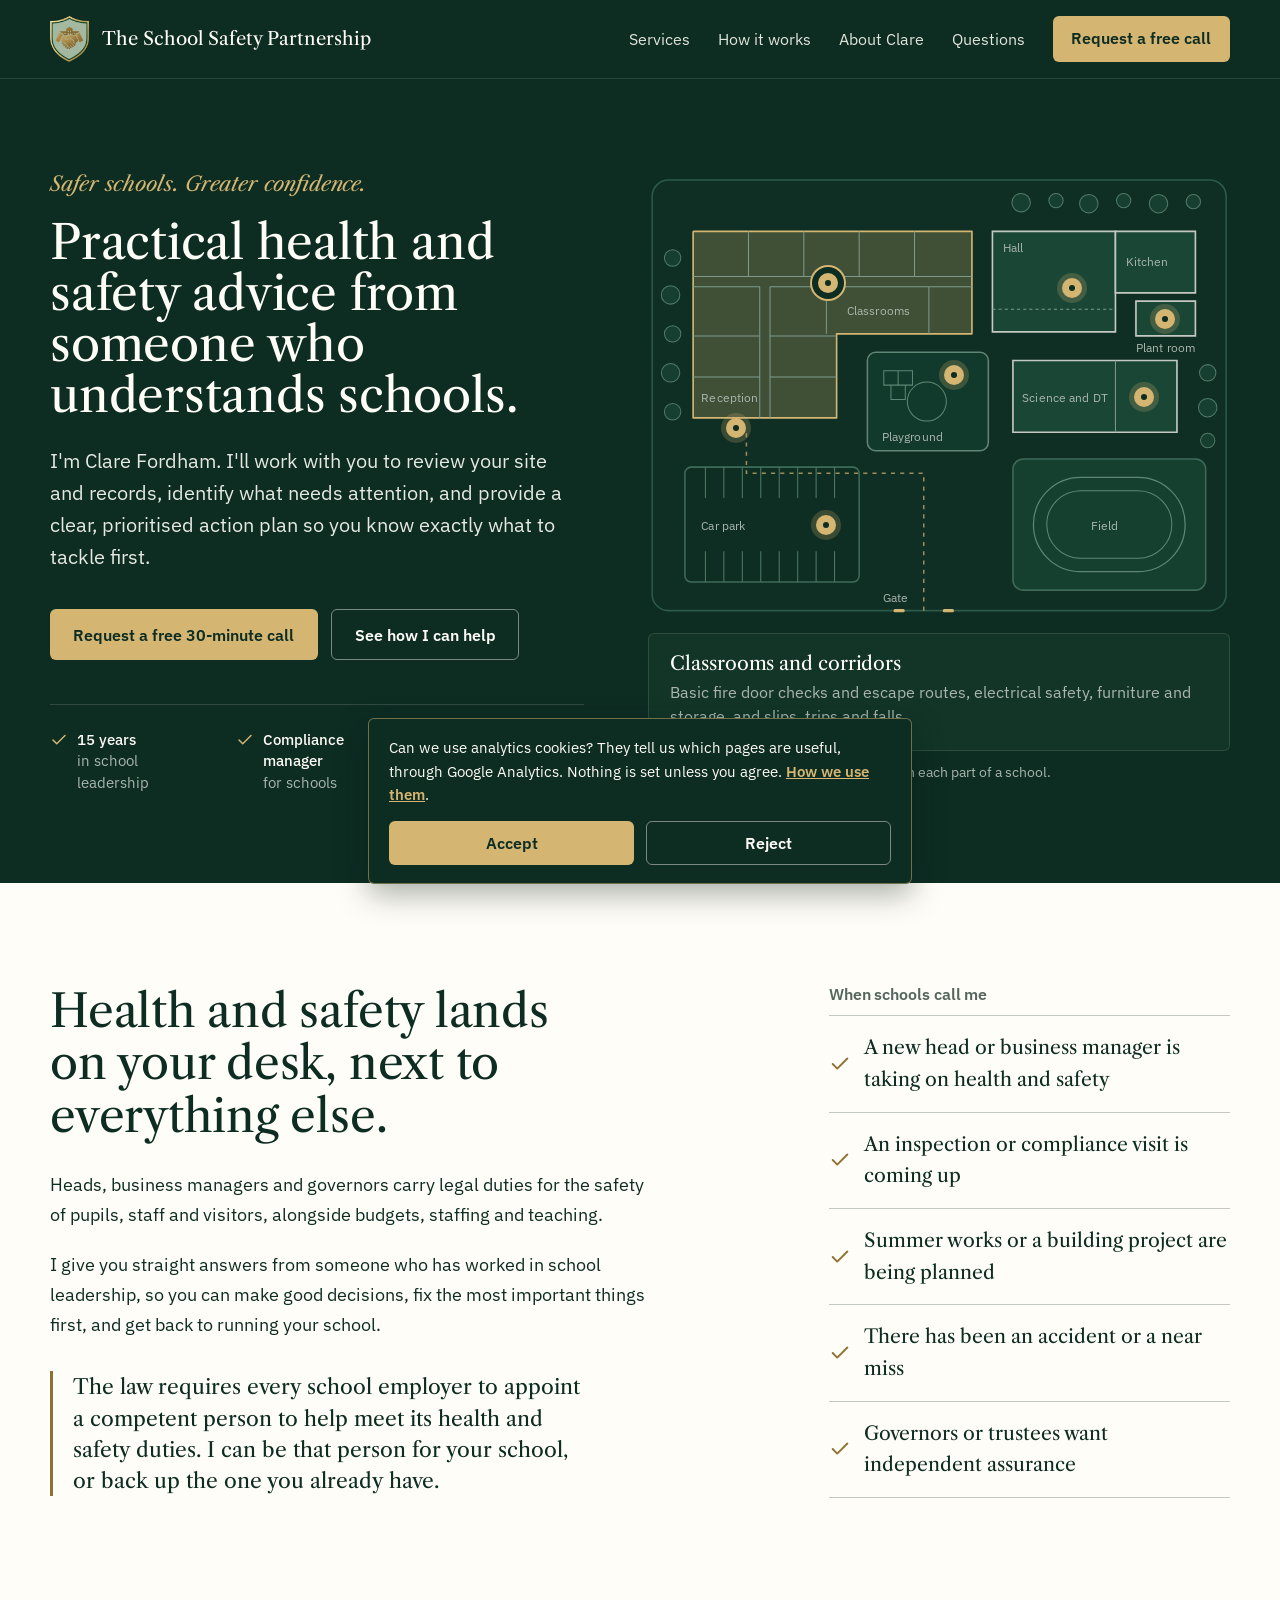
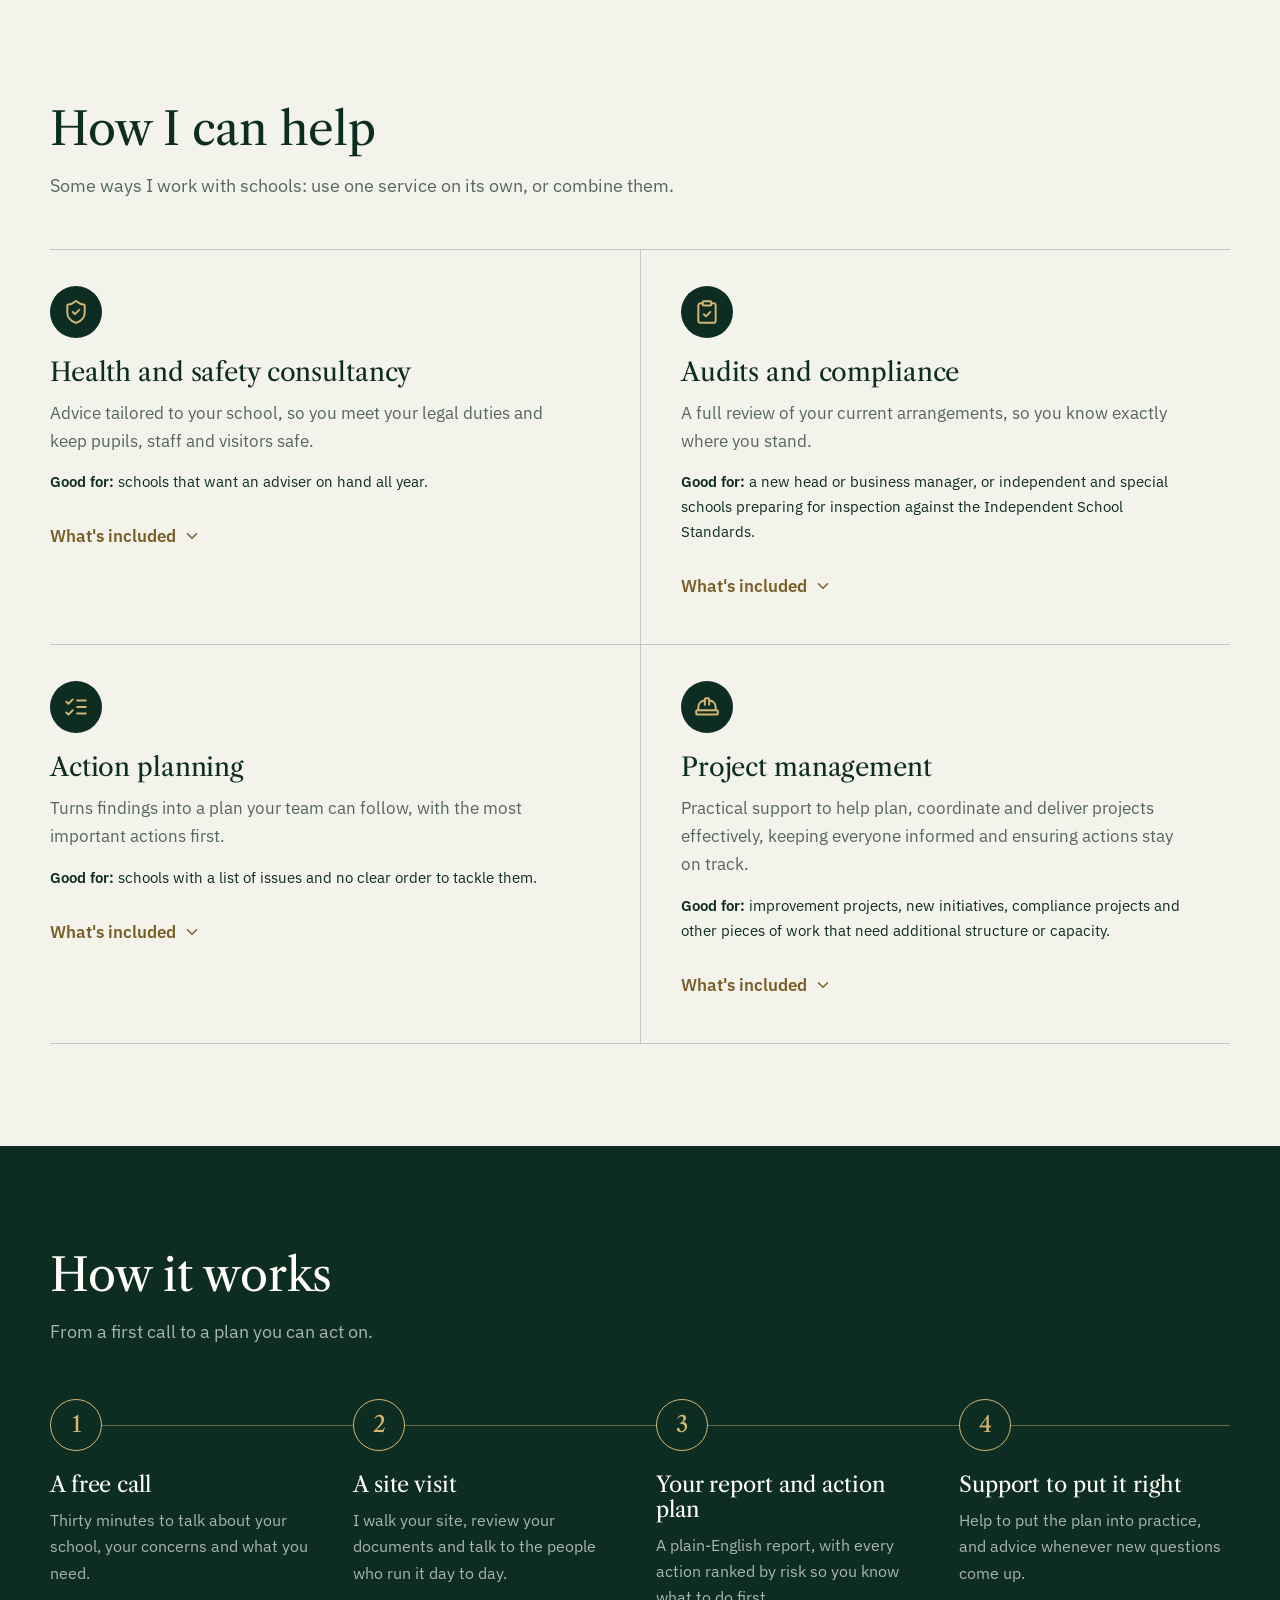
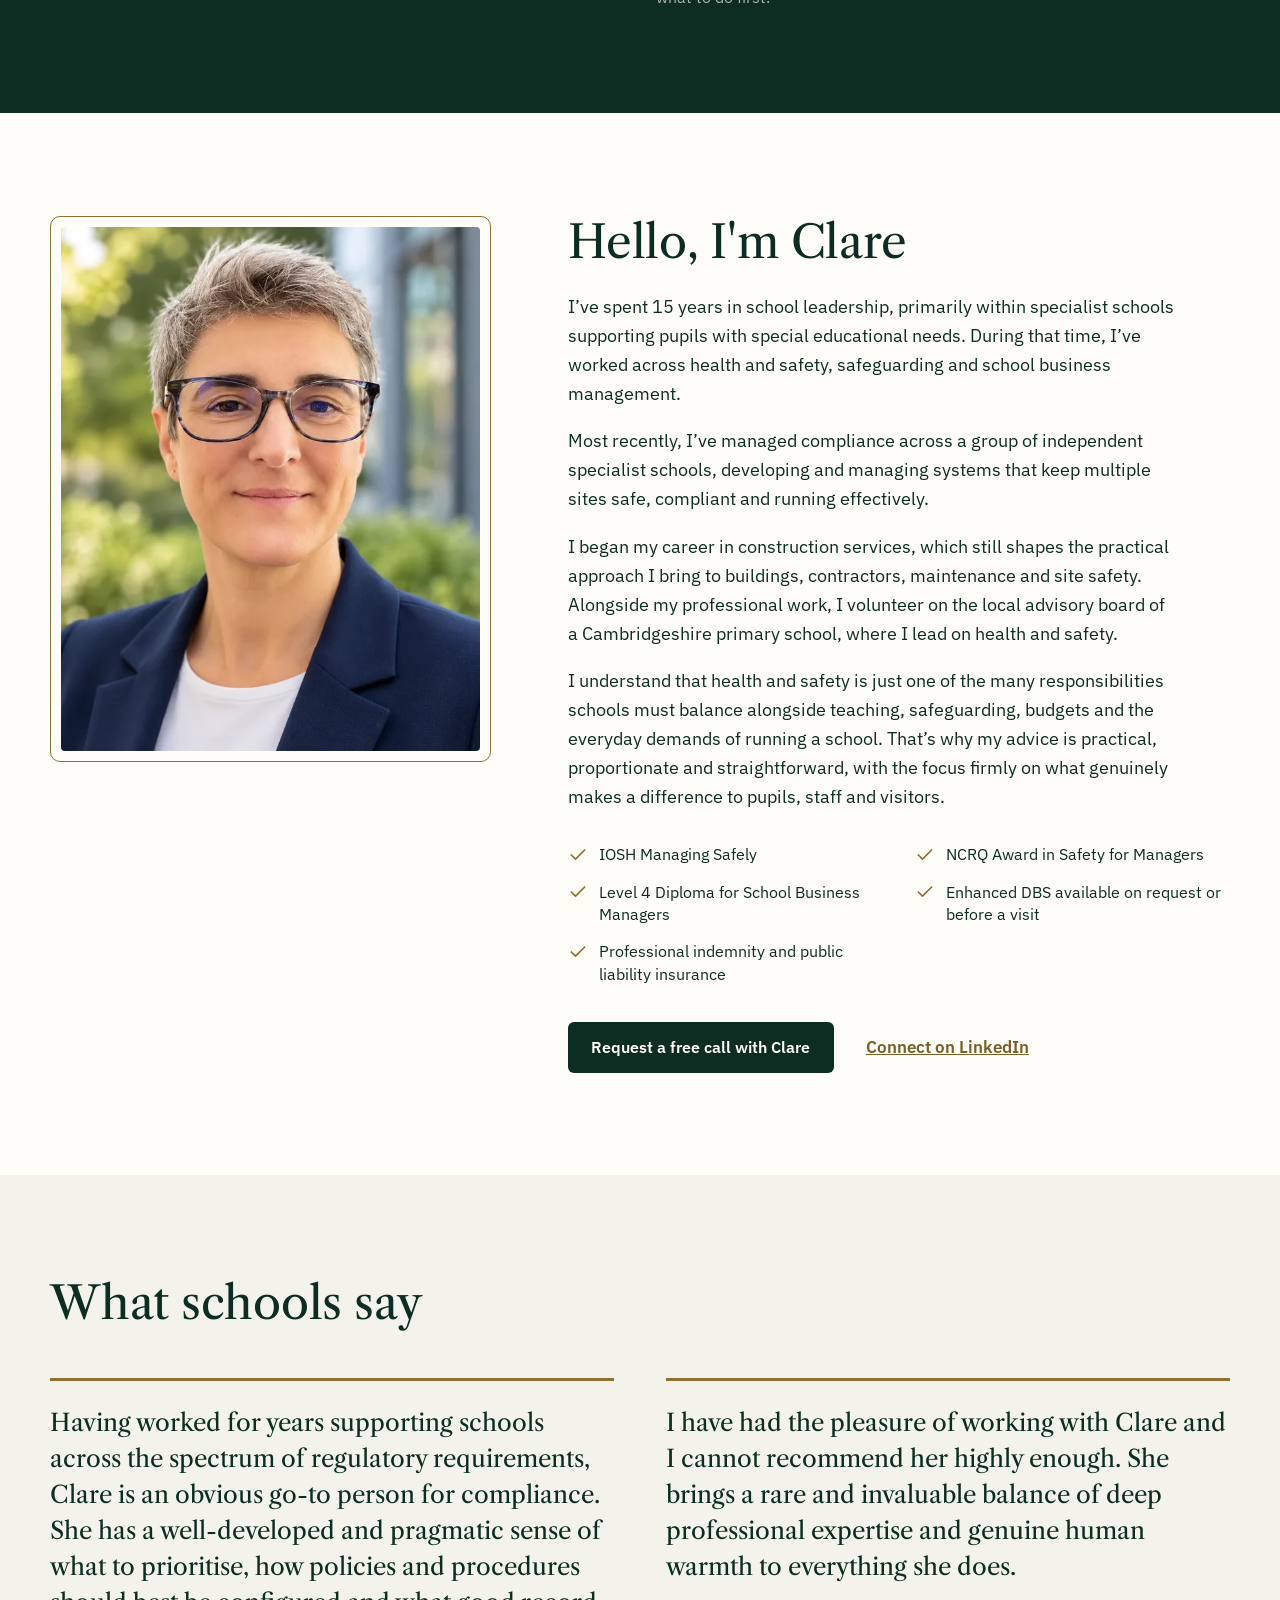
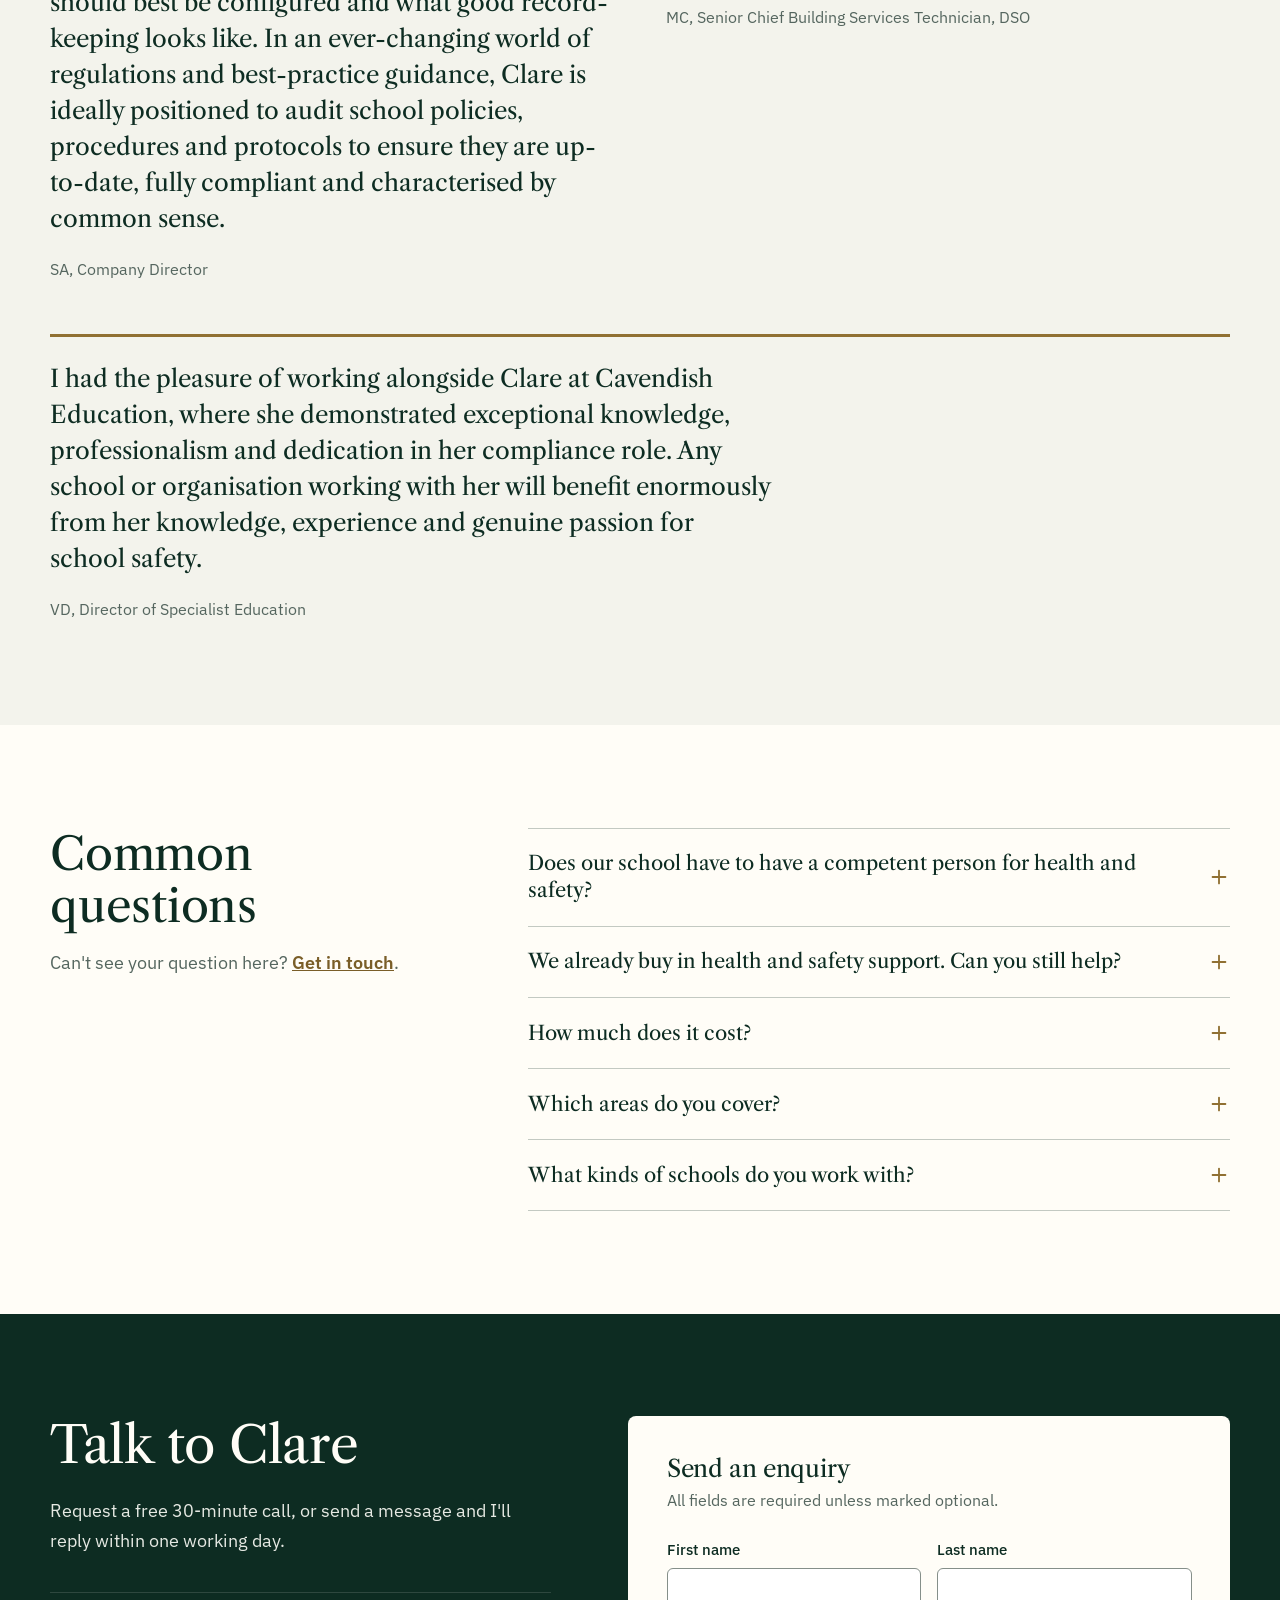
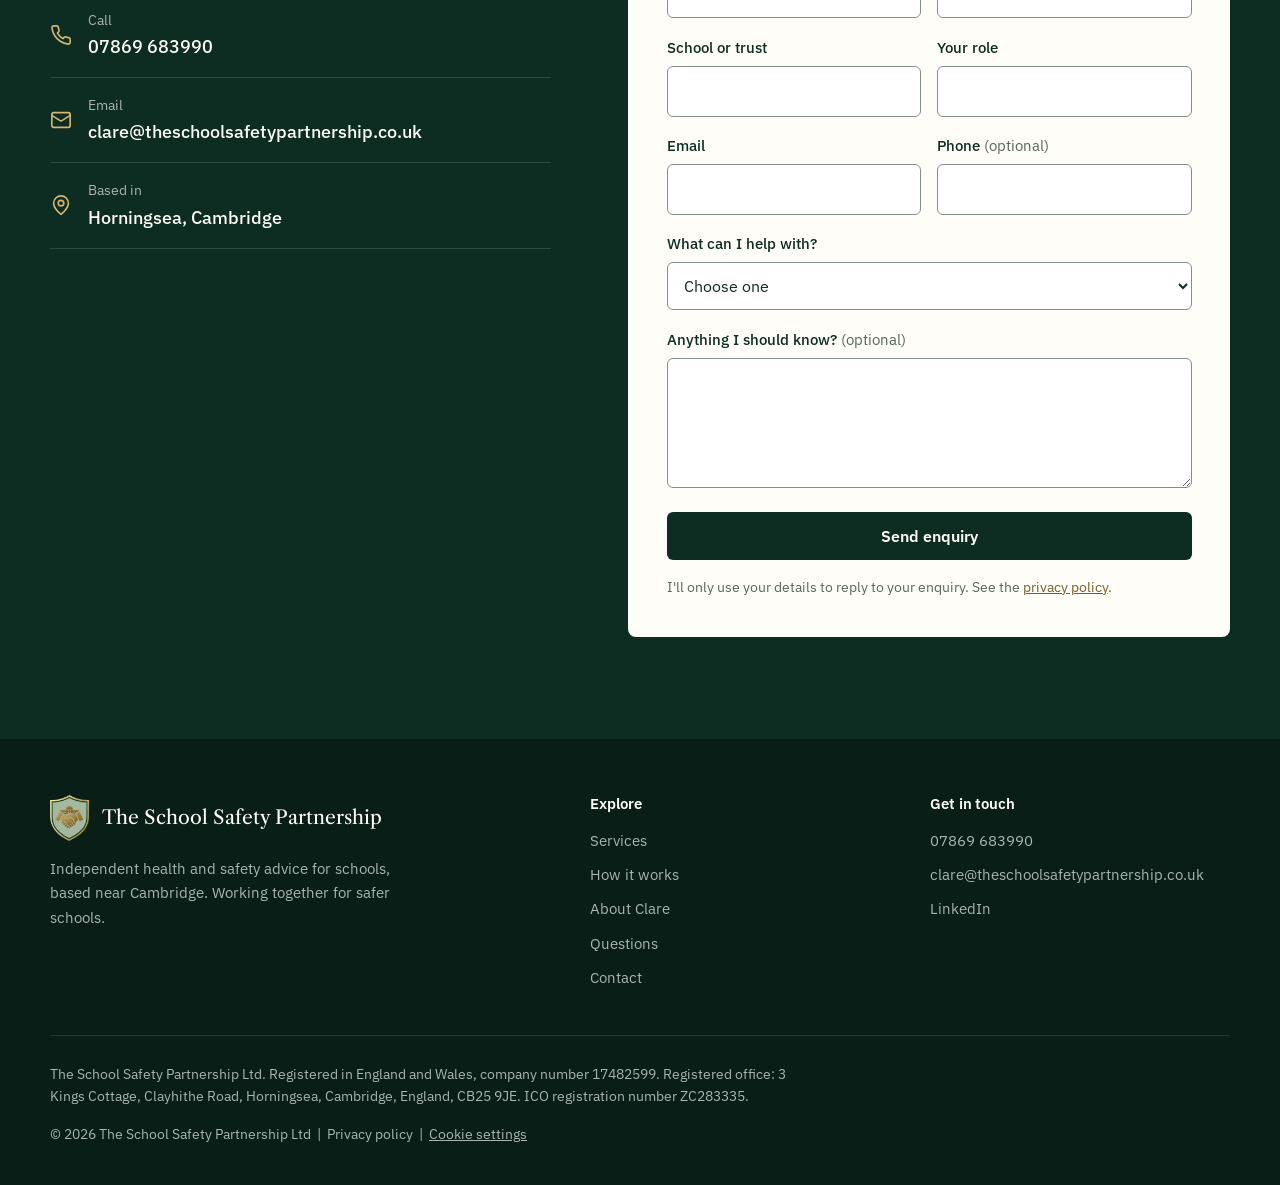
==== commit 43497a7d: "Add Google Analytics with cookie consent, and SEO structured data - GA4 (G-LL8T6XYJ94) loads only af" ====
--- a/index.html
+++ b/index.html
@@ -16,35 +16,87 @@
 <script type="application/ld+json">
 {
   "@context": "https://schema.org",
-  "@type": "ProfessionalService",
-  "name": "The School Safety Partnership",
-  "description": "Independent health and safety advice, audits and compliance support for schools, from Clare Fordham.",
-  "url": "https://www.theschoolsafetypartnership.co.uk/",
-  "image": "https://www.theschoolsafetypartnership.co.uk/images/og-image.jpg",
-  "logo": "https://www.theschoolsafetypartnership.co.uk/images/logo-shield.webp",
-  "telephone": "+447869683990",
-  "email": "clare@theschoolsafetypartnership.co.uk",
-  "address": {
-    "@type": "PostalAddress",
-    "streetAddress": "Clayhithe Road",
-    "addressLocality": "Horningsea",
-    "addressRegion": "Cambridgeshire",
-    "postalCode": "CB25 9JE",
-    "addressCountry": "GB"
-  },
-  "areaServed": [
-    { "@type": "AdministrativeArea", "name": "Cambridgeshire" },
-    { "@type": "AdministrativeArea", "name": "East Anglia" },
-    { "@type": "Country", "name": "United Kingdom" }
-  ],
-  "founder": { "@type": "Person", "name": "Clare Fordham", "sameAs": "https://www.linkedin.com/in/clare-fordham-4216b5184/" },
-  "knowsAbout": ["School health and safety audits", "Compliance for schools", "Health and safety action planning", "Project management for schools"]
+  "@graph": [
+    {
+      "@type": "ProfessionalService",
+      "@id": "https://www.theschoolsafetypartnership.co.uk/#business",
+      "name": "The School Safety Partnership",
+      "legalName": "The School Safety Partnership Ltd",
+      "description": "Independent health and safety advice, audits and compliance support for schools, from Clare Fordham.",
+      "slogan": "Safer schools. Greater confidence.",
+      "url": "https://www.theschoolsafetypartnership.co.uk/",
+      "image": "https://www.theschoolsafetypartnership.co.uk/images/og-image.jpg",
+      "logo": "https://www.theschoolsafetypartnership.co.uk/images/logo-shield.webp",
+      "telephone": "+447869683990",
+      "email": "clare@theschoolsafetypartnership.co.uk",
+      "address": {
+        "@type": "PostalAddress",
+        "streetAddress": "Clayhithe Road",
+        "addressLocality": "Horningsea",
+        "addressRegion": "Cambridgeshire",
+        "postalCode": "CB25 9JE",
+        "addressCountry": "GB"
+      },
+      "areaServed": [
+        { "@type": "AdministrativeArea", "name": "Cambridgeshire" },
+        { "@type": "AdministrativeArea", "name": "East Anglia" },
+        { "@type": "Country", "name": "United Kingdom" }
+      ],
+      "founder": { "@id": "https://www.theschoolsafetypartnership.co.uk/#clare" },
+      "sameAs": ["https://find-and-update.company-information.service.gov.uk/company/17482599"],
+      "knowsAbout": ["School health and safety audits", "Compliance for schools", "Health and safety action planning", "Project management for schools", "Independent School Standards", "Health and safety risk assessments for schools"],
+      "hasOfferCatalog": {
+        "@type": "OfferCatalog",
+        "name": "Health and safety services for schools",
+        "itemListElement": [
+          { "@type": "Offer", "itemOffered": { "@type": "Service", "name": "Health and safety consultancy", "description": "Advice tailored to your school, so you meet your legal duties and keep pupils, staff and visitors safe." } },
+          { "@type": "Offer", "itemOffered": { "@type": "Service", "name": "Audits and compliance", "description": "A full review of your current arrangements, so you know exactly where you stand." } },
+          { "@type": "Offer", "itemOffered": { "@type": "Service", "name": "Action planning", "description": "Turns findings into a plan your team can follow, with the most important actions first." } },
+          { "@type": "Offer", "itemOffered": { "@type": "Service", "name": "Project management", "description": "Practical support to help plan, coordinate and deliver projects effectively, keeping everyone informed and ensuring actions stay on track." } }
+        ]
+      }
+    },
+    {
+      "@type": "Person",
+      "@id": "https://www.theschoolsafetypartnership.co.uk/#clare",
+      "name": "Clare Fordham",
+      "jobTitle": "Director",
+      "worksFor": { "@id": "https://www.theschoolsafetypartnership.co.uk/#business" },
+      "image": "https://www.theschoolsafetypartnership.co.uk/images/clare-portrait.webp",
+      "sameAs": ["https://www.linkedin.com/in/clare-fordham-4216b5184/"],
+      "hasCredential": [
+        { "@type": "EducationalOccupationalCredential", "name": "IOSH Managing Safely" },
+        { "@type": "EducationalOccupationalCredential", "name": "NCRQ Award in Safety for Managers" },
+        { "@type": "EducationalOccupationalCredential", "name": "Level 4 Diploma for School Business Managers" }
+      ]
+    },
+    {
+      "@type": "WebSite",
+      "@id": "https://www.theschoolsafetypartnership.co.uk/#website",
+      "url": "https://www.theschoolsafetypartnership.co.uk/",
+      "name": "The School Safety Partnership",
+      "inLanguage": "en-GB",
+      "publisher": { "@id": "https://www.theschoolsafetypartnership.co.uk/#business" }
+    },
+    {
+      "@type": "FAQPage",
+      "@id": "https://www.theschoolsafetypartnership.co.uk/#questions",
+      "mainEntity": [
+        {"@type":"Question","name":"Does our school have to have a competent person for health and safety?","acceptedAnswer":{"@type":"Answer","text":"Yes. Health and safety law requires every employer, including whoever employs your school's staff, to appoint one or more competent people to help meet its duties (Management of Health and Safety at Work Regulations 1999, regulation 7). That help can come from someone on your staff, your local authority or trust, or an independent adviser like me."}},
+        {"@type":"Question","name":"We already buy in health and safety support. Can you still help?","acceptedAnswer":{"@type":"Answer","text":"Yes. Some schools ask me for an independent audit or a second opinion, or for help with a particular project such as summer building works."}},
+        {"@type":"Question","name":"How much does it cost?","acceptedAnswer":{"@type":"Answer","text":"Every school is different, so costs depend on its size, location and specific requirements. Following our initial conversation, I'll provide a clear, tailored quotation based on your actual needs."}},
+        {"@type":"Question","name":"Which areas do you cover?","acceptedAnswer":{"@type":"Answer","text":"I'm based just outside of Cambridge, and work with schools nationwide."}},
+        {"@type":"Question","name":"What kinds of schools do you work with?","acceptedAnswer":{"@type":"Answer","text":"Primary and secondary schools, academies and trusts, and independent schools, including specialist schools for pupils with special educational needs. Most of my career has been in specialist education, so I understand the extra considerations that come with complex needs. Whatever your setting, my advice is tailored to your site and the way your school works."}}
+      ]
+    }
+  ]
 }
 </script>
 <meta property="og:title" content="The School Safety Partnership: health and safety advice for schools">
 <meta property="og:description" content="Independent health and safety advice for schools from Clare Fordham, based near Cambridge.">
 <meta property="og:site_name" content="The School Safety Partnership">
 <meta property="og:type" content="website">
+<meta property="og:locale" content="en_GB">
 <link rel="icon" type="image/png" href="images/favicon.png">
 <link rel="preconnect" href="https://fonts.googleapis.com">
 <link rel="preconnect" href="https://fonts.gstatic.com" crossorigin>
@@ -484,11 +536,12 @@
     </div>
     <div class="legal on-dark">
       <p>The School Safety Partnership Ltd. Registered in England and Wales, company number 17482599. Registered office: 3 Kings Cottage, Clayhithe Road, Horningsea, Cambridge, England, CB25 9JE. ICO registration number ZC283335.</p>
-      <p>&copy; 2026 The School Safety Partnership Ltd &nbsp;|&nbsp; <a href="privacy-policy/">Privacy policy</a></p>
+      <p>&copy; 2026 The School Safety Partnership Ltd &nbsp;|&nbsp; <a href="privacy-policy/">Privacy policy</a><span data-cookie-settings hidden> &nbsp;|&nbsp; <button type="button" class="link-btn">Cookie settings</button></span></p>
     </div>
   </div>
 </footer>
 
+<script src="js/analytics.js"></script>
 <script src="js/main.js"></script>
 </body>
 </html>
--- a/css/styles.css
+++ b/css/styles.css
@@ -270,3 +270,17 @@
 .legal{padding-top:1.75rem;display:flex;flex-wrap:wrap;justify-content:space-between;gap:1rem 2rem;font-size:.85rem;line-height:1.6}
 .legal p{max-width:46rem}
 @media (max-width:760px){.footer-top{grid-template-columns:1fr}}
+
+/* Cookie choice (only shown once a GA measurement ID is set in js/analytics.js) */
+.consent{position:fixed;z-index:90;left:1rem;right:1rem;bottom:1rem;max-width:34rem;margin-inline:auto;background:var(--forest);color:var(--chalk);border:1px solid rgba(212,182,114,.5);border-radius:var(--radius);box-shadow:0 10px 30px rgba(8,30,23,.35);padding:1.1rem 1.25rem;font-size:.95rem;line-height:1.55}
+.consent[hidden]{display:none}
+.consent a{color:var(--wheat);font-weight:600}
+.consent :focus-visible{outline-color:var(--wheat)}
+.consent-actions{display:flex;gap:.75rem;margin-top:.9rem}
+.consent-actions .btn{flex:1 1 0;min-height:44px;padding:.5rem 1rem}
+.consent .btn-ghost{background:transparent}
+.consent .btn-ghost:hover{background:rgba(255,253,247,.08)}
+.link-btn{background:none;border:0;padding:0;font:inherit;color:inherit;text-decoration:underline;cursor:pointer}
+.link-btn[hidden]{display:none}
+.site-footer .link-btn{color:var(--sage-light)}
+.site-footer .link-btn:hover{color:var(--chalk)}
